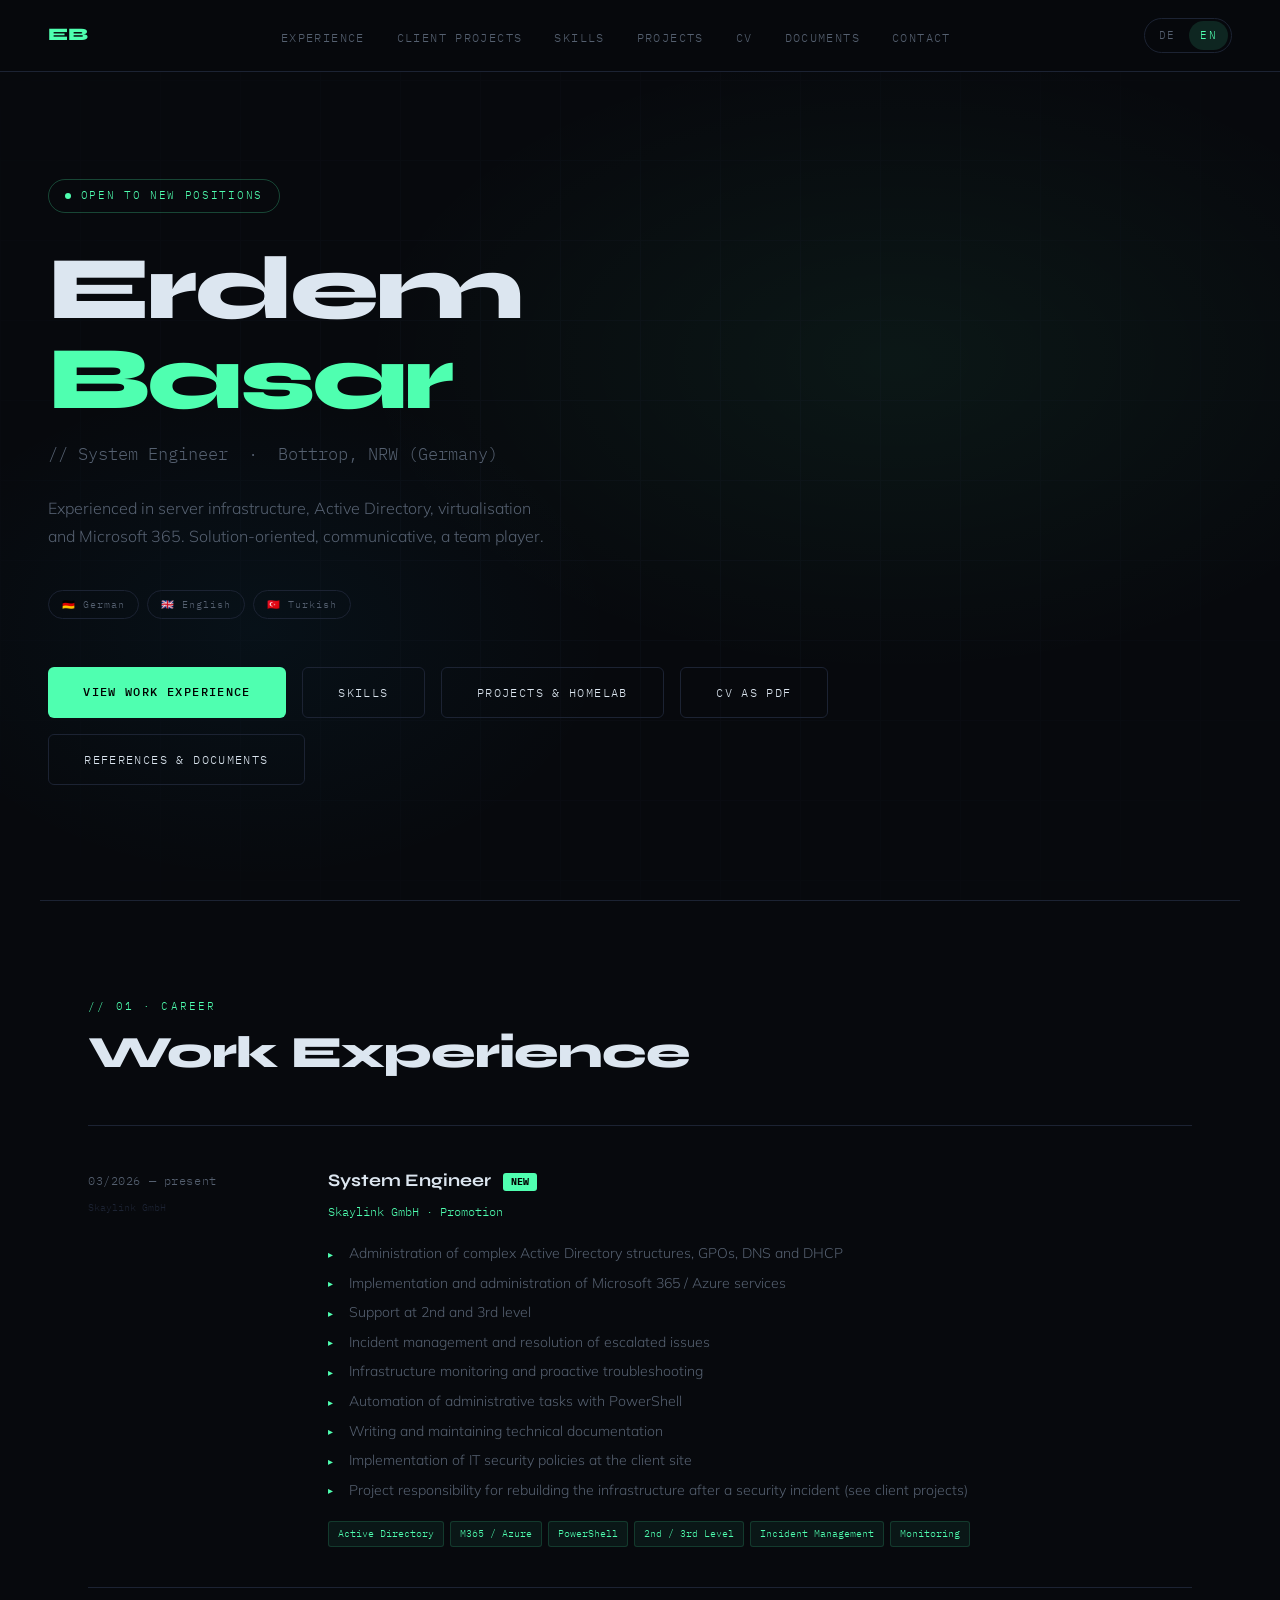
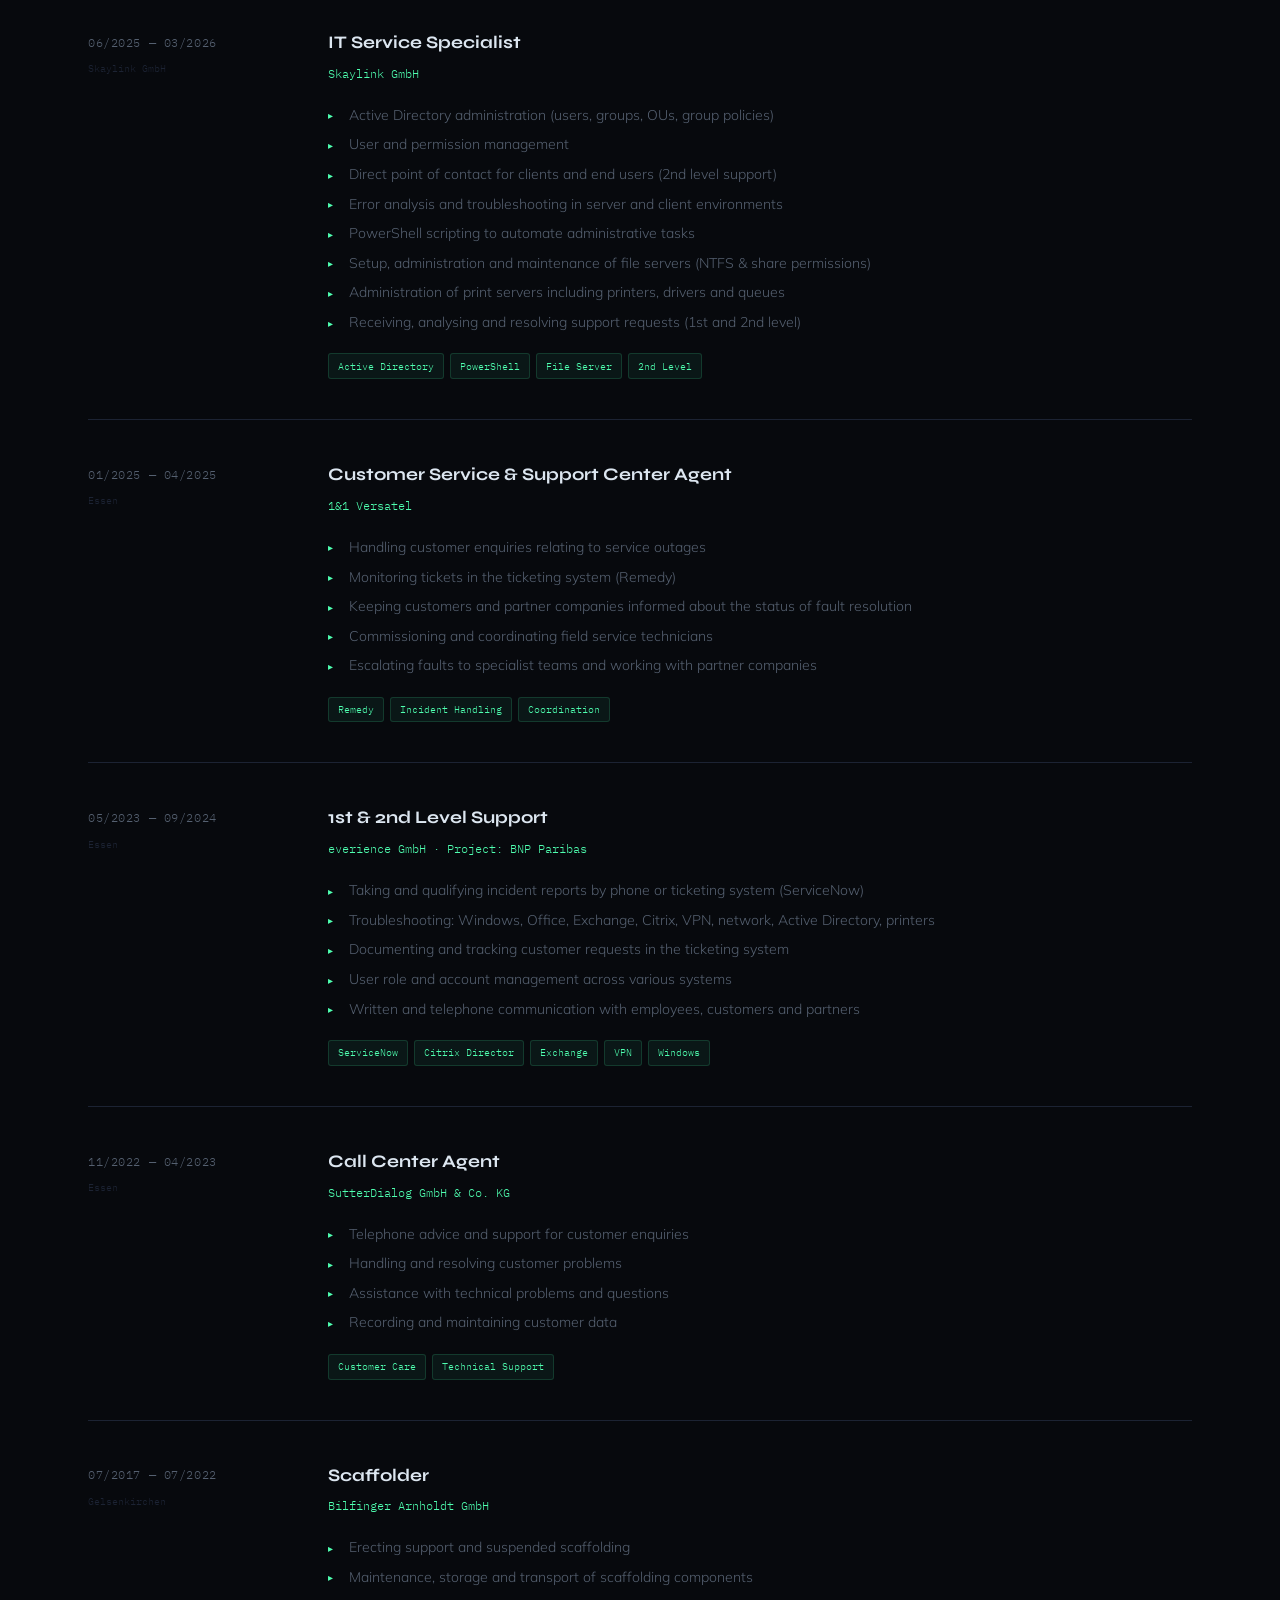
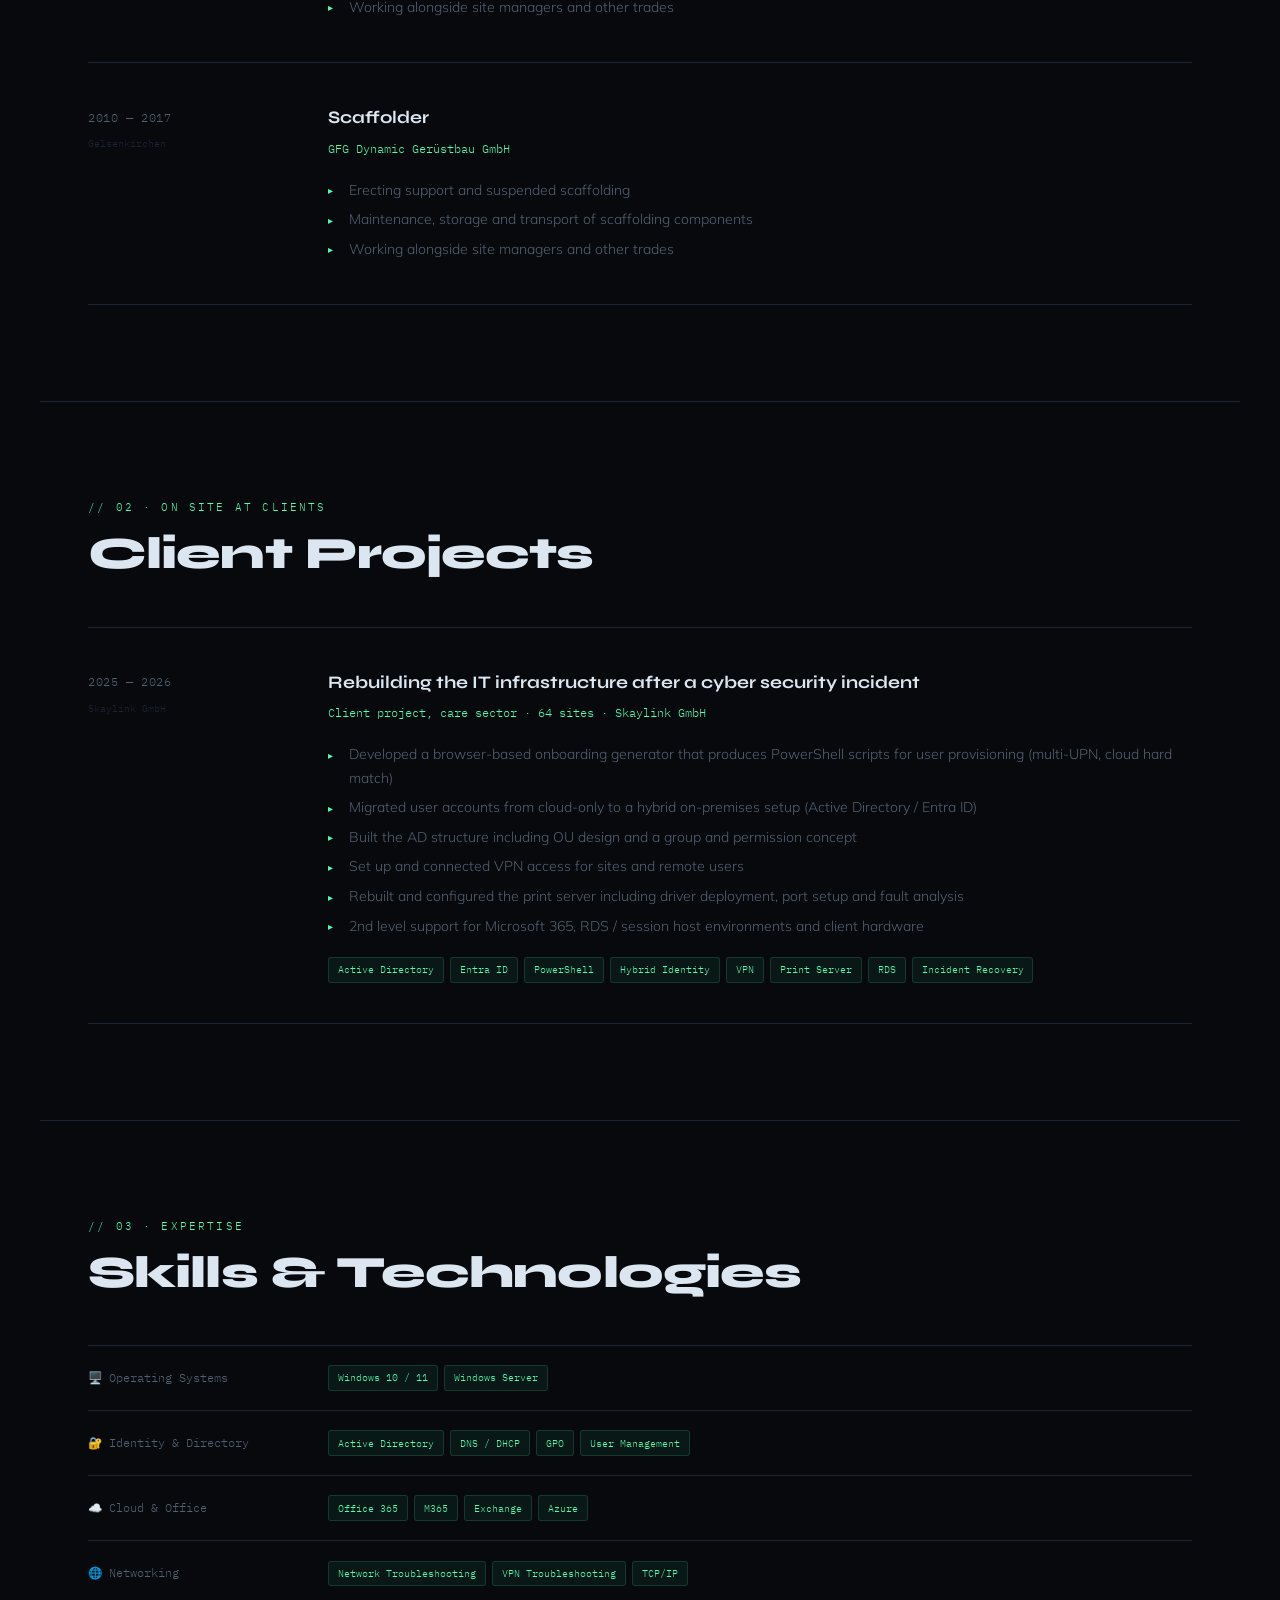
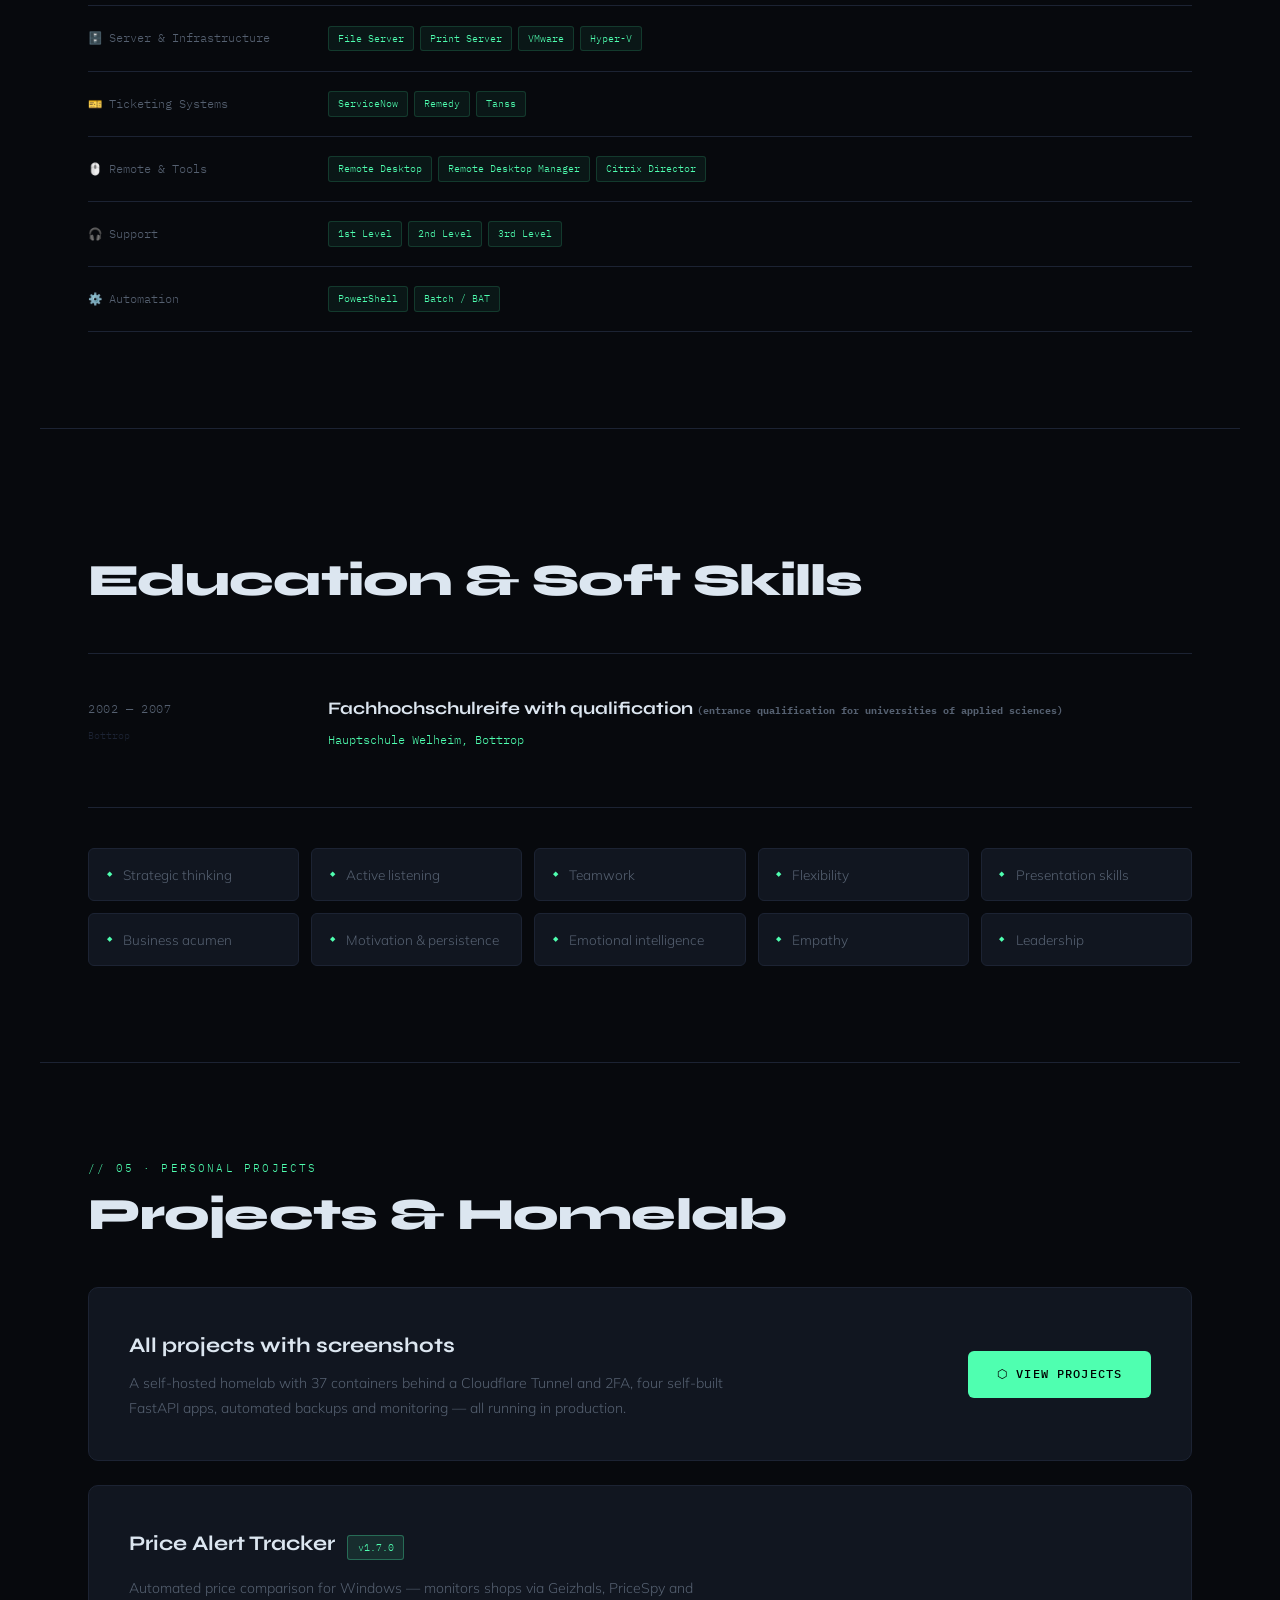
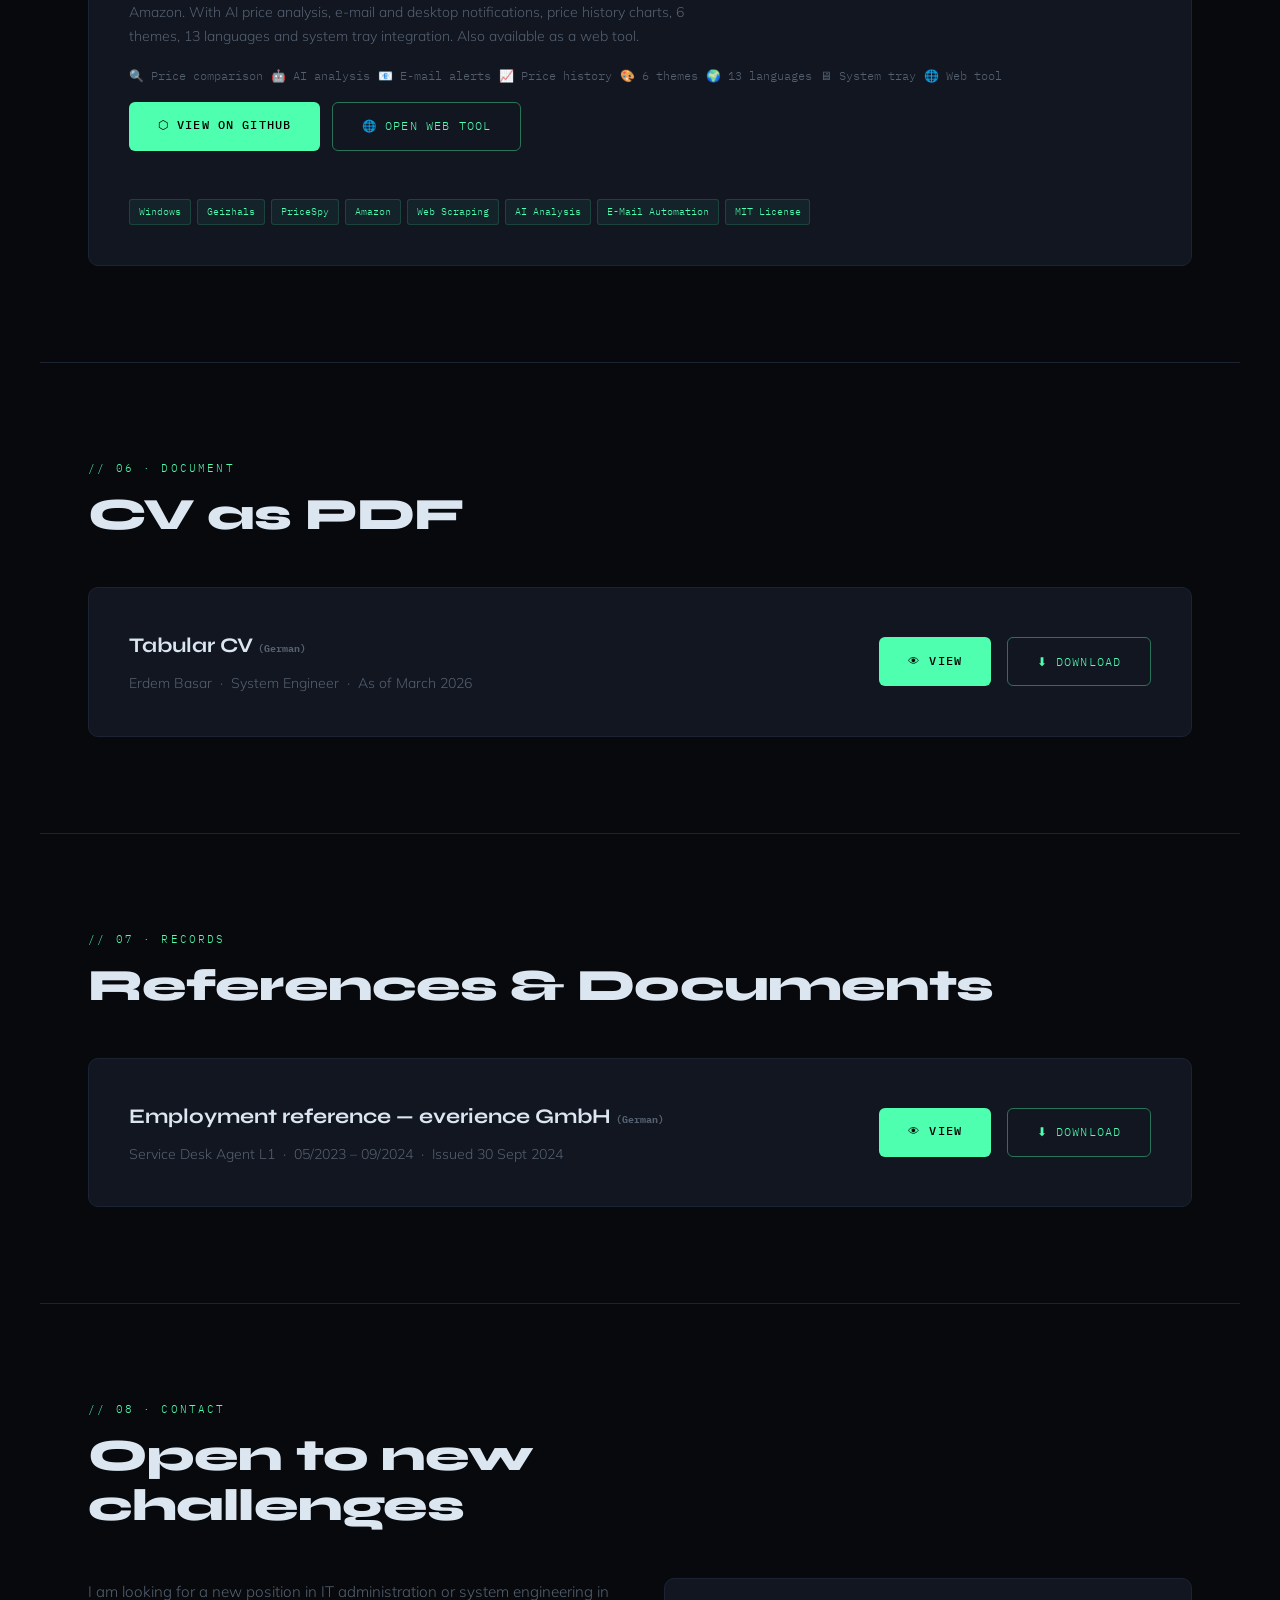
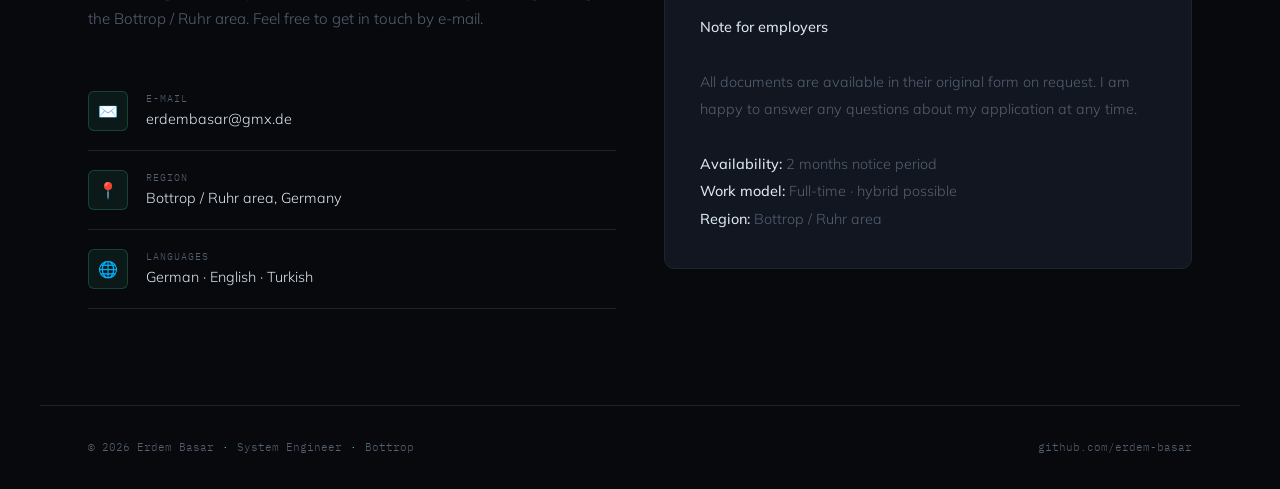
==== en/index.html @ b36b73ce "Englische Version des Lebenslaufs mit Sprachumschalter - Neue Seiten /en/ und /en/projects/ als voll" ====
<!DOCTYPE html>
<html lang="en">
<head>
  <meta charset="UTF-8">
  <meta name="viewport" content="width=device-width, initial-scale=1.0">
  <title>Erdem Basar — System Engineer | IT Specialist</title>
  <meta name="description" content="Erdem Basar — System Engineer with experience in IT infrastructure, networking and systems administration. CV and portfolio.">
  <meta name="keywords" content="Erdem Basar, System Engineer, IT Specialist, System Administrator, Networking, CV, Resume">
  <meta name="author" content="Erdem Basar">
  <meta name="robots" content="index, follow">
  <link rel="canonical" href="https://erdembasar.de/en/">
  <link rel="alternate" hreflang="de" href="https://erdembasar.de/">
  <link rel="alternate" hreflang="en" href="https://erdembasar.de/en/">
  <link rel="alternate" hreflang="x-default" href="https://erdembasar.de/">
  <meta property="og:type" content="website">
  <meta property="og:title" content="Erdem Basar — System Engineer">
  <meta property="og:description" content="System Engineer with experience in IT infrastructure, networking and systems administration.">
  <meta property="og:url" content="https://erdembasar.de/en/">
  <meta property="og:locale" content="en_GB">
  <meta property="og:locale:alternate" content="de_DE">
  <meta name="twitter:card" content="summary">
  <meta name="twitter:title" content="Erdem Basar — System Engineer">
  <meta name="twitter:description" content="System Engineer with experience in IT infrastructure, networking and systems administration.">
  <script type="application/ld+json">
  {
    "@context": "https://schema.org",
    "@type": "Person",
    "name": "Erdem Basar",
    "jobTitle": "System Engineer",
    "url": "https://erdembasar.de",
    "sameAs": ["https://github.com/erdem-basar"]
  }
  </script>
  <link rel="icon" type="image/svg+xml" href="/favicon.svg">
  <link href="https://fonts.googleapis.com/css2?family=Syne:wght@400;600;700;800&family=IBM+Plex+Mono:wght@400;500&family=Mulish:wght@300;400;500&display=swap" rel="stylesheet">
  <style>
    *, *::before, *::after { box-sizing: border-box; margin: 0; padding: 0; }
    :root {
      --bg: #07090d; --surface: #0d1117; --card: #111620;
      --border: #1c2333; --accent: #4fffb0; --text: #dce6f0;
      --muted: #556070; --syne: 'Syne', sans-serif;
      --mono: 'IBM Plex Mono', monospace; --body: 'Mulish', sans-serif;
    }
    html { scroll-behavior: smooth; }
    body { background: var(--bg); color: var(--text); font-family: var(--body); font-weight: 300; line-height: 1.75; overflow-x: hidden; }

    nav { position: fixed; top: 0; left: 0; right: 0; z-index: 99; display: flex; align-items: center; justify-content: space-between; padding: 1.1rem 3rem; background: rgba(7,9,13,.94); backdrop-filter: blur(20px); border-bottom: 1px solid var(--border); }
    .logo { font-family: var(--syne); font-weight: 800; font-size: 1.1rem; color: var(--accent); text-decoration: none; }
    .nav-links { display: flex; gap: 2rem; list-style: none; }
    .nav-links a { font-family: var(--mono); font-size: .72rem; letter-spacing: .12em; text-transform: uppercase; color: var(--muted); text-decoration: none; transition: color .2s; }
    .nav-links a { position: relative; }
    .nav-links a::after { content: ''; position: absolute; bottom: -4px; left: 0; width: 0; height: 1px; background: var(--accent); transition: width .3s ease; }
    .nav-links a:hover { color: var(--accent); }
    .nav-links a:hover::after { width: 100%; }

    .hero { min-height: 100vh; display: flex; align-items: center; padding: 9rem 3rem 5rem; position: relative; overflow: hidden; }
    .hero-bg { position: absolute; inset: 0; z-index: 0; background: radial-gradient(ellipse 60% 50% at 70% 40%, rgba(78,255,176,.06) 0%, transparent 70%), radial-gradient(ellipse 40% 40% at 20% 70%, rgba(14,165,233,.05) 0%, transparent 70%); }
    .hero-lines { position: absolute; inset: 0; z-index: 0; background-image: linear-gradient(var(--border) 1px, transparent 1px), linear-gradient(90deg, var(--border) 1px, transparent 1px); background-size: 80px 80px; mask-image: radial-gradient(ellipse 70% 70% at 50% 50%, black 20%, transparent 100%); opacity: .2; }
    .hero-content { position: relative; z-index: 1; max-width: 820px; }
    .hero-badge { display: inline-flex; align-items: center; gap: .6rem; font-family: var(--mono); font-size: .7rem; letter-spacing: .15em; text-transform: uppercase; color: var(--accent); border: 1px solid rgba(78,255,176,.25); padding: .4rem 1rem; border-radius: 100px; margin-bottom: 2rem; animation: up .7s ease both; }
    .pulse { width: 6px; height: 6px; border-radius: 50%; background: var(--accent); animation: blink 2s infinite; }
    @keyframes blink { 0%,100%{opacity:1;} 50%{opacity:.3;} }
    .hero h1 { font-family: var(--syne); font-size: clamp(3rem, 7vw, 6rem); font-weight: 800; line-height: 1; letter-spacing: -.03em; margin-bottom: 1rem; animation: up .7s .1s ease both; }
    .hero h1 em { font-style: normal; color: var(--accent); }
    .hero-role { font-family: var(--mono); font-size: clamp(.9rem, 2vw, 1.05rem); color: var(--muted); margin-bottom: 1.5rem; animation: up .7s .2s ease both; }
    .hero-desc { font-size: 1rem; color: var(--muted); max-width: 500px; margin-bottom: 2.5rem; animation: up .7s .3s ease both; }
    .hero-langs { display: flex; gap: .5rem; margin-bottom: 3rem; animation: up .7s .35s ease both; }
    .lang-pill { font-family: var(--mono); font-size: .65rem; letter-spacing: .1em; padding: .3rem .8rem; border-radius: 100px; border: 1px solid var(--border); color: var(--muted); }
    .hero-btns { display: flex; gap: 1rem; flex-wrap: wrap; animation: up .7s .4s ease both; }
    .btn { font-family: var(--mono); font-size: .72rem; letter-spacing: .12em; text-transform: uppercase; padding: .9rem 2.2rem; border-radius: 6px; text-decoration: none; cursor: pointer; transition: all .2s; display: inline-block; }
    .btn-primary { background: var(--accent); color: #000; font-weight: 500; border: none; }
    .btn-primary:hover { background: #fff; box-shadow: 0 0 40px rgba(78,255,176,.3); }
    .btn-ghost { background: transparent; color: var(--text); border: 1px solid var(--border); }
    .btn-ghost:hover { border-color: var(--accent); color: var(--accent); }
    @keyframes up { from { opacity:0; transform:translateY(20px); } to { opacity:1; transform:translateY(0); } }
    @keyframes fadeUp { from { opacity:0; transform:translateY(40px); } to { opacity:1; transform:translateY(0); } }
    @keyframes fadeLeft { from { opacity:0; transform:translateX(-30px); } to { opacity:1; transform:translateX(0); } }
    @keyframes fadeRight { from { opacity:0; transform:translateX(30px); } to { opacity:1; transform:translateX(0); } }
    @keyframes scaleIn { from { opacity:0; transform:scale(.92); } to { opacity:1; transform:scale(1); } }
    @keyframes glow { 0%,100%{ box-shadow:0 0 20px rgba(78,255,176,.05); } 50%{ box-shadow:0 0 40px rgba(78,255,176,.12); } }
    @keyframes float { 0%,100%{ transform:translateY(0); } 50%{ transform:translateY(-8px); } }
    @keyframes shimmer { 0%{ background-position:-200% 0; } 100%{ background-position:200% 0; } }

    /* Scroll reveal */
    .reveal { opacity: 0; transform: translateY(40px); transition: opacity .7s ease, transform .7s ease; }
    .reveal.visible { opacity: 1; transform: translateY(0); }
    .reveal-left { opacity: 0; transform: translateX(-30px); transition: opacity .6s ease, transform .6s ease; }
    .reveal-left.visible { opacity: 1; transform: translateX(0); }
    .reveal-right { opacity: 0; transform: translateX(30px); transition: opacity .6s ease, transform .6s ease; }
    .reveal-right.visible { opacity: 1; transform: translateX(0); }
    .reveal-scale { opacity: 0; transform: scale(.92); transition: opacity .6s ease, transform .6s ease; }
    .reveal-scale.visible { opacity: 1; transform: scale(1); }

    .section { padding: 6rem 3rem; max-width: 1200px; margin: 0 auto; }
    .section-label { font-family: var(--mono); font-size: .68rem; letter-spacing: .2em; text-transform: uppercase; color: var(--accent); margin-bottom: .75rem; }
    .section-title { font-family: var(--syne); font-size: clamp(1.8rem, 4vw, 2.8rem); font-weight: 800; line-height: 1.1; margin-bottom: 3rem; letter-spacing: -.02em; }
    .divider { height: 1px; background: var(--border); max-width: 1200px; margin: 0 auto; }

    .timeline { display: flex; flex-direction: column; }
    .tl-item { display: grid; grid-template-columns: 200px 1fr; gap: 2.5rem; padding: 2.5rem 0; border-top: 1px solid var(--border); }
    .tl-item:last-child { border-bottom: 1px solid var(--border); }
    .tl-date { font-family: var(--mono); font-size: .72rem; color: var(--muted); letter-spacing: .05em; padding-top: .3rem; }
    .tl-loc { font-family: var(--mono); font-size: .65rem; color: var(--border); margin-top: .4rem; }
    .tl-role { font-family: var(--syne); font-size: 1.1rem; font-weight: 700; margin-bottom: .25rem; }
    .tl-employer { font-family: var(--mono); font-size: .78rem; color: var(--accent); margin-bottom: 1rem; }
    .tl-list { list-style: none; }
    .tl-list li { font-size: .88rem; color: var(--muted); padding: .2rem 0 .2rem 1.3rem; position: relative; line-height: 1.65; }
    .tl-list li::before { content: '▸'; position: absolute; left: 0; color: var(--accent); font-size: .65rem; top: .42rem; }
    .tl-tags { display: flex; flex-wrap: wrap; gap: .4rem; margin-top: 1rem; }
    .tl-item { transition: transform .3s ease, border-color .3s ease; }
    .tl-item:hover { transform: translateX(6px); border-top-color: rgba(78,255,176,.3); }
    .tl-tag { font-family: var(--mono); font-size: .62rem; padding: .2rem .55rem; border-radius: 3px; background: rgba(78,255,176,.06); border: 1px solid rgba(78,255,176,.15); color: var(--accent); transition: all .25s ease; }
    .tl-tag:hover { background: rgba(78,255,176,.15); border-color: var(--accent); transform: translateY(-2px); }

    .skill-row { display: grid; grid-template-columns: 200px 1fr; gap: 2.5rem; padding: 1.2rem 0; border-top: 1px solid var(--border); align-items: center; }
    .skill-row:last-child { border-bottom: 1px solid var(--border); }
    .skill-row { transition: transform .3s ease, background .3s ease; }
    .skill-row:hover { transform: translateX(6px); background: rgba(78,255,176,.02); }
    .skill-row-label { font-family: var(--mono); font-size: .72rem; color: var(--muted); display: flex; align-items: center; gap: .5rem; }
    .skill-row-tags { display: flex; flex-wrap: wrap; gap: .4rem; }

    .soft-grid { display: grid; grid-template-columns: repeat(auto-fill, minmax(180px, 1fr)); gap: .75rem; margin-top: 2.5rem; }
    .soft-item { background: var(--card); border: 1px solid var(--border); border-radius: 6px; padding: .85rem 1.1rem; font-size: .85rem; color: var(--muted); display: flex; align-items: center; gap: .7rem; transition: all .2s; }
    .soft-item:hover { border-color: rgba(78,255,176,.3); color: var(--text); }
    .soft-item::before { content: '◆'; font-size: .45rem; color: var(--accent); flex-shrink: 0; }

    .pdf-box { background: var(--card); border: 1px solid var(--border); border-radius: 10px; padding: 2.5rem; display: flex; align-items: center; justify-content: space-between; flex-wrap: wrap; gap: 1.5rem; transition: border-color .3s ease, box-shadow .3s ease, transform .3s ease; }
    .pdf-box:hover { border-color: rgba(78,255,176,.25); box-shadow: 0 8px 30px rgba(78,255,176,.06); transform: translateY(-3px); }
    .pdf-box h3 { font-family: var(--syne); font-weight: 700; font-size: 1.3rem; margin-bottom: .4rem; }
    .pdf-box p { font-size: .88rem; color: var(--muted); }
    .pdf-btns { display: flex; gap: 1rem; flex-wrap: wrap; }
    .pdf-btn-view { font-family: var(--mono); font-size: .72rem; letter-spacing: .1em; text-transform: uppercase; padding: .85rem 1.8rem; background: var(--accent); color: #000; font-weight: 500; border-radius: 6px; text-decoration: none; transition: all .2s; }
    .pdf-btn-view:hover { background: #fff; }
    .pdf-btn-dl { font-family: var(--mono); font-size: .72rem; letter-spacing: .1em; text-transform: uppercase; padding: .85rem 1.8rem; background: transparent; color: var(--accent); border: 1px solid rgba(78,255,176,.4); border-radius: 6px; text-decoration: none; transition: all .2s; }
    .pdf-btn-dl:hover { background: rgba(78,255,176,.08); }

    .contact-wrap { display: grid; grid-template-columns: 1fr 1fr; gap: 3rem; align-items: start; }
    .contact-intro { font-size: .95rem; color: var(--muted); margin-bottom: 2.5rem; line-height: 1.8; }
    .contact-row { display: flex; align-items: center; gap: 1.1rem; padding: 1.1rem 0; border-bottom: 1px solid var(--border); }
    .contact-icon { width: 40px; height: 40px; flex-shrink: 0; background: rgba(78,255,176,.07); border: 1px solid rgba(78,255,176,.18); border-radius: 6px; display: flex; align-items: center; justify-content: center; font-size: 1rem; transition: transform .3s ease, background .3s ease; }
    .contact-row:hover .contact-icon { transform: scale(1.1); background: rgba(78,255,176,.14); }
    .contact-lbl { font-family: var(--mono); font-size: .62rem; color: var(--muted); letter-spacing: .1em; text-transform: uppercase; }
    .contact-val { font-size: .9rem; color: var(--text); }
    .contact-card { background: var(--card); border: 1px solid var(--border); border-radius: 10px; padding: 2.2rem; font-size: .9rem; color: var(--muted); line-height: 1.9; transition: border-color .3s ease, box-shadow .3s ease; animation: glow 4s ease-in-out infinite; }
    .contact-card:hover { border-color: rgba(78,255,176,.25); }
    .contact-card strong { color: var(--text); font-weight: 500; }

    footer { border-top: 1px solid var(--border); padding: 2rem 3rem; display: flex; align-items: center; justify-content: space-between; max-width: 1200px; margin: 0 auto; }
    footer p { font-family: var(--mono); font-size: .68rem; color: var(--muted); }
    .dot { color: var(--accent); margin: 0 .5rem; }

    @media (max-width: 768px) {
      nav { padding: 1rem 1.5rem; } .nav-links { display: none; }
      .hero { padding: 7rem 1.5rem 4rem; }
      .section { padding: 4rem 1.5rem; }
      .tl-item, .skill-row { grid-template-columns: 1fr; gap: .5rem; }
      .contact-wrap { grid-template-columns: 1fr; }
      .pdf-box { flex-direction: column; }
      footer { flex-direction: column; gap: .5rem; text-align: center; padding: 1.5rem; }
    }
    .lang-switch { display: flex; align-items: center; gap: .15rem; border: 1px solid var(--border); border-radius: 100px; padding: .18rem; flex-shrink: 0; }
    .lang-switch a { font-family: var(--mono); font-size: .66rem; letter-spacing: .1em; text-decoration: none; color: var(--muted); padding: .3rem .72rem; border-radius: 100px; transition: color .2s, background .2s; }
    .lang-switch a:hover { color: var(--accent); }
    .lang-switch a[aria-current="true"] { background: rgba(78,255,176,.12); color: var(--accent); }
  </style>
</head>

<body>

<nav>
  <a href="/en/" class="logo">EB</a>
  <ul class="nav-links">
    <li><a href="#experience">Experience</a></li>
    <li><a href="#client-projects">Client Projects</a></li>
    <li><a href="#skills">Skills</a></li>
    <li><a href="/en/projects/">Projects</a></li>
    <li><a href="#cv">CV</a></li>
    <li><a href="#documents">Documents</a></li>
    <li><a href="#contact">Contact</a></li>
  </ul>
  <div class="lang-switch" role="group" aria-label="Sprache / Language">
    <a href="/" hreflang="de" lang="de">DE</a>
    <a href="/en/" hreflang="en" lang="en" aria-current="true">EN</a>
  </div>
</nav>

<section class="hero" style="max-width:100%;">
  <div class="hero-bg"></div>
  <div class="hero-lines"></div>
  <div class="hero-content">
    <div class="hero-badge"><span class="pulse"></span> Open to new positions</div>
    <h1>Erdem<br><em>Basar</em></h1>
    <div class="hero-role">// System Engineer &nbsp;·&nbsp; Bottrop, NRW (Germany)</div>
    <p class="hero-desc">Experienced in server infrastructure, Active Directory, virtualisation and Microsoft 365. Solution-oriented, communicative, a team player.</p>
    <div class="hero-langs">
      <span class="lang-pill">🇩🇪 German</span>
      <span class="lang-pill">🇬🇧 English</span>
      <span class="lang-pill">🇹🇷 Turkish</span>
    </div>
    <div class="hero-btns">
      <a href="#experience" class="btn btn-primary">View work experience</a>
      <a href="#skills" class="btn btn-ghost">Skills</a>
      <a href="/en/projects/" class="btn btn-ghost">Projects &amp; homelab</a>
      <a href="#cv" class="btn btn-ghost">CV as PDF</a>
      <a href="#documents" class="btn btn-ghost">References &amp; documents</a>
    </div>
  </div>
</section>

<div class="divider"></div>

<!-- WORK EXPERIENCE -->
<div class="section" id="experience">
  <div class="section-label reveal">// 01 · Career</div>
  <h2 class="section-title reveal">Work Experience</h2>
  <div class="timeline">

    <div class="tl-item reveal">
      <div><div class="tl-date">03/2026 — present</div><div class="tl-loc">Skaylink GmbH</div></div>
      <div>
        <div class="tl-role">System Engineer <span style="font-family:var(--mono);font-size:.62rem;color:#000;background:var(--accent);padding:.15rem .5rem;border-radius:3px;margin-left:.5rem;vertical-align:middle;">NEW</span></div>
        <div class="tl-employer">Skaylink GmbH · Promotion</div>
        <ul class="tl-list">
          <li>Administration of complex Active Directory structures, GPOs, DNS and DHCP</li>
          <li>Implementation and administration of Microsoft 365 / Azure services</li>
          <li>Support at 2nd and 3rd level</li>
          <li>Incident management and resolution of escalated issues</li>
          <li>Infrastructure monitoring and proactive troubleshooting</li>
          <li>Automation of administrative tasks with PowerShell</li>
          <li>Writing and maintaining technical documentation</li>
          <li>Implementation of IT security policies at the client site</li>
          <li>Project responsibility for rebuilding the infrastructure after a security incident (see client projects)</li>
        </ul>
        <div class="tl-tags"><span class="tl-tag">Active Directory</span><span class="tl-tag">M365 / Azure</span><span class="tl-tag">PowerShell</span><span class="tl-tag">2nd / 3rd Level</span><span class="tl-tag">Incident Management</span><span class="tl-tag">Monitoring</span></div>
      </div>
    </div>

    <div class="tl-item reveal">
      <div><div class="tl-date">06/2025 — 03/2026</div><div class="tl-loc">Skaylink GmbH</div></div>
      <div>
        <div class="tl-role">IT Service Specialist</div>
        <div class="tl-employer">Skaylink GmbH</div>
        <ul class="tl-list">
          <li>Active Directory administration (users, groups, OUs, group policies)</li>
          <li>User and permission management</li>
          <li>Direct point of contact for clients and end users (2nd level support)</li>
          <li>Error analysis and troubleshooting in server and client environments</li>
          <li>PowerShell scripting to automate administrative tasks</li>
          <li>Setup, administration and maintenance of file servers (NTFS &amp; share permissions)</li>
          <li>Administration of print servers including printers, drivers and queues</li>
          <li>Receiving, analysing and resolving support requests (1st and 2nd level)</li>
        </ul>
        <div class="tl-tags"><span class="tl-tag">Active Directory</span><span class="tl-tag">PowerShell</span><span class="tl-tag">File Server</span><span class="tl-tag">2nd Level</span></div>
      </div>
    </div>

    <div class="tl-item reveal">
      <div><div class="tl-date">01/2025 — 04/2025</div><div class="tl-loc">Essen</div></div>
      <div>
        <div class="tl-role">Customer Service &amp; Support Center Agent</div>
        <div class="tl-employer">1&amp;1 Versatel</div>
        <ul class="tl-list">
          <li>Handling customer enquiries relating to service outages</li>
          <li>Monitoring tickets in the ticketing system (Remedy)</li>
          <li>Keeping customers and partner companies informed about the status of fault resolution</li>
          <li>Commissioning and coordinating field service technicians</li>
          <li>Escalating faults to specialist teams and working with partner companies</li>
        </ul>
        <div class="tl-tags"><span class="tl-tag">Remedy</span><span class="tl-tag">Incident Handling</span><span class="tl-tag">Coordination</span></div>
      </div>
    </div>

    <div class="tl-item reveal">
      <div><div class="tl-date">05/2023 — 09/2024</div><div class="tl-loc">Essen</div></div>
      <div>
        <div class="tl-role">1st &amp; 2nd Level Support</div>
        <div class="tl-employer">everience GmbH · Project: BNP Paribas</div>
        <ul class="tl-list">
          <li>Taking and qualifying incident reports by phone or ticketing system (ServiceNow)</li>
          <li>Troubleshooting: Windows, Office, Exchange, Citrix, VPN, network, Active Directory, printers</li>
          <li>Documenting and tracking customer requests in the ticketing system</li>
          <li>User role and account management across various systems</li>
          <li>Written and telephone communication with employees, customers and partners</li>
        </ul>
        <div class="tl-tags"><span class="tl-tag">ServiceNow</span><span class="tl-tag">Citrix Director</span><span class="tl-tag">Exchange</span><span class="tl-tag">VPN</span><span class="tl-tag">Windows</span></div>
      </div>
    </div>

    <div class="tl-item reveal">
      <div><div class="tl-date">11/2022 — 04/2023</div><div class="tl-loc">Essen</div></div>
      <div>
        <div class="tl-role">Call Center Agent</div>
        <div class="tl-employer">SutterDialog GmbH &amp; Co. KG</div>
        <ul class="tl-list">
          <li>Telephone advice and support for customer enquiries</li>
          <li>Handling and resolving customer problems</li>
          <li>Assistance with technical problems and questions</li>
          <li>Recording and maintaining customer data</li>
        </ul>
        <div class="tl-tags"><span class="tl-tag">Customer Care</span><span class="tl-tag">Technical Support</span></div>
      </div>
    </div>

    <div class="tl-item reveal">
      <div><div class="tl-date">07/2017 — 07/2022</div><div class="tl-loc">Gelsenkirchen</div></div>
      <div>
        <div class="tl-role">Scaffolder</div>
        <div class="tl-employer">Bilfinger Arnholdt GmbH</div>
        <ul class="tl-list">
          <li>Erecting support and suspended scaffolding</li>
          <li>Maintenance, storage and transport of scaffolding components</li>
          <li>Working alongside site managers and other trades</li>
        </ul>
      </div>
    </div>

    <div class="tl-item reveal">
      <div><div class="tl-date">2010 — 2017</div><div class="tl-loc">Gelsenkirchen</div></div>
      <div>
        <div class="tl-role">Scaffolder</div>
        <div class="tl-employer">GFG Dynamic Gerüstbau GmbH</div>
        <ul class="tl-list">
          <li>Erecting support and suspended scaffolding</li>
          <li>Maintenance, storage and transport of scaffolding components</li>
          <li>Working alongside site managers and other trades</li>
        </ul>
      </div>
    </div>

  </div>
</div>

<div class="divider"></div>

<!-- CLIENT PROJECTS -->
<div class="section" id="client-projects">
  <div class="section-label reveal">// 02 · On site at clients</div>
  <h2 class="section-title reveal">Client Projects</h2>
  <div class="timeline">

    <div class="tl-item reveal">
      <div><div class="tl-date">2025 — 2026</div><div class="tl-loc">Skaylink GmbH</div></div>
      <div>
        <div class="tl-role">Rebuilding the IT infrastructure after a cyber security incident</div>
        <div class="tl-employer">Client project, care sector · 64 sites · Skaylink GmbH</div>
        <ul class="tl-list">
          <li>Developed a browser-based onboarding generator that produces PowerShell scripts for user provisioning (multi-UPN, cloud hard match)</li>
          <li>Migrated user accounts from cloud-only to a hybrid on-premises setup (Active Directory / Entra ID)</li>
          <li>Built the AD structure including OU design and a group and permission concept</li>
          <li>Set up and connected VPN access for sites and remote users</li>
          <li>Rebuilt and configured the print server including driver deployment, port setup and fault analysis</li>
          <li>2nd level support for Microsoft 365, RDS / session host environments and client hardware</li>
        </ul>
        <div class="tl-tags"><span class="tl-tag">Active Directory</span><span class="tl-tag">Entra ID</span><span class="tl-tag">PowerShell</span><span class="tl-tag">Hybrid Identity</span><span class="tl-tag">VPN</span><span class="tl-tag">Print Server</span><span class="tl-tag">RDS</span><span class="tl-tag">Incident Recovery</span></div>
      </div>
    </div>

  </div>
</div>

<div class="divider"></div>

<!-- SKILLS -->
<div class="section" id="skills">
  <div class="section-label reveal">// 03 · Expertise</div>
  <h2 class="section-title reveal">Skills &amp; Technologies</h2>
  <div class="timeline">

    <div class="skill-row reveal">
      <div class="skill-row-label">🖥️ Operating Systems</div>
      <div class="skill-row-tags"><span class="tl-tag">Windows 10 / 11</span><span class="tl-tag">Windows Server</span></div>
    </div>

    <div class="skill-row reveal">
      <div class="skill-row-label">🔐 Identity &amp; Directory</div>
      <div class="skill-row-tags"><span class="tl-tag">Active Directory</span><span class="tl-tag">DNS / DHCP</span><span class="tl-tag">GPO</span><span class="tl-tag">User Management</span></div>
    </div>

    <div class="skill-row reveal">
      <div class="skill-row-label">☁️ Cloud &amp; Office</div>
      <div class="skill-row-tags"><span class="tl-tag">Office 365</span><span class="tl-tag">M365</span><span class="tl-tag">Exchange</span><span class="tl-tag">Azure</span></div>
    </div>

    <div class="skill-row reveal">
      <div class="skill-row-label">🌐 Networking</div>
      <div class="skill-row-tags"><span class="tl-tag">Network Troubleshooting</span><span class="tl-tag">VPN Troubleshooting</span><span class="tl-tag">TCP/IP</span></div>
    </div>

    <div class="skill-row reveal">
      <div class="skill-row-label">🗄️ Server &amp; Infrastructure</div>
      <div class="skill-row-tags"><span class="tl-tag">File Server</span><span class="tl-tag">Print Server</span><span class="tl-tag">VMware</span><span class="tl-tag">Hyper-V</span></div>
    </div>

    <div class="skill-row reveal">
      <div class="skill-row-label">🎫 Ticketing Systems</div>
      <div class="skill-row-tags"><span class="tl-tag">ServiceNow</span><span class="tl-tag">Remedy</span><span class="tl-tag">Tanss</span></div>
    </div>

    <div class="skill-row reveal">
      <div class="skill-row-label">🖱️ Remote &amp; Tools</div>
      <div class="skill-row-tags"><span class="tl-tag">Remote Desktop</span><span class="tl-tag">Remote Desktop Manager</span><span class="tl-tag">Citrix Director</span></div>
    </div>

    <div class="skill-row reveal">
      <div class="skill-row-label">🎧 Support</div>
      <div class="skill-row-tags"><span class="tl-tag">1st Level</span><span class="tl-tag">2nd Level</span><span class="tl-tag">3rd Level</span></div>
    </div>

    <div class="skill-row reveal">
      <div class="skill-row-label">⚙️ Automation</div>
      <div class="skill-row-tags"><span class="tl-tag">PowerShell</span><span class="tl-tag">Batch / BAT</span></div>
    </div>

  </div>
</div>

<div class="divider"></div>

<!-- EDUCATION & SOFT SKILLS -->
<div class="section">
  <div class="section-label reveal">// 04 · Education &amp; strengths</div>
  <h2 class="section-title reveal">Education &amp; Soft Skills</h2>
  <div class="tl-item" style="border-top:1px solid var(--border);border-bottom:1px solid var(--border);">
    <div><div class="tl-date">2002 — 2007</div><div class="tl-loc">Bottrop</div></div>
    <div>
      <div class="tl-role">Fachhochschulreife with qualification <span style="font-family:var(--mono);font-size:.62rem;color:var(--muted);">(entrance qualification for universities of applied sciences)</span></div>
      <div class="tl-employer">Hauptschule Welheim, Bottrop</div>
    </div>
  </div>
  <div class="soft-grid">
    <div class="soft-item reveal">Strategic thinking</div>
    <div class="soft-item reveal">Active listening</div>
    <div class="soft-item reveal">Teamwork</div>
    <div class="soft-item reveal">Flexibility</div>
    <div class="soft-item reveal">Presentation skills</div>
    <div class="soft-item reveal">Business acumen</div>
    <div class="soft-item reveal">Motivation &amp; persistence</div>
    <div class="soft-item reveal">Emotional intelligence</div>
    <div class="soft-item reveal">Empathy</div>
    <div class="soft-item reveal">Leadership</div>
  </div>
</div>

<div class="divider"></div>

<!-- PROJECTS -->
<div class="section" id="projects">
  <div class="section-label reveal">// 05 · Personal projects</div>
  <h2 class="section-title reveal">Projects &amp; Homelab</h2>
  <div class="pdf-box reveal-scale" style="margin-bottom:1.5rem;">
    <div>
      <h3>All projects with screenshots</h3>
      <p style="max-width:600px;">A self-hosted homelab with 37 containers behind a Cloudflare Tunnel and 2FA, four self-built FastAPI apps, automated backups and monitoring — all running in production.</p>
    </div>
    <div class="pdf-btns">
      <a href="/en/projects/" class="pdf-btn-view">⬡ View projects</a>
    </div>
  </div>
  <div class="pdf-box reveal-scale" style="flex-direction:column; align-items:flex-start; gap:2rem;">
    <div style="display:flex; justify-content:space-between; align-items:flex-start; width:100%; flex-wrap:wrap; gap:1rem;">
      <div>
        <div style="display:flex; align-items:center; gap:.75rem; margin-bottom:.5rem;">
          <h3 style="font-family:var(--syne); font-size:1.3rem; font-weight:700;">Price Alert Tracker</h3>
          <span style="font-family:var(--mono); font-size:.62rem; background:rgba(78,255,176,.1); border:1px solid rgba(78,255,176,.3); color:var(--accent); padding:.2rem .6rem; border-radius:3px;">v1.7.0</span>
        </div>
        <p style="font-size:.88rem; color:var(--muted); max-width:600px; line-height:1.7; margin-bottom:1rem;">Automated price comparison for Windows — monitors shops via Geizhals, PriceSpy and Amazon. With AI price analysis, e-mail and desktop notifications, price history charts, 6 themes, 13 languages and system tray integration. Also available as a web tool.</p>
        <div style="display:flex; flex-wrap:wrap; gap:.5rem; font-size:.75rem; color:var(--muted); font-family:var(--mono);">
          <span>🔍 Price comparison</span>
          <span>🤖 AI analysis</span>
          <span>📧 E-mail alerts</span>
          <span>📈 Price history</span>
          <span>🎨 6 themes</span>
          <span>🌍 13 languages</span>
          <span>🖥 System tray</span>
          <span>🌐 Web tool</span>
        </div>
      </div>
      <div style="display:flex; gap:.75rem; flex-wrap:wrap;">
        <a href="https://github.com/erdem-basar/price-alert-tracker" target="_blank" class="pdf-btn-view" style="white-space:nowrap;">⬡ View on GitHub</a>
        <a href="https://preisalarm.erdembasar.de" target="_blank" class="pdf-btn-dl" style="white-space:nowrap;">🌐 Open web tool</a>
      </div>
    </div>
    <div class="tl-tags">
      <span class="tl-tag">Windows</span>
      <span class="tl-tag">Geizhals</span>
      <span class="tl-tag">PriceSpy</span>
      <span class="tl-tag">Amazon</span>
      <span class="tl-tag">Web Scraping</span>
      <span class="tl-tag">AI Analysis</span>
      <span class="tl-tag">E-Mail Automation</span>
      <span class="tl-tag">MIT License</span>
    </div>
  </div>
</div>

<div class="divider"></div>

<!-- CV -->
<div class="section" id="cv">
  <div class="section-label reveal">// 06 · Document</div>
  <h2 class="section-title reveal">CV as PDF</h2>
  <div class="pdf-box reveal-scale" style="flex-direction:column;align-items:stretch;">
    <div style="display:flex;align-items:center;justify-content:space-between;flex-wrap:wrap;gap:1rem;">
      <div>
        <h3>Tabular CV <span style="font-family:var(--mono);font-size:.62rem;color:var(--muted);">(German)</span></h3>
        <p>Erdem Basar &nbsp;·&nbsp; System Engineer &nbsp;·&nbsp; As of March 2026</p>
      </div>
      <div class="pdf-btns">
        <a href="javascript:void(0)" class="pdf-btn-view" onclick="togglePdf('pdf-cv',this)">👁 View</a>
        <a href="/Lebenslauf.pdf" download class="pdf-btn-dl">⬇ Download</a>
      </div>
    </div>
    <div id="pdf-cv" class="pdf-embed" style="display:none;margin-top:1.5rem;">
      <iframe src="/Lebenslauf.pdf" style="width:100%;height:80vh;border:1px solid var(--border);border-radius:8px;background:#111620;"></iframe>
    </div>
  </div>
</div>

<div class="divider"></div>

<!-- DOCUMENTS -->
<div class="section" id="documents">
  <div class="section-label reveal">// 07 · Records</div>
  <h2 class="section-title reveal">References &amp; Documents</h2>
  <div class="pdf-box reveal-scale" style="flex-direction:column;align-items:stretch;">
    <div style="display:flex;align-items:center;justify-content:space-between;flex-wrap:wrap;gap:1rem;">
      <div>
        <h3>Employment reference — everience GmbH <span style="font-family:var(--mono);font-size:.62rem;color:var(--muted);">(German)</span></h3>
        <p>Service Desk Agent L1 &nbsp;·&nbsp; 05/2023 – 09/2024 &nbsp;·&nbsp; Issued 30 Sept 2024</p>
      </div>
      <div class="pdf-btns">
        <a href="javascript:void(0)" class="pdf-btn-view" onclick="togglePdf('pdf-reference',this)">👁 View</a>
        <a href="/Erdem_Basar_Zeugnis.pdf" download class="pdf-btn-dl">⬇ Download</a>
      </div>
    </div>
    <div id="pdf-reference" class="pdf-embed" style="display:none;margin-top:1.5rem;">
      <iframe src="/Erdem_Basar_Zeugnis.pdf" style="width:100%;height:80vh;border:1px solid var(--border);border-radius:8px;background:#111620;"></iframe>
    </div>
  </div>
</div>

<div class="divider"></div>

<!-- CONTACT -->
<div class="section" id="contact">
  <div class="section-label reveal">// 08 · Contact</div>
  <h2 class="section-title reveal">Open to new<br>challenges</h2>
  <div class="contact-wrap reveal">
    <div>
      <p class="contact-intro">I am looking for a new position in IT administration or system engineering in the Bottrop / Ruhr area. Feel free to get in touch by e-mail.</p>
      <div class="contact-row">
        <div class="contact-icon">✉️</div>
        <div>
          <div class="contact-lbl">E-Mail</div>
          <div class="contact-val"><a href="/cdn-cgi/l/email-protection#680d1a0c0d050a091b091a280f0510460c0d" style="color:var(--text);text-decoration:none;transition:color .2s;" onmouseover="this.style.color='var(--accent)'" onmouseout="this.style.color='var(--text)'">erdembasar&#64;gmx.de</a></div>
        </div>
      </div>
      <div class="contact-row">
        <div class="contact-icon">📍</div>
        <div>
          <div class="contact-lbl">Region</div>
          <div class="contact-val">Bottrop / Ruhr area, Germany</div>
        </div>
      </div>
      <div class="contact-row">
        <div class="contact-icon">🌐</div>
        <div>
          <div class="contact-lbl">Languages</div>
          <div class="contact-val">German · English · Turkish</div>
        </div>
      </div>
    </div>
    <div class="contact-card">
      <strong>Note for employers</strong><br><br>
      All documents are available in their original form on request. I am happy to answer any questions about my application at any time.<br><br>
      <strong>Availability:</strong> 2 months notice period<br>
      <strong>Work model:</strong> Full-time · hybrid possible<br>
      <strong>Region:</strong> Bottrop / Ruhr area
    </div>
  </div>
</div>

<footer>
  <p>© 2026 Erdem Basar<span class="dot">·</span>System Engineer<span class="dot">·</span>Bottrop</p>
  <p><a href="https://github.com/erdem-basar" target="_blank" style="color:var(--muted);text-decoration:none;transition:color .2s;">github.com/erdem-basar</a></p>
</footer>

<script>
// Scroll reveal with stagger
(function() {
  var reveals = document.querySelectorAll('.reveal, .reveal-left, .reveal-right, .reveal-scale');
  var observer = new IntersectionObserver(function(entries) {
    entries.forEach(function(entry) {
      if (entry.isIntersecting) {
        // Stagger siblings
        var parent = entry.target.parentElement;
        var siblings = parent.querySelectorAll('.reveal, .reveal-left, .reveal-right, .reveal-scale');
        var idx = Array.from(siblings).indexOf(entry.target);
        var delay = Math.min(idx * 80, 400);
        entry.target.style.transitionDelay = delay + 'ms';
        entry.target.classList.add('visible');
        observer.unobserve(entry.target);
      }
    });
  }, { threshold: 0.1, rootMargin: '0px 0px -40px 0px' });
  reveals.forEach(function(el) { observer.observe(el); });

  // Reliable jump to anchor on direct load with hash (fixes scroll-behavior:smooth landing at top)
  if ('scrollRestoration' in history) history.scrollRestoration = 'manual';
  function jumpToHash() {
    if (!location.hash) return;
    var target = document.getElementById(location.hash.slice(1));
    if (!target) return;
    var html = document.documentElement;
    var prev = html.style.scrollBehavior;
    html.style.scrollBehavior = 'auto';
    requestAnimationFrame(function() {
      requestAnimationFrame(function() {
        target.scrollIntoView();
        html.style.scrollBehavior = prev;
      });
    });
  }
  window.addEventListener('load', jumpToHash);

  // Toggle inline PDF viewer
  window.togglePdf = function(id, btn) {
    var el = document.getElementById(id);
    if (el.style.display === 'none') {
      el.style.display = 'block';
      btn.textContent = '✕ Close';
    } else {
      el.style.display = 'none';
      btn.textContent = '👁 View';
    }
  };

  // Parallax on hero background
  var heroBg = document.querySelector('.hero-bg');
  if (heroBg) {
    window.addEventListener('scroll', function() {
      var y = window.scrollY;
      if (y < 1200) {
        heroBg.style.transform = 'translateY(' + (y * 0.3) + 'px)';
      }
    }, { passive: true });
  }

  // Magnetic effect on hero buttons
  var btns = document.querySelectorAll('.hero-btns .btn');
  btns.forEach(function(btn) {
    btn.addEventListener('mousemove', function(e) {
      var rect = btn.getBoundingClientRect();
      var x = e.clientX - rect.left - rect.width / 2;
      var y = e.clientY - rect.top - rect.height / 2;
      btn.style.transform = 'translate(' + (x * 0.15) + 'px, ' + (y * 0.15) + 'px)';
    });
    btn.addEventListener('mouseleave', function() {
      btn.style.transform = '';
    });
  });

  // Typing cursor on hero role
  var role = document.querySelector('.hero-role');
  if (role) {
    role.style.borderRight = '2px solid var(--accent)';
    role.style.display = 'inline-block';
    role.style.animation = 'up .7s .2s ease both';
    setInterval(function() {
      role.style.borderRightColor = role.style.borderRightColor === 'transparent' ? 'var(--accent)' : 'transparent';
    }, 530);
  }
})();
</script>
</body>
</html>
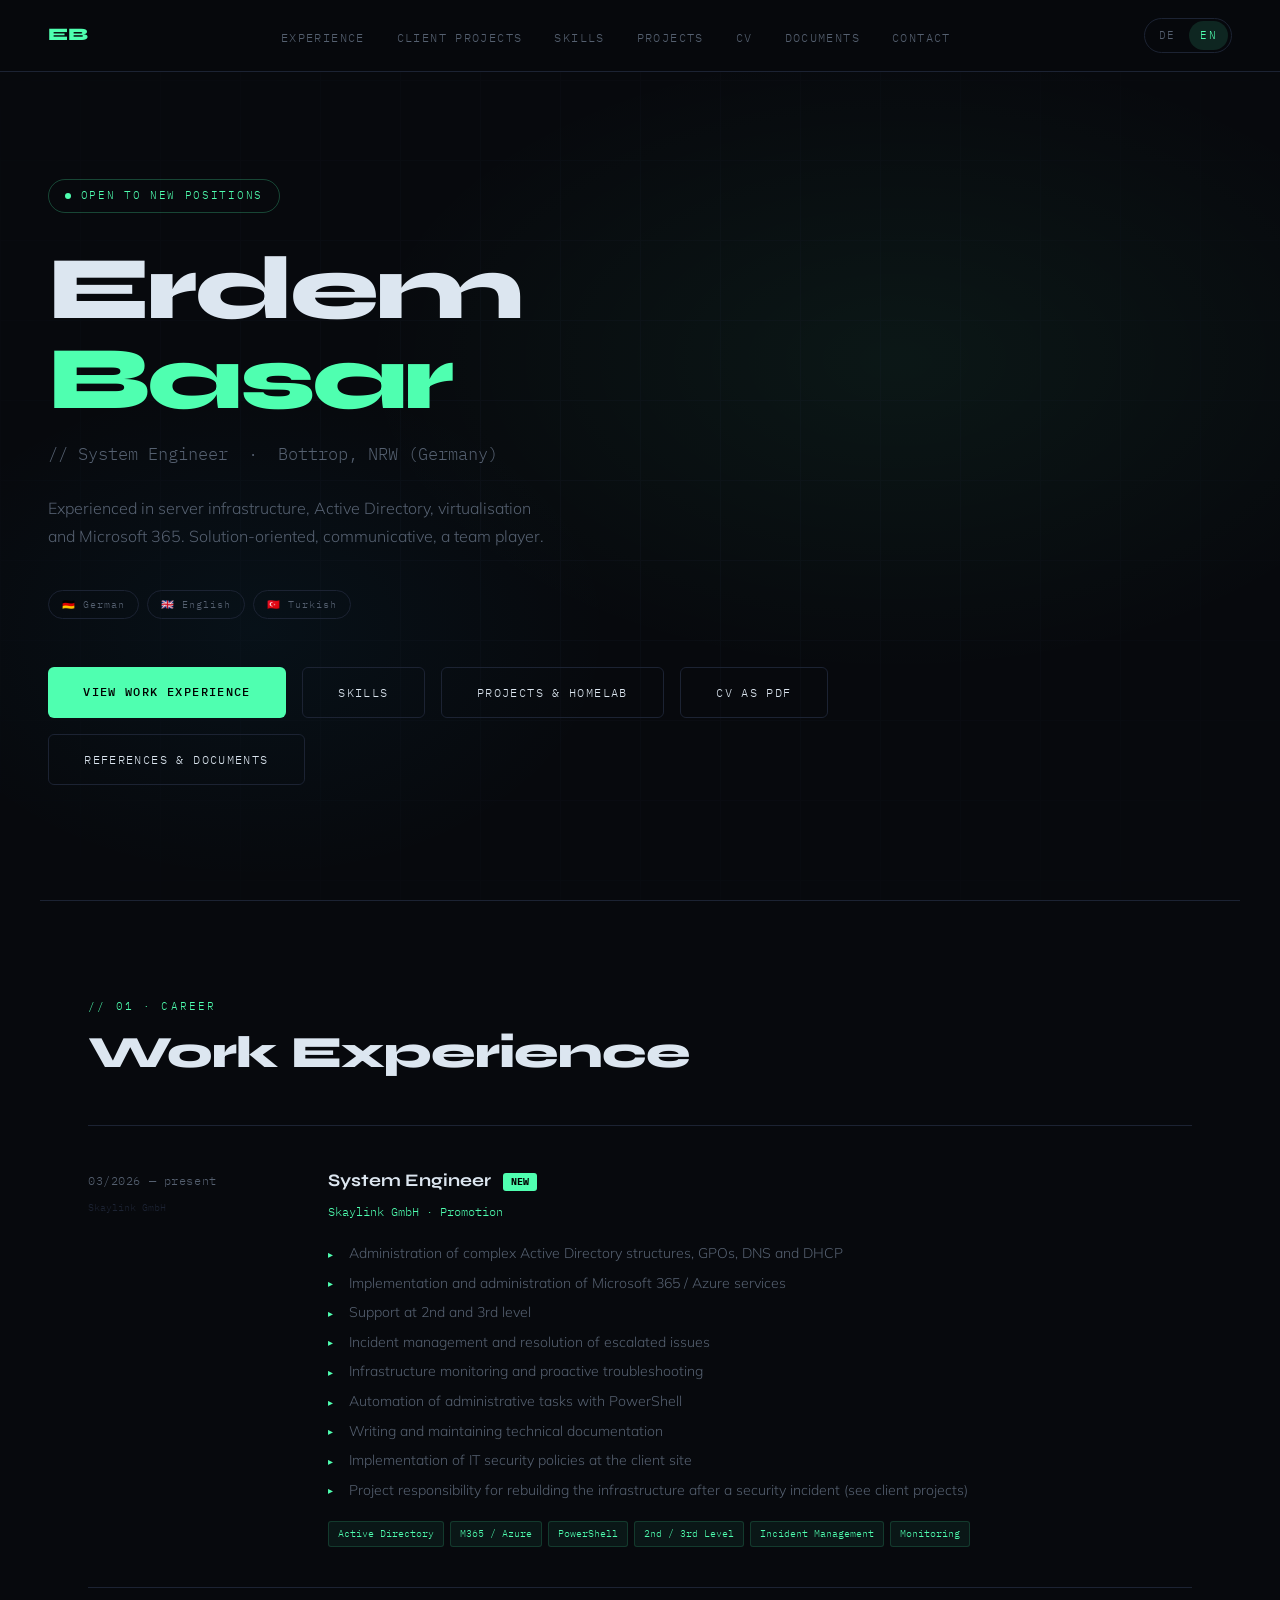
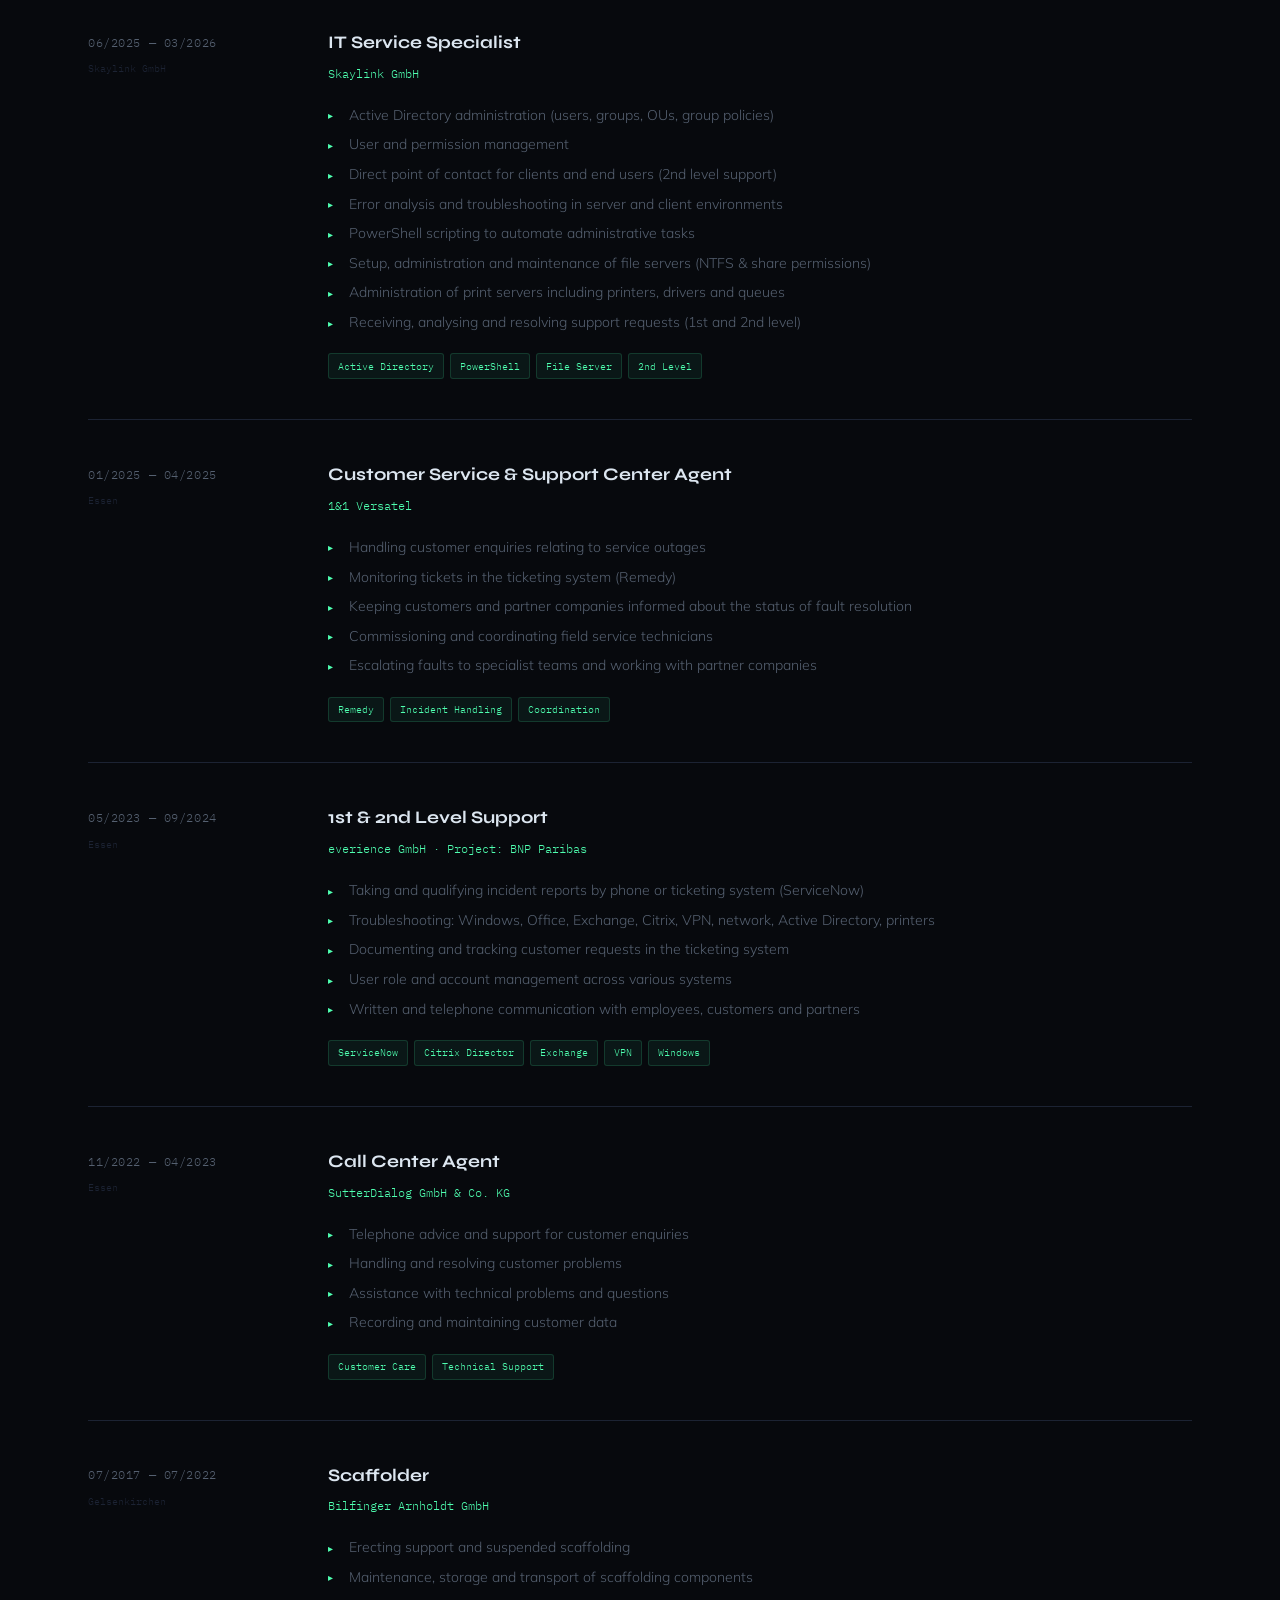
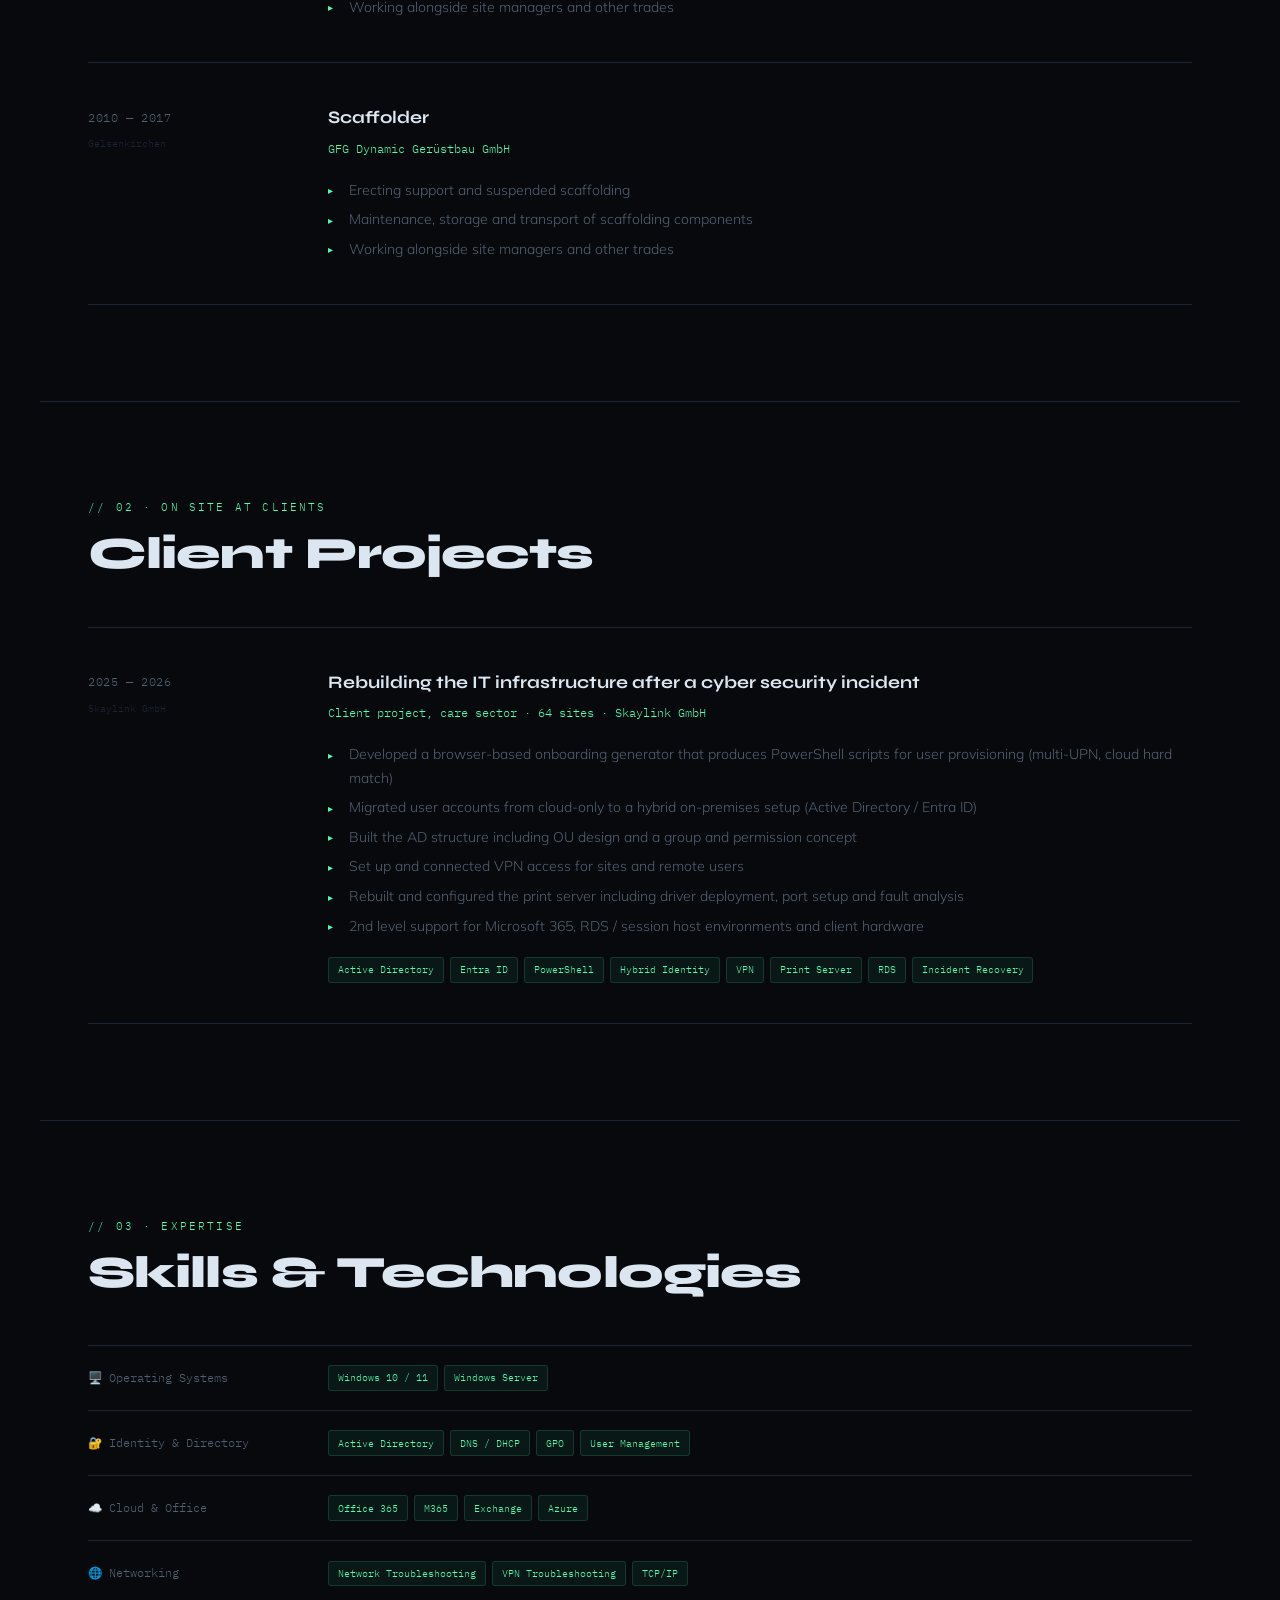
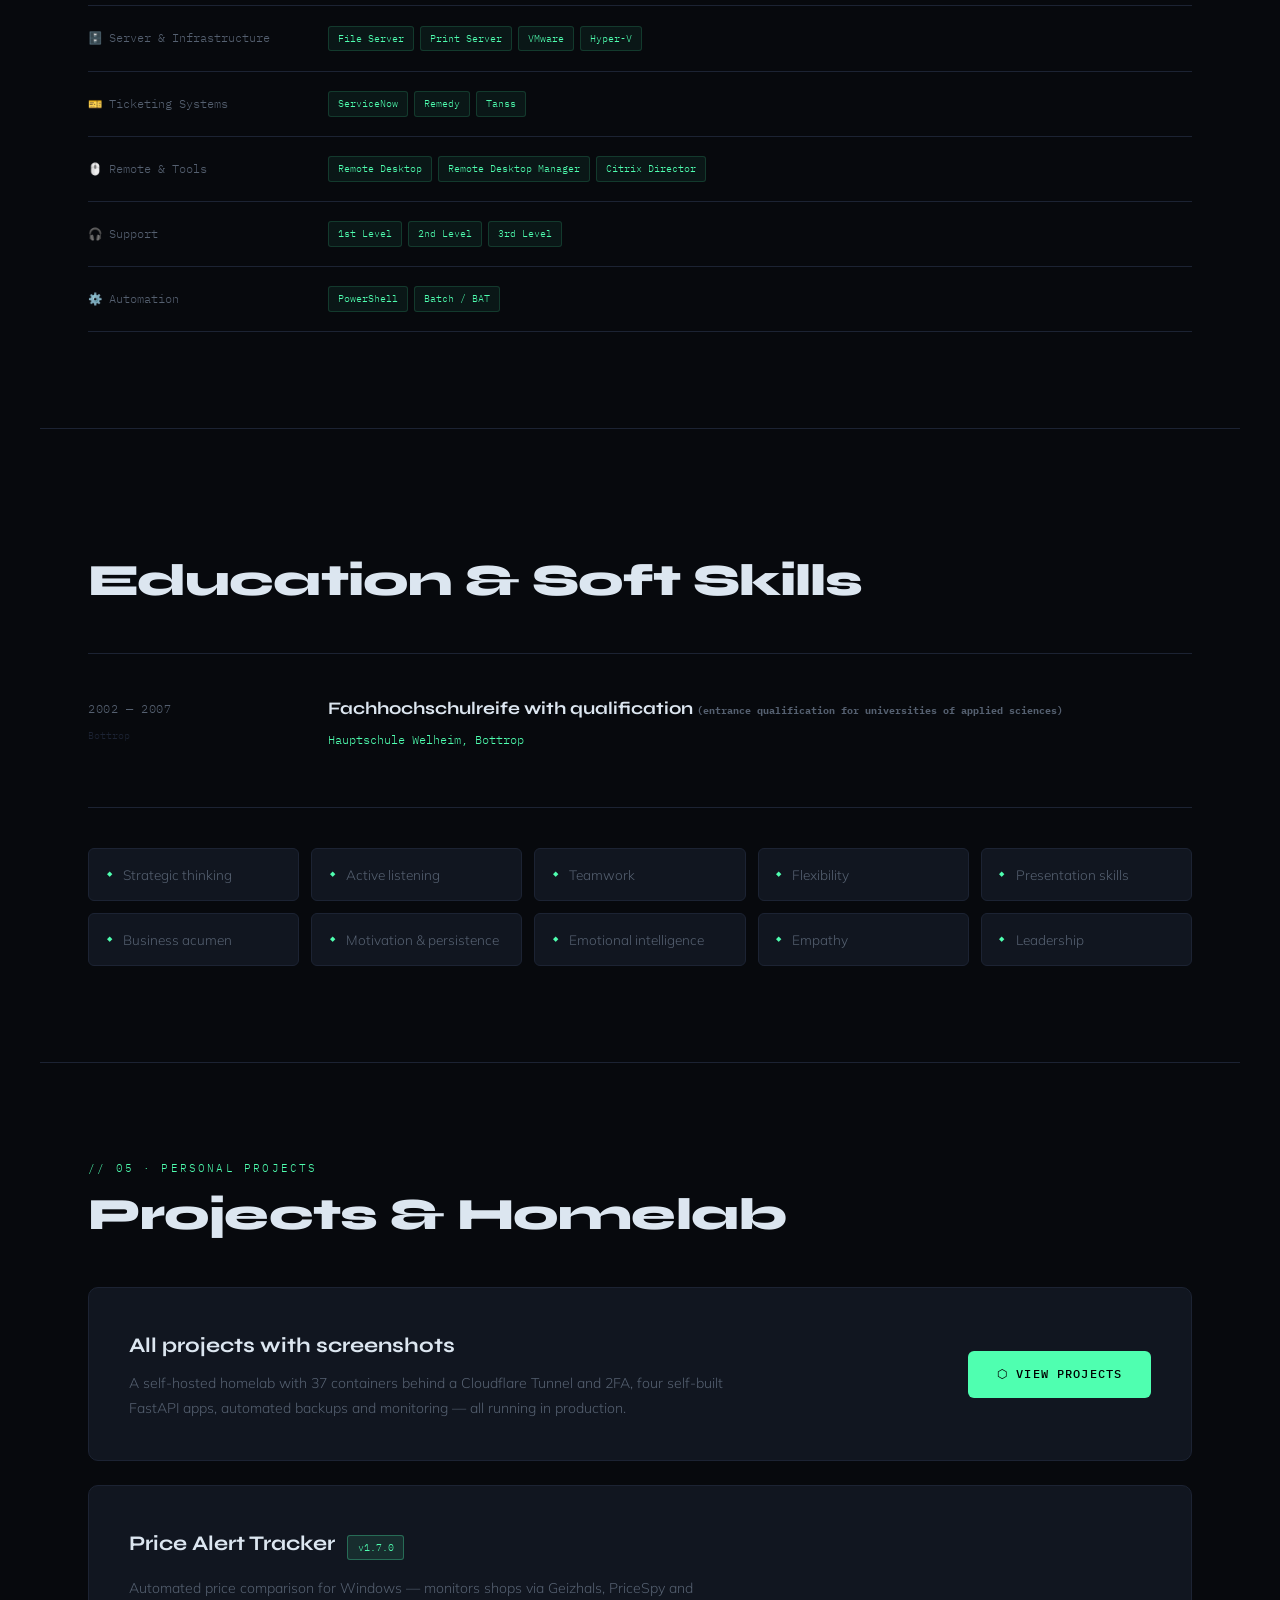
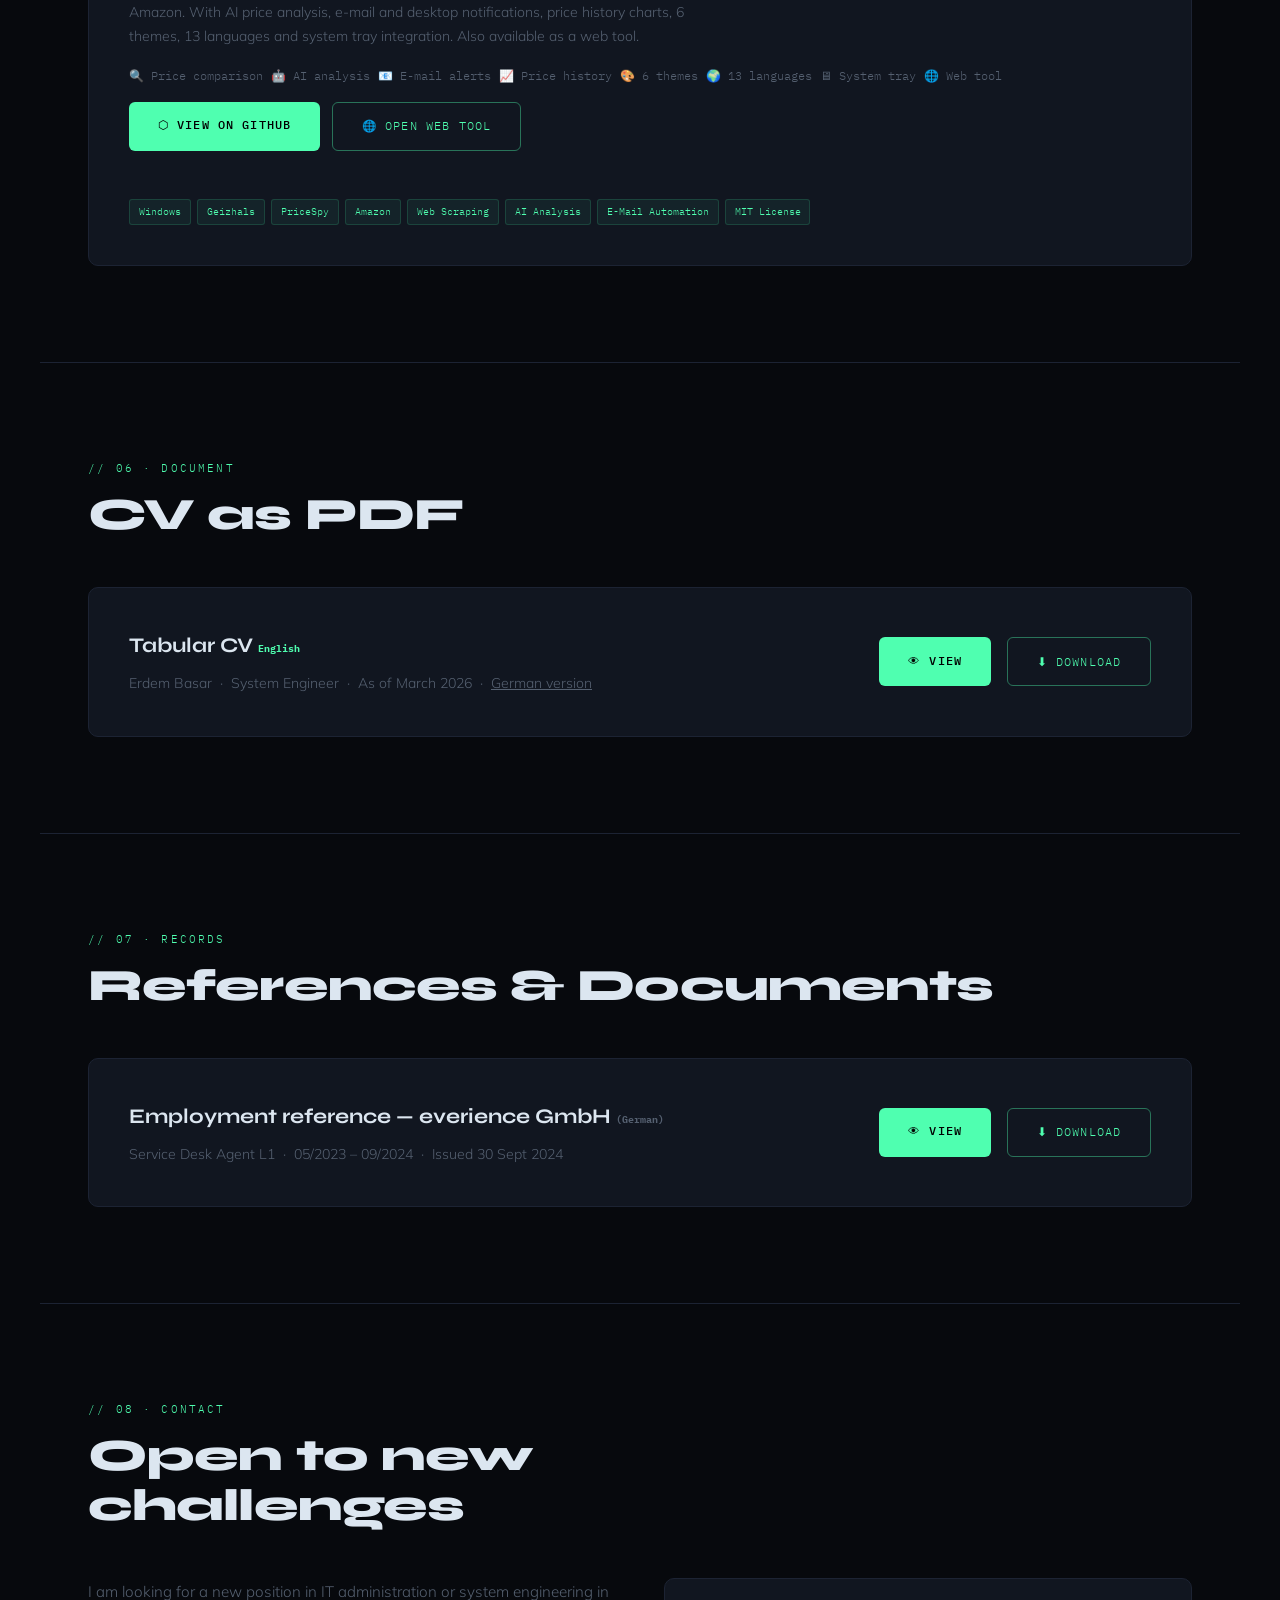
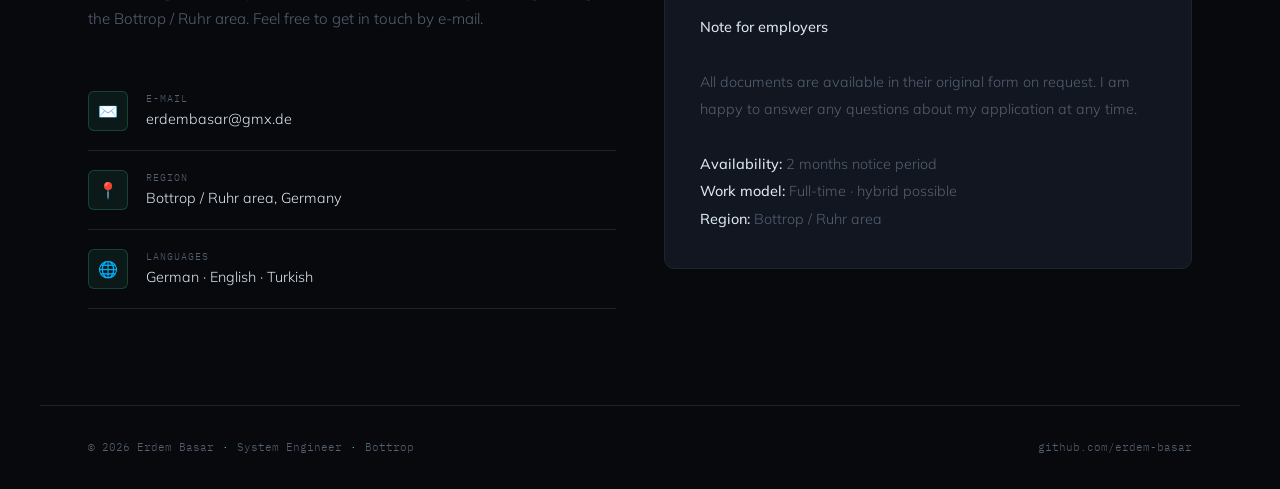
==== commit c9fc0cb3: "Englisches Lebenslauf-PDF ergaenzt - Erdem_Basar_CV.pdf: englische Fassung des Lebenslaufs, Layout u" ====
--- a/en/index.html
+++ b/en/index.html
@@ -502,16 +502,16 @@
   <div class="pdf-box reveal-scale" style="flex-direction:column;align-items:stretch;">
     <div style="display:flex;align-items:center;justify-content:space-between;flex-wrap:wrap;gap:1rem;">
       <div>
-        <h3>Tabular CV <span style="font-family:var(--mono);font-size:.62rem;color:var(--muted);">(German)</span></h3>
-        <p>Erdem Basar &nbsp;·&nbsp; System Engineer &nbsp;·&nbsp; As of March 2026</p>
+        <h3>Tabular CV <span style="font-family:var(--mono);font-size:.62rem;color:var(--accent);">English</span></h3>
+        <p>Erdem Basar &nbsp;·&nbsp; System Engineer &nbsp;·&nbsp; As of March 2026 &nbsp;·&nbsp; <a href="/Lebenslauf.pdf" download style="color:var(--muted);">German version</a></p>
       </div>
       <div class="pdf-btns">
         <a href="javascript:void(0)" class="pdf-btn-view" onclick="togglePdf('pdf-cv',this)">👁 View</a>
-        <a href="/Lebenslauf.pdf" download class="pdf-btn-dl">⬇ Download</a>
+        <a href="/Erdem_Basar_CV.pdf" download class="pdf-btn-dl">⬇ Download</a>
       </div>
     </div>
     <div id="pdf-cv" class="pdf-embed" style="display:none;margin-top:1.5rem;">
-      <iframe src="/Lebenslauf.pdf" style="width:100%;height:80vh;border:1px solid var(--border);border-radius:8px;background:#111620;"></iframe>
+      <iframe src="/Erdem_Basar_CV.pdf" style="width:100%;height:80vh;border:1px solid var(--border);border-radius:8px;background:#111620;"></iframe>
     </div>
   </div>
 </div>
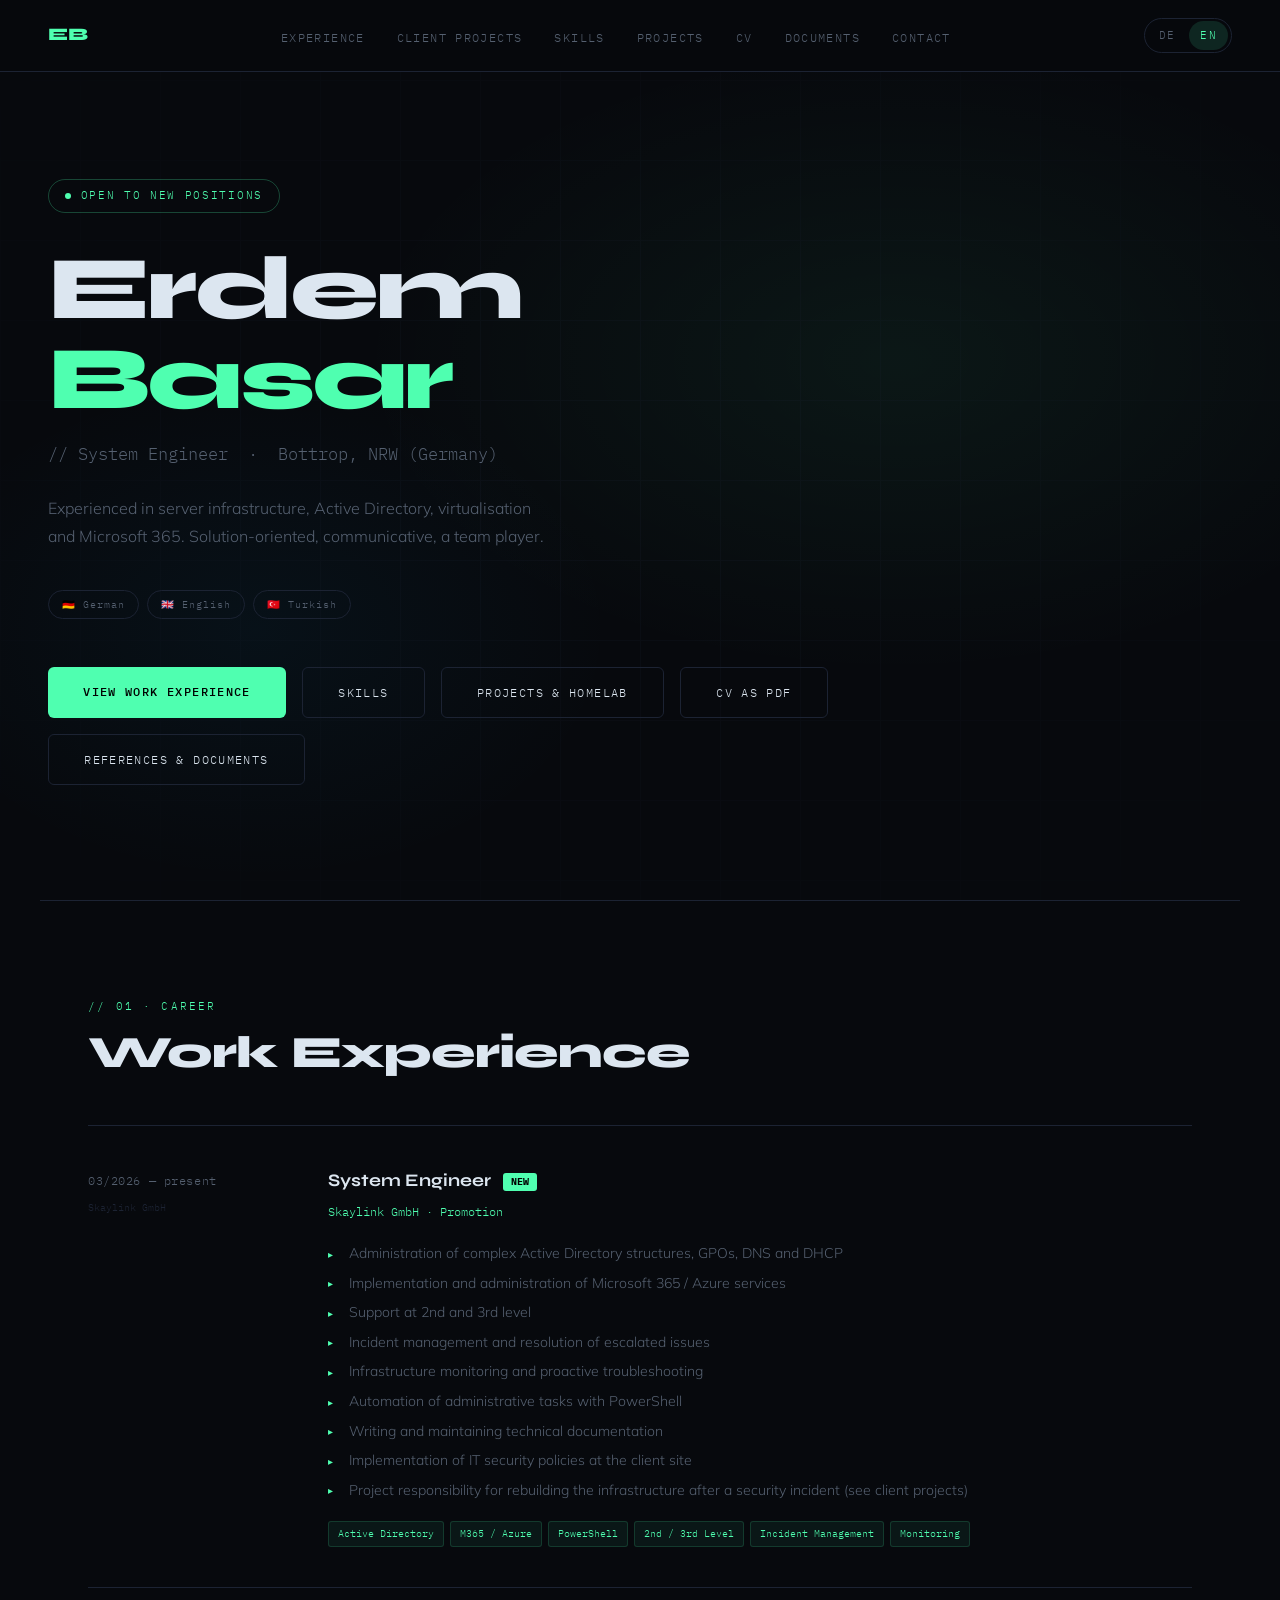
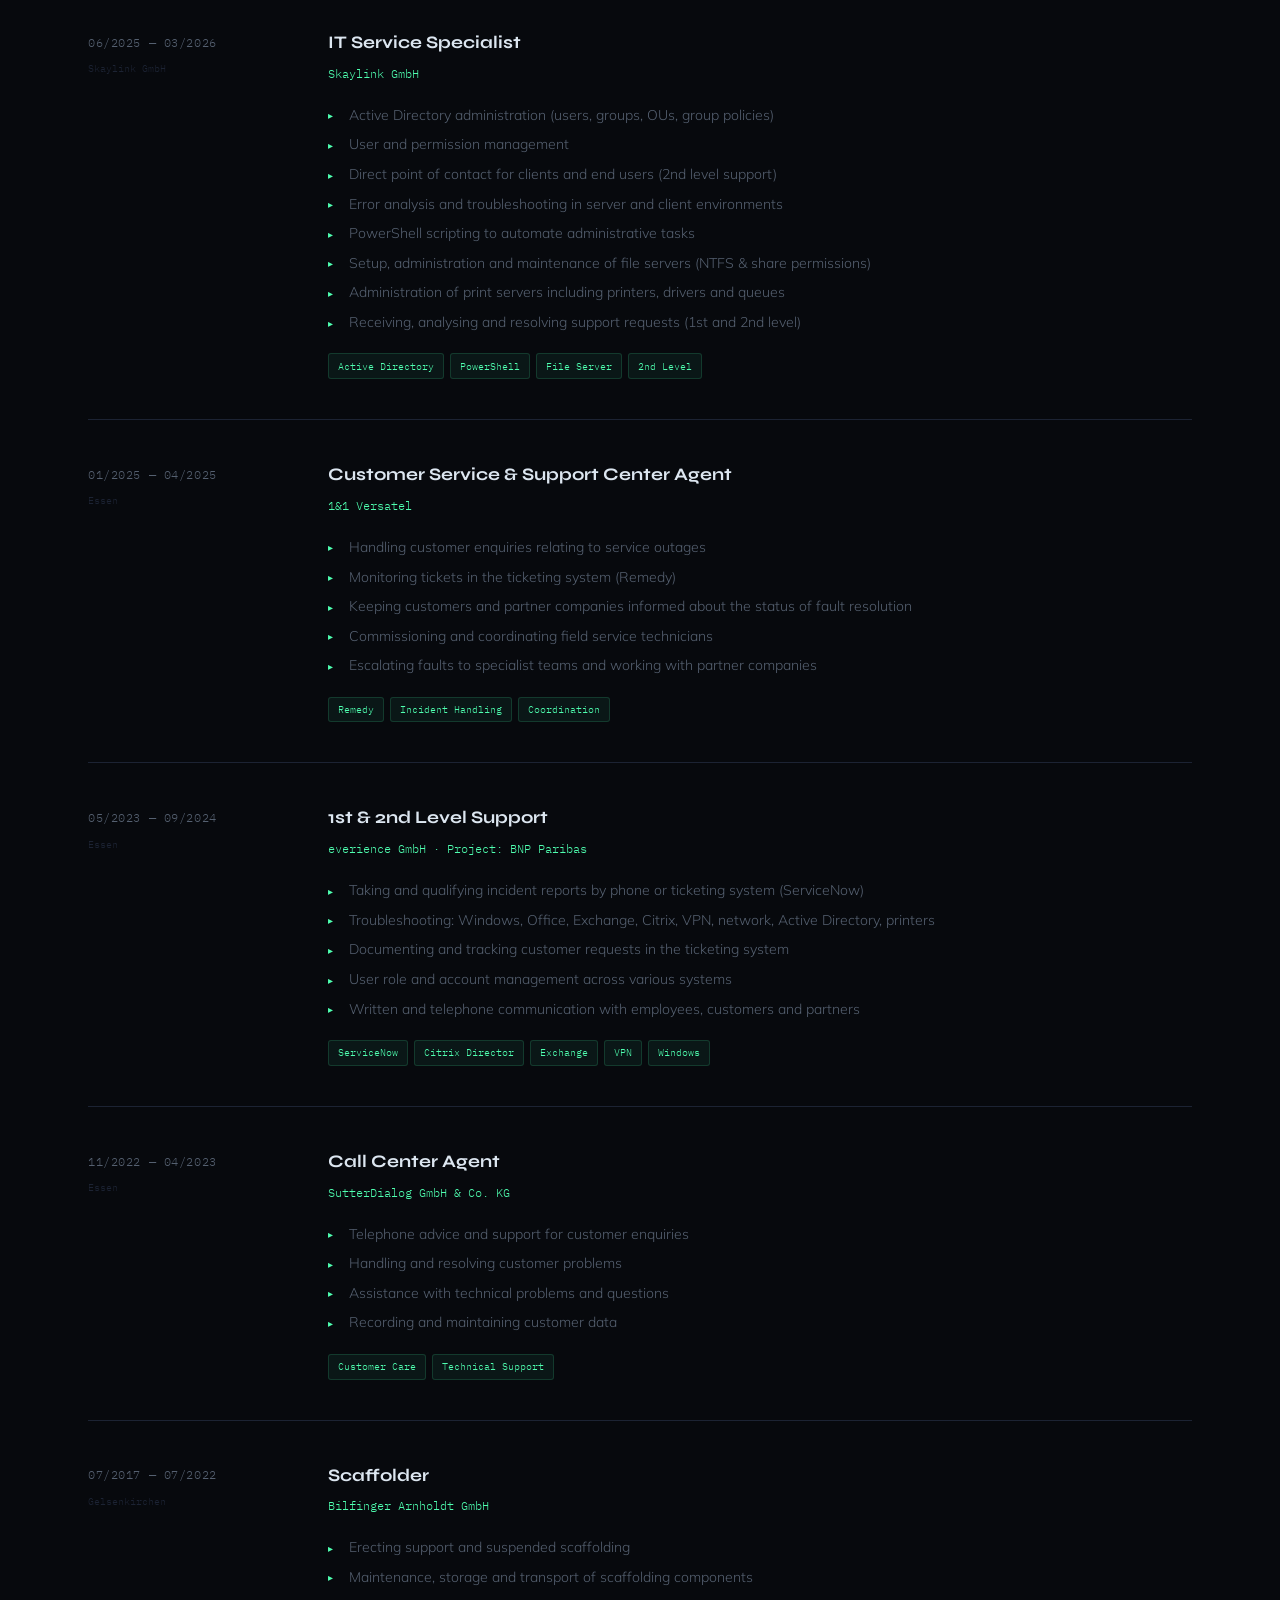
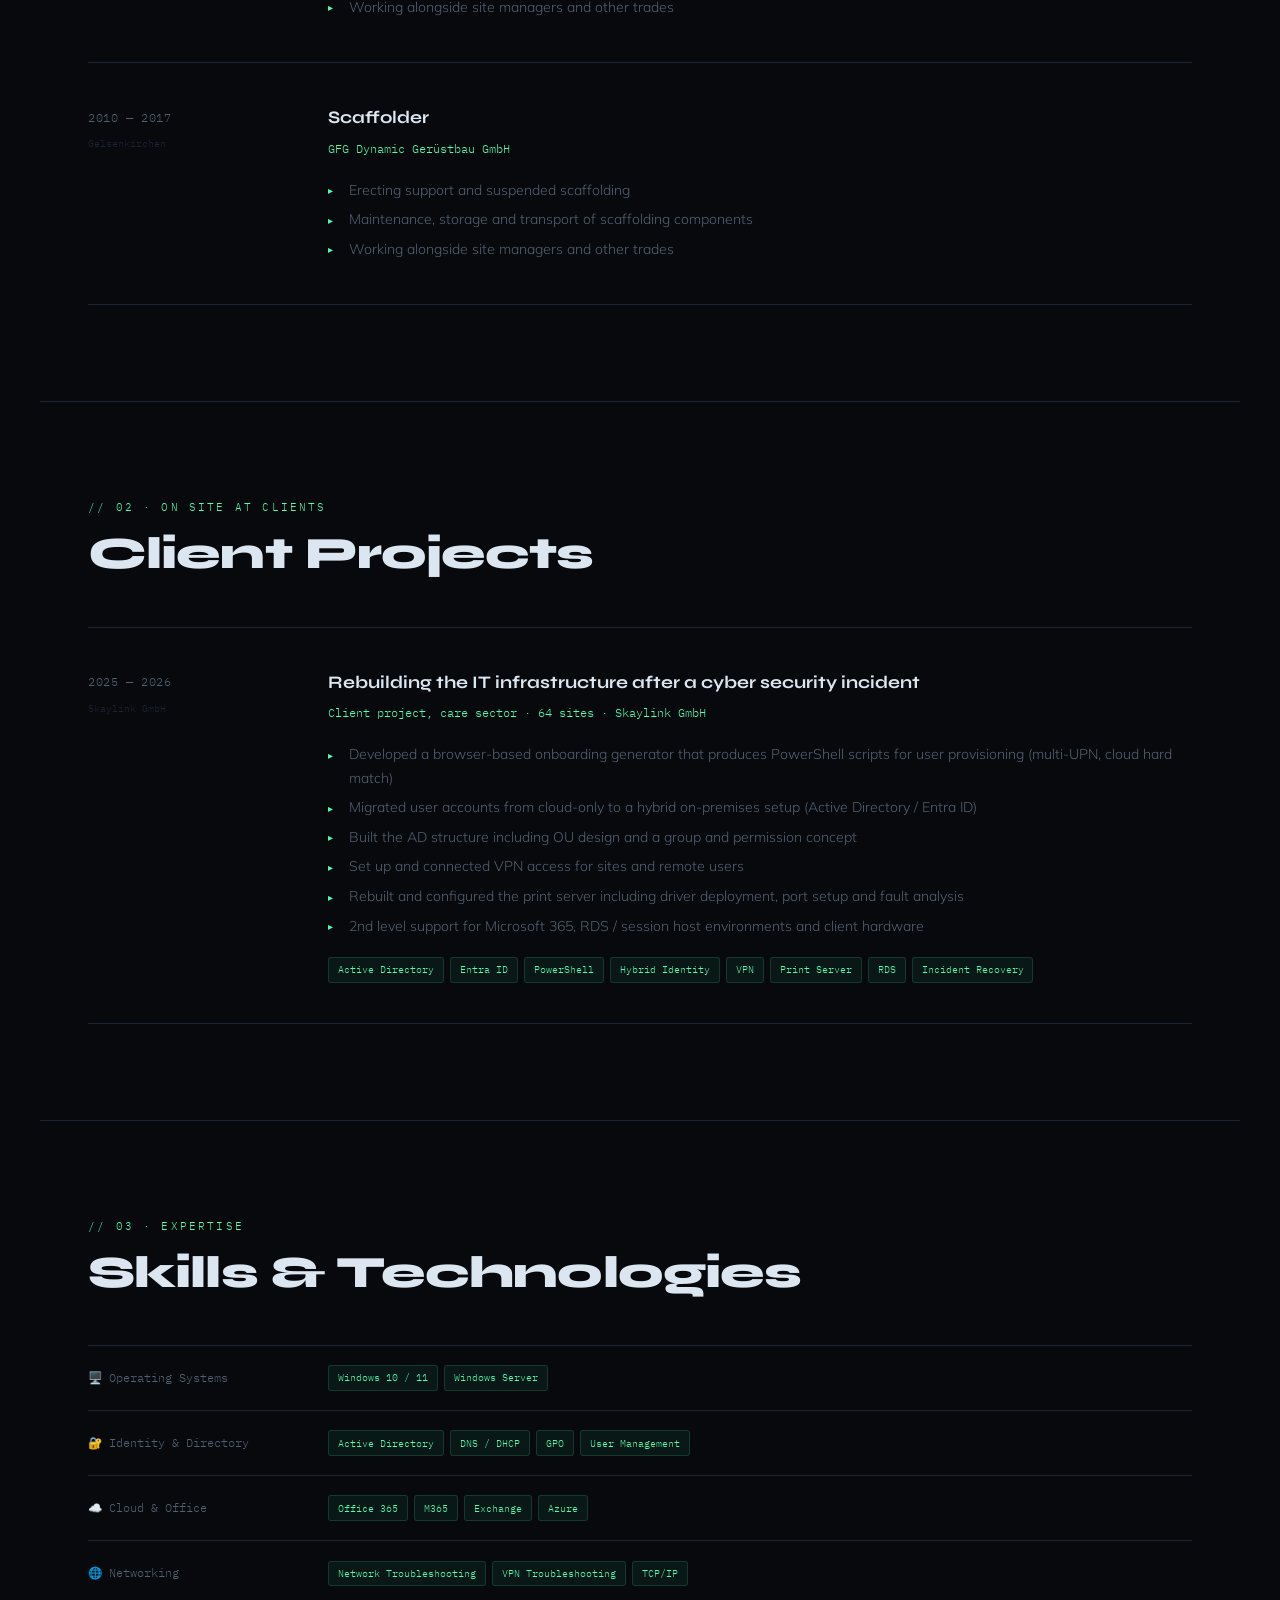
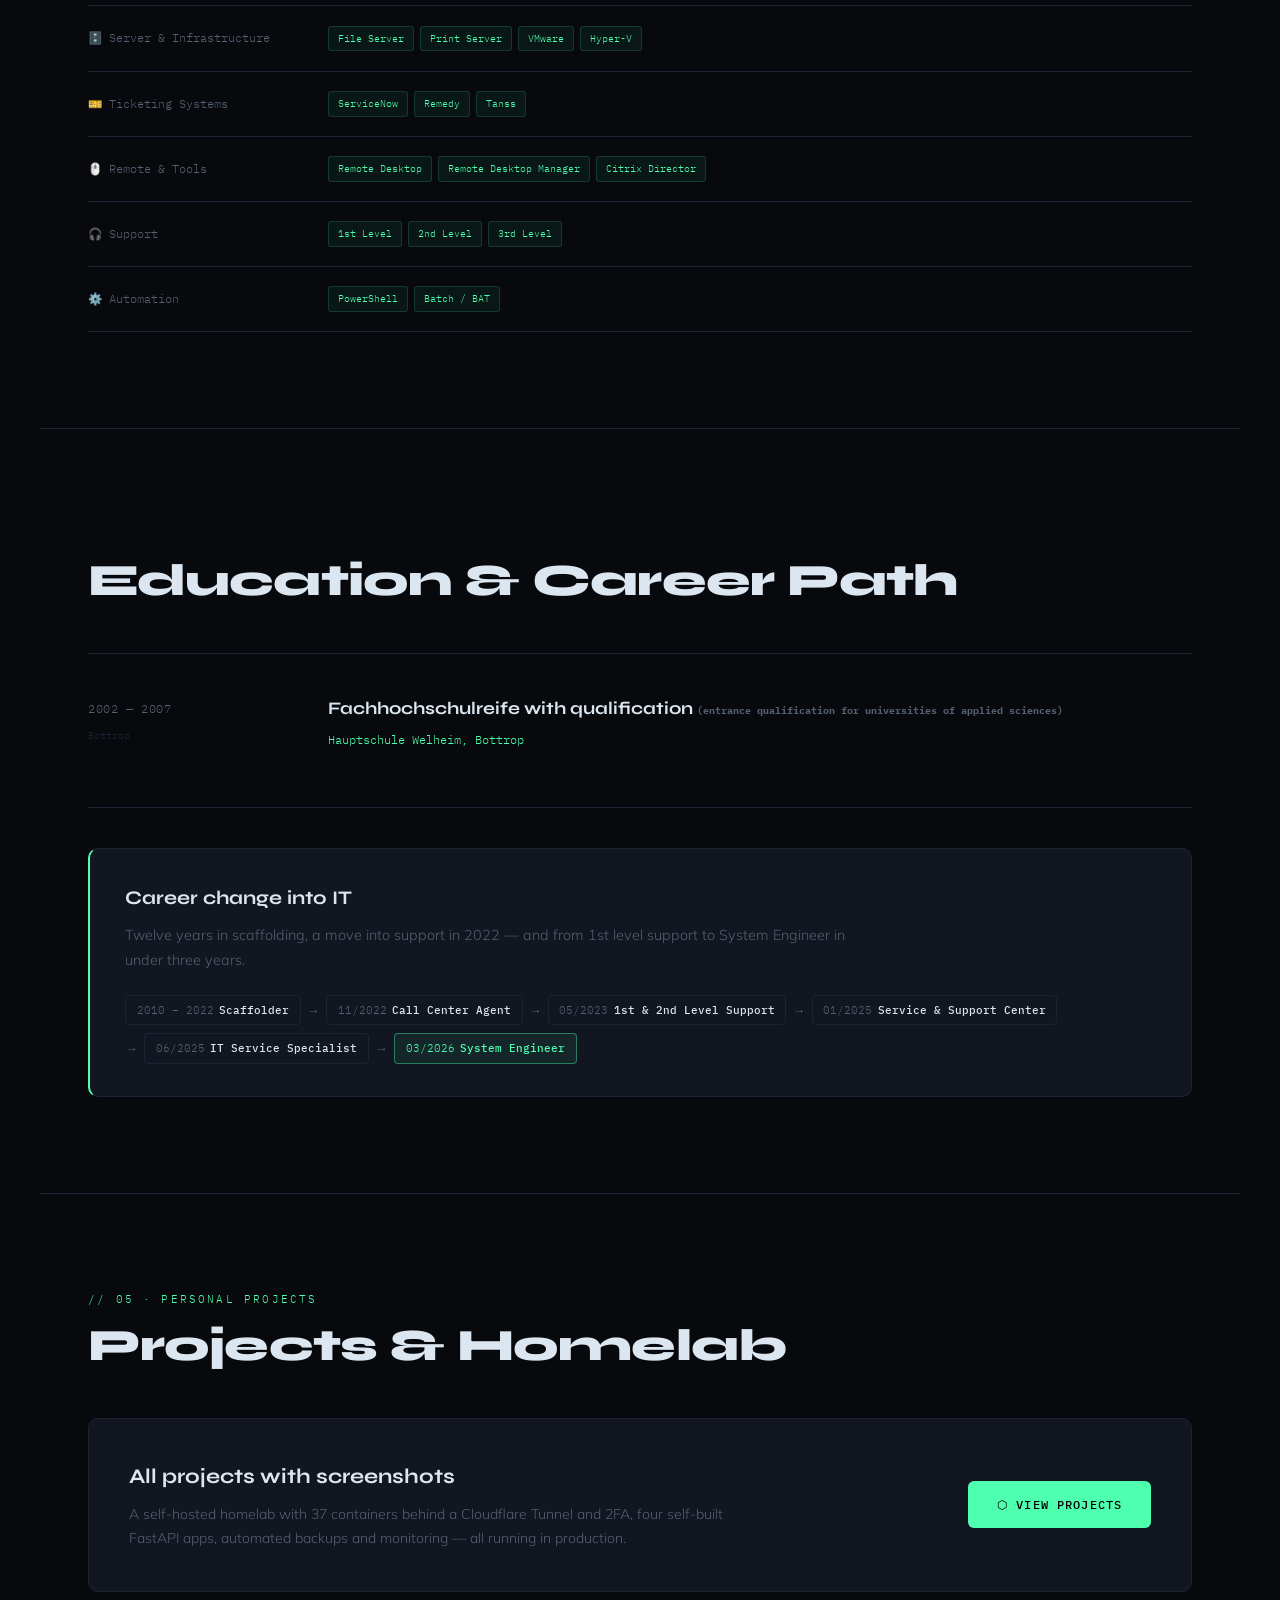
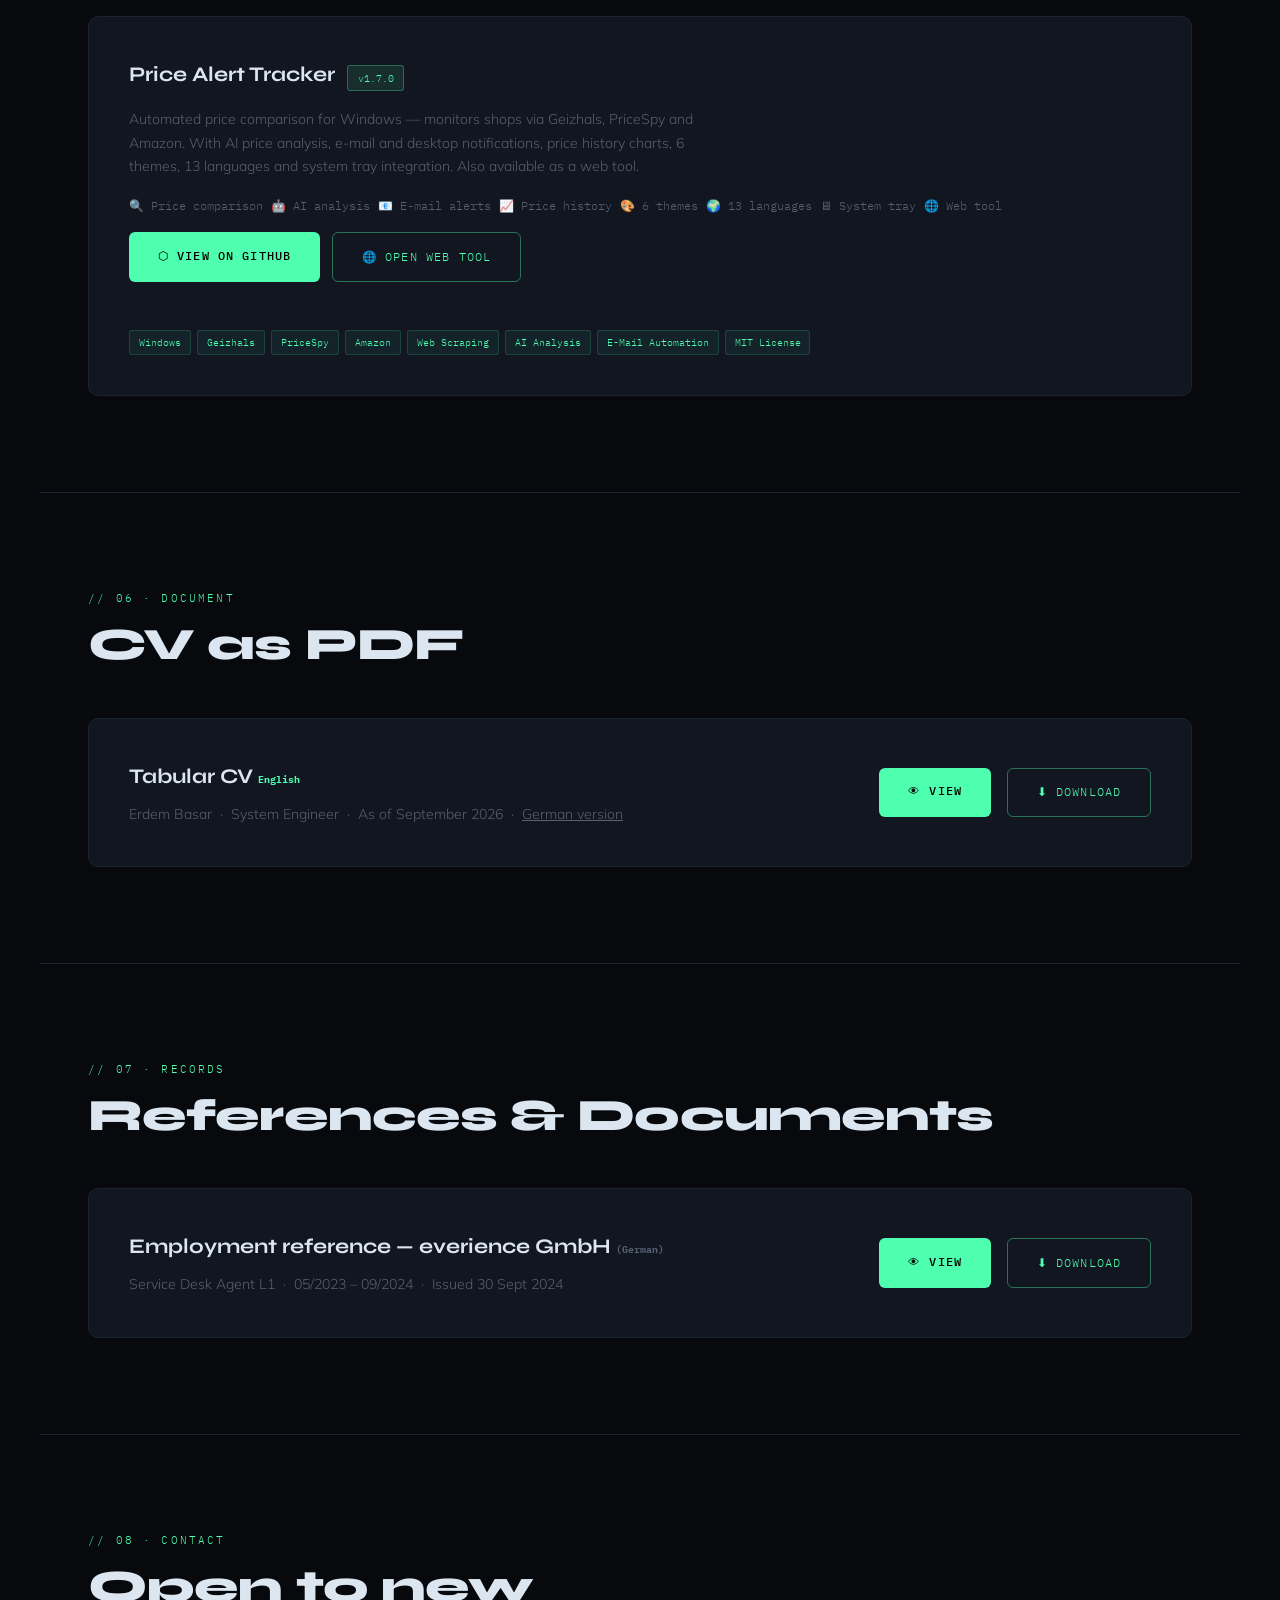
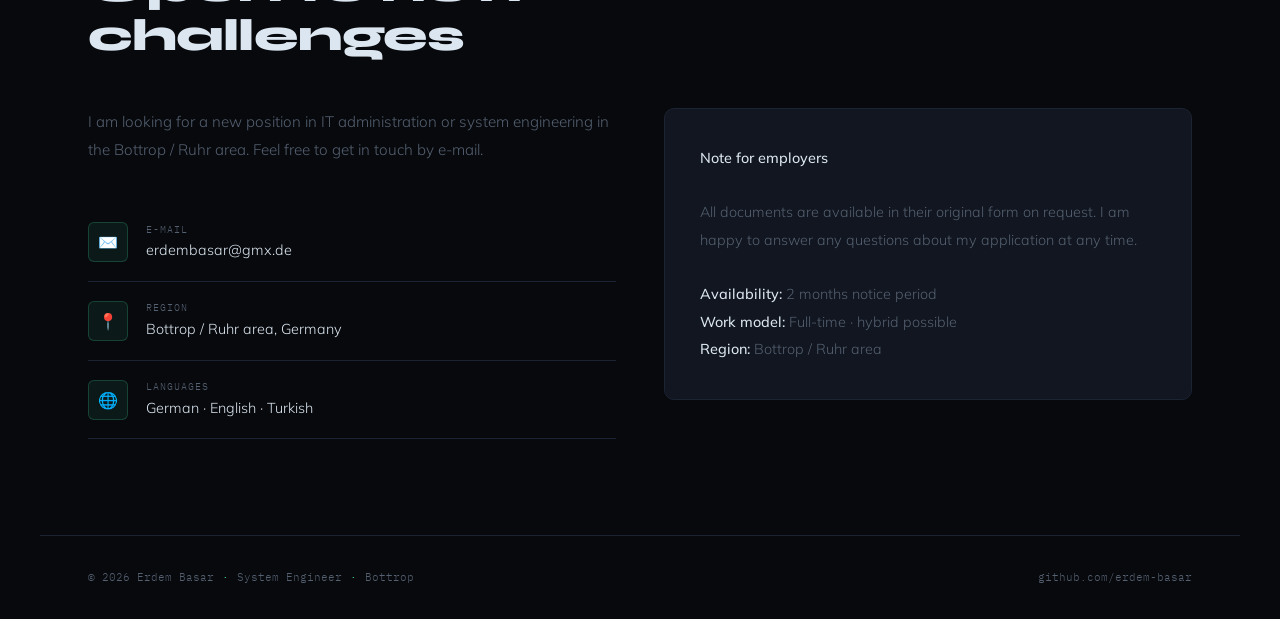
==== commit 61f413f5: "Lebenslauf aufgewertet: Schluesselprojekt, Homelab, Quereinstieg PDFs (DE + EN, beide jetzt aus _cv-" ====
--- a/en/index.html
+++ b/en/index.html
@@ -119,10 +119,16 @@
     .skill-row-label { font-family: var(--mono); font-size: .72rem; color: var(--muted); display: flex; align-items: center; gap: .5rem; }
     .skill-row-tags { display: flex; flex-wrap: wrap; gap: .4rem; }
 
-    .soft-grid { display: grid; grid-template-columns: repeat(auto-fill, minmax(180px, 1fr)); gap: .75rem; margin-top: 2.5rem; }
-    .soft-item { background: var(--card); border: 1px solid var(--border); border-radius: 6px; padding: .85rem 1.1rem; font-size: .85rem; color: var(--muted); display: flex; align-items: center; gap: .7rem; transition: all .2s; }
-    .soft-item:hover { border-color: rgba(78,255,176,.3); color: var(--text); }
-    .soft-item::before { content: '◆'; font-size: .45rem; color: var(--accent); flex-shrink: 0; }
+    .career-card { margin-top: 2.5rem; background: var(--card); border: 1px solid var(--border); border-left: 2px solid var(--accent); border-radius: 10px; padding: 2rem 2.2rem; }
+    .career-card h3 { font-family: var(--syne); font-weight: 700; font-size: 1.2rem; margin-bottom: .5rem; }
+    .career-card p { font-size: .9rem; color: var(--muted); max-width: 720px; }
+    .career-path { list-style: none; display: flex; flex-wrap: wrap; align-items: center; gap: .5rem .4rem; margin-top: 1.4rem; }
+    .career-path li { display: flex; align-items: center; gap: .4rem; }
+    .career-path li + li::before { content: '→'; color: var(--muted); font-size: .8rem; }
+    .career-step { font-family: var(--mono); font-size: .66rem; padding: .3rem .65rem; border-radius: 4px; border: 1px solid var(--border); color: var(--muted); white-space: nowrap; }
+    .career-step b { color: var(--text); font-weight: 500; margin-left: .35rem; }
+    .career-step.now { border-color: rgba(78,255,176,.4); background: rgba(78,255,176,.07); color: var(--accent); }
+    .career-step.now b { color: var(--accent); }
 
     .pdf-box { background: var(--card); border: 1px solid var(--border); border-radius: 10px; padding: 2.5rem; display: flex; align-items: center; justify-content: space-between; flex-wrap: wrap; gap: 1.5rem; transition: border-color .3s ease, box-shadow .3s ease, transform .3s ease; }
     .pdf-box:hover { border-color: rgba(78,255,176,.25); box-shadow: 0 8px 30px rgba(78,255,176,.06); transform: translateY(-3px); }
@@ -416,10 +422,10 @@
 
 <div class="divider"></div>
 
-<!-- EDUCATION & SOFT SKILLS -->
+<!-- EDUCATION & CAREER PATH -->
 <div class="section">
-  <div class="section-label reveal">// 04 · Education &amp; strengths</div>
-  <h2 class="section-title reveal">Education &amp; Soft Skills</h2>
+  <div class="section-label reveal">// 04 · Education &amp; career path</div>
+  <h2 class="section-title reveal">Education &amp; Career Path</h2>
   <div class="tl-item" style="border-top:1px solid var(--border);border-bottom:1px solid var(--border);">
     <div><div class="tl-date">2002 — 2007</div><div class="tl-loc">Bottrop</div></div>
     <div>
@@ -427,17 +433,17 @@
       <div class="tl-employer">Hauptschule Welheim, Bottrop</div>
     </div>
   </div>
-  <div class="soft-grid">
-    <div class="soft-item reveal">Strategic thinking</div>
-    <div class="soft-item reveal">Active listening</div>
-    <div class="soft-item reveal">Teamwork</div>
-    <div class="soft-item reveal">Flexibility</div>
-    <div class="soft-item reveal">Presentation skills</div>
-    <div class="soft-item reveal">Business acumen</div>
-    <div class="soft-item reveal">Motivation &amp; persistence</div>
-    <div class="soft-item reveal">Emotional intelligence</div>
-    <div class="soft-item reveal">Empathy</div>
-    <div class="soft-item reveal">Leadership</div>
+  <div class="career-card reveal">
+    <h3>Career change into IT</h3>
+    <p>Twelve years in scaffolding, a move into support in 2022 — and from 1st level support to System Engineer in under three years.</p>
+    <ol class="career-path" aria-label="Career path">
+      <li><span class="career-step">2010 – 2022<b>Scaffolder</b></span></li>
+      <li><span class="career-step">11/2022<b>Call Center Agent</b></span></li>
+      <li><span class="career-step">05/2023<b>1st &amp; 2nd Level Support</b></span></li>
+      <li><span class="career-step">01/2025<b>Service &amp; Support Center</b></span></li>
+      <li><span class="career-step">06/2025<b>IT Service Specialist</b></span></li>
+      <li><span class="career-step now">03/2026<b>System Engineer</b></span></li>
+    </ol>
   </div>
 </div>
 
@@ -503,7 +509,7 @@
     <div style="display:flex;align-items:center;justify-content:space-between;flex-wrap:wrap;gap:1rem;">
       <div>
         <h3>Tabular CV <span style="font-family:var(--mono);font-size:.62rem;color:var(--accent);">English</span></h3>
-        <p>Erdem Basar &nbsp;·&nbsp; System Engineer &nbsp;·&nbsp; As of March 2026 &nbsp;·&nbsp; <a href="/Lebenslauf.pdf" download style="color:var(--muted);">German version</a></p>
+        <p>Erdem Basar &nbsp;·&nbsp; System Engineer &nbsp;·&nbsp; As of September 2026 &nbsp;·&nbsp; <a href="/Lebenslauf.pdf" download style="color:var(--muted);">German version</a></p>
       </div>
       <div class="pdf-btns">
         <a href="javascript:void(0)" class="pdf-btn-view" onclick="togglePdf('pdf-cv',this)">👁 View</a>
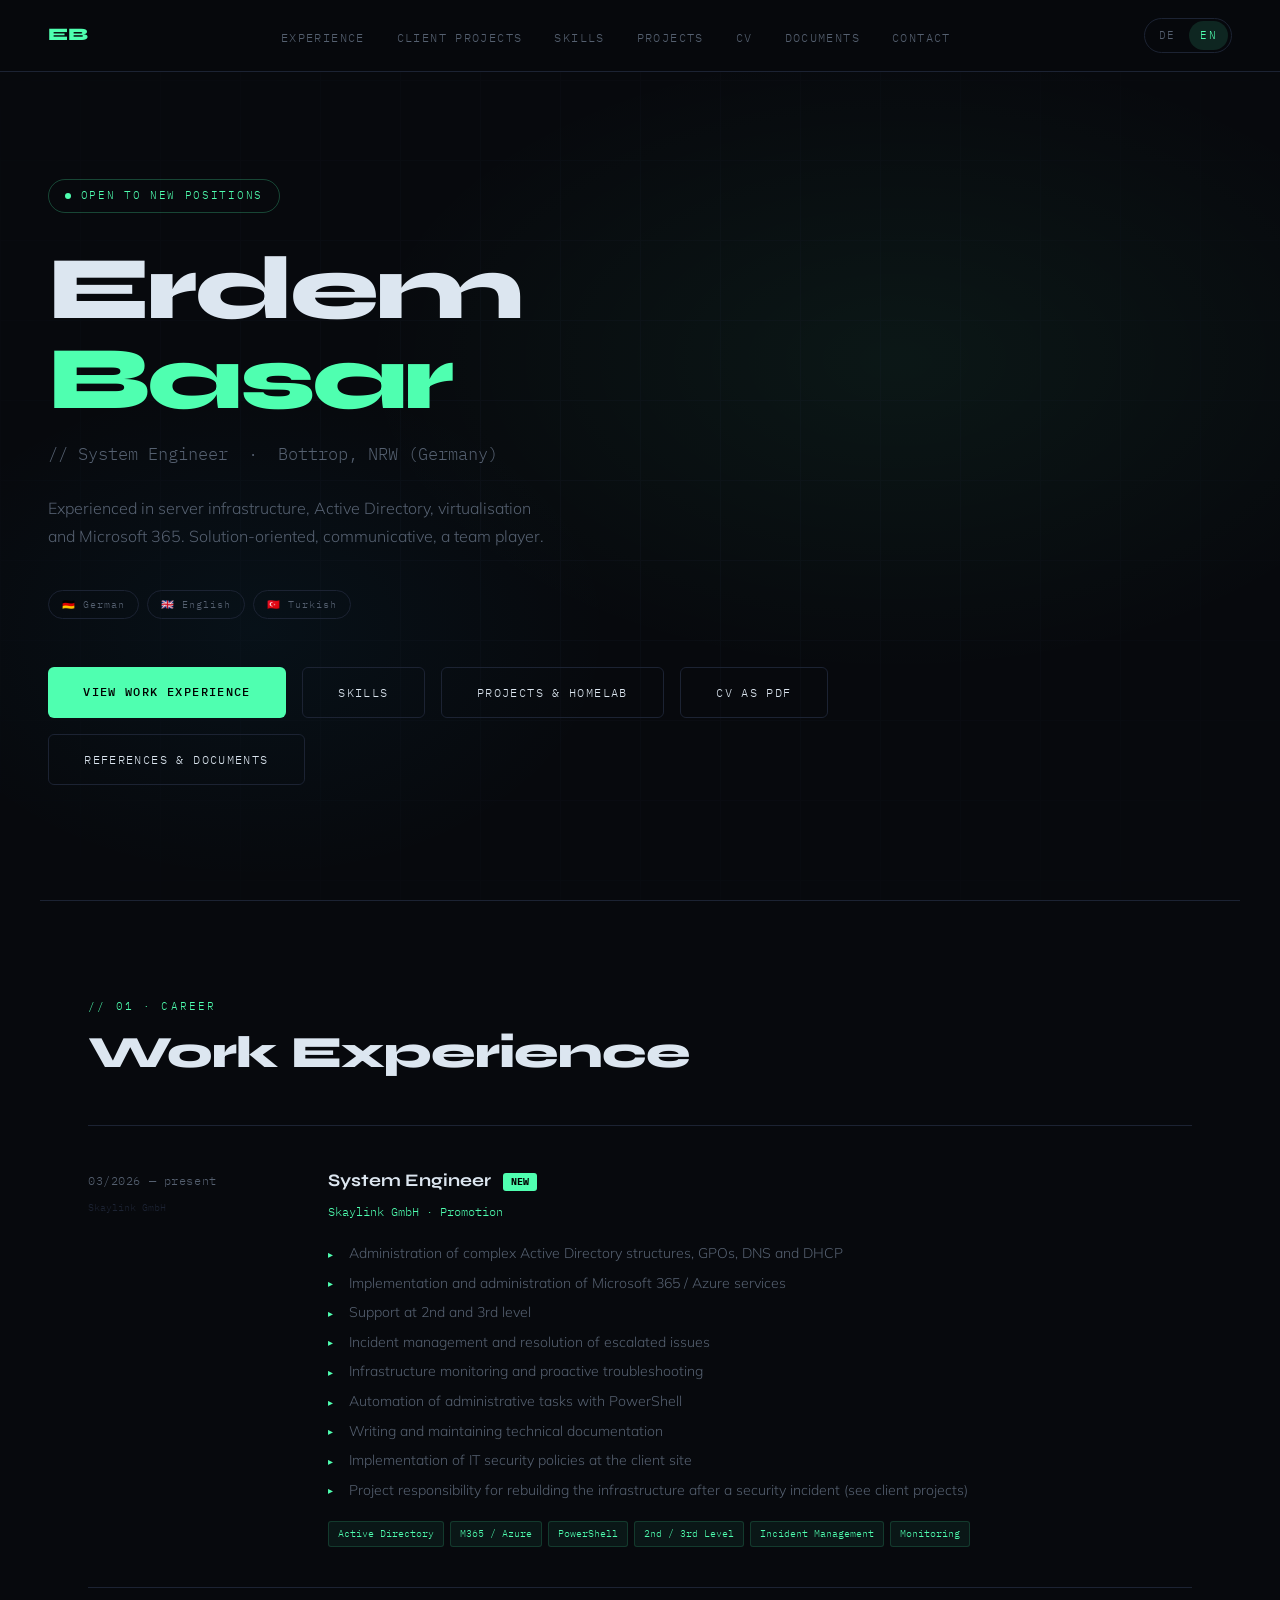
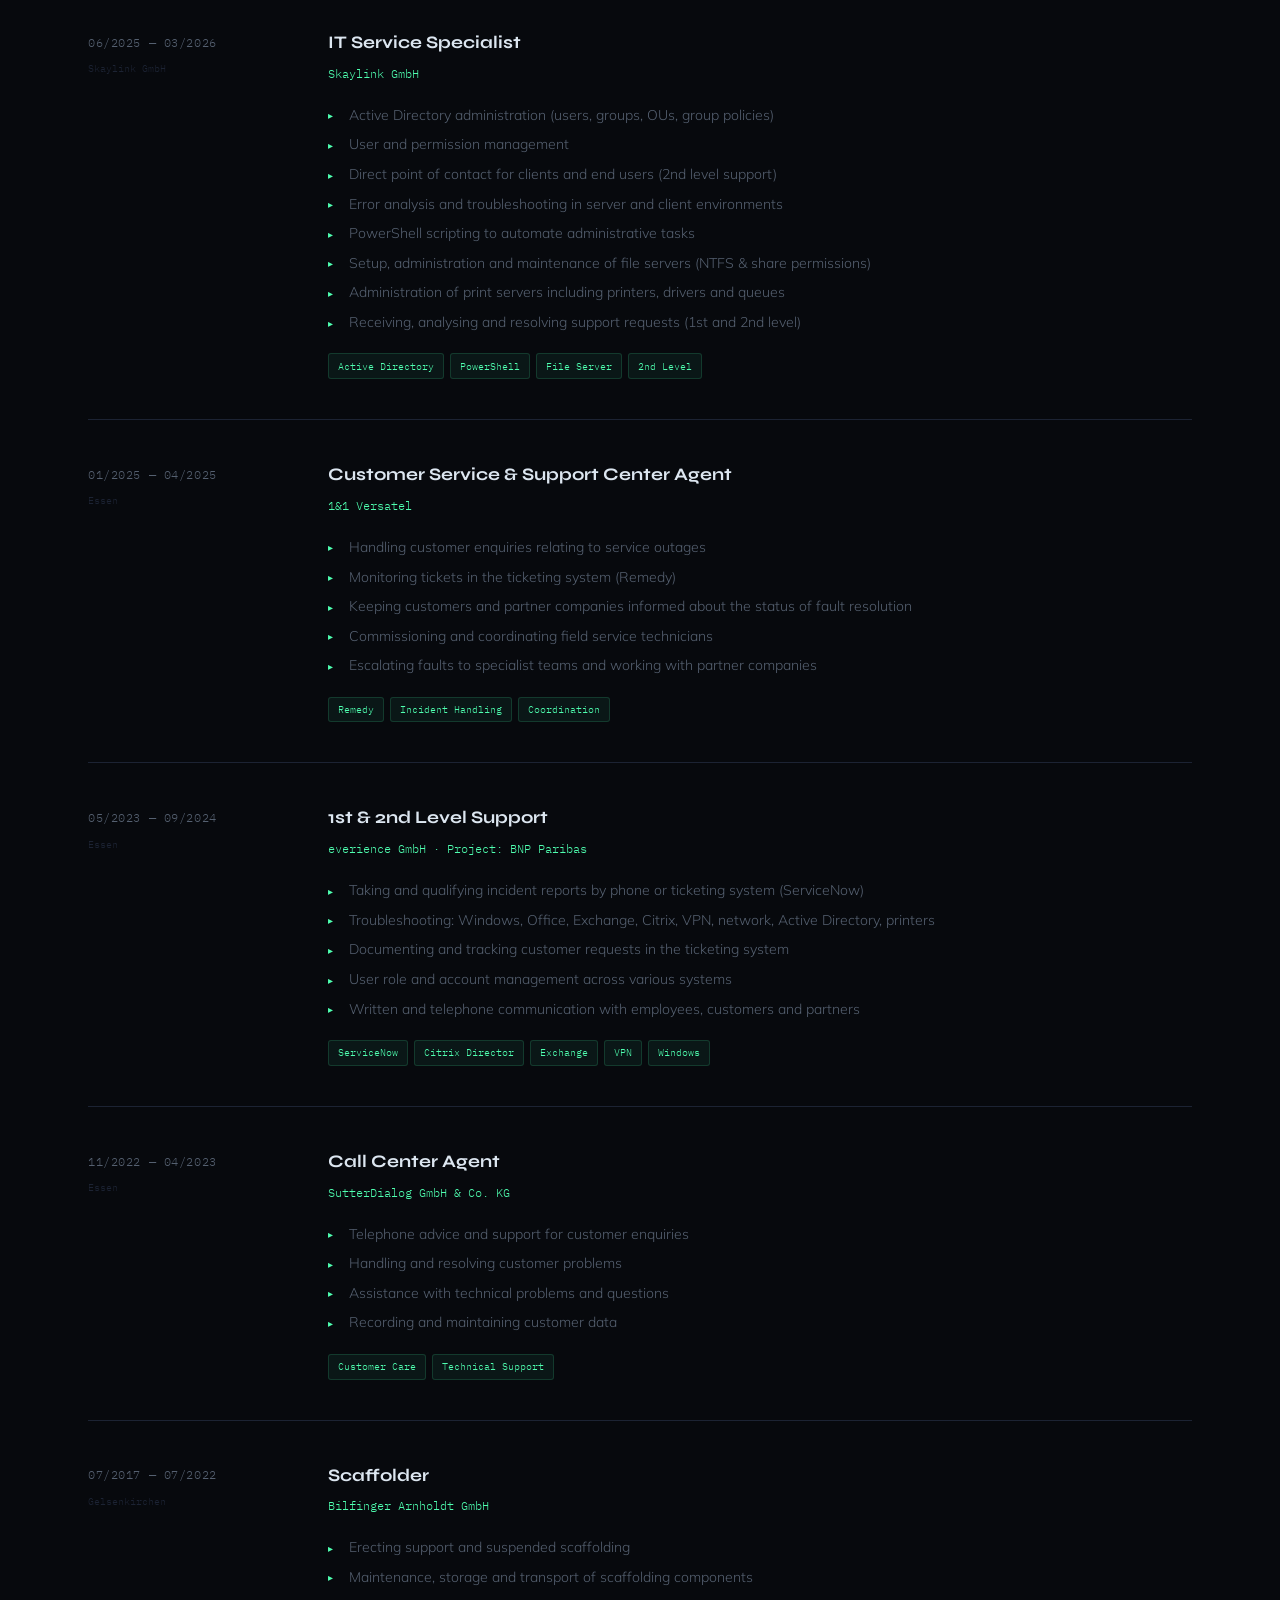
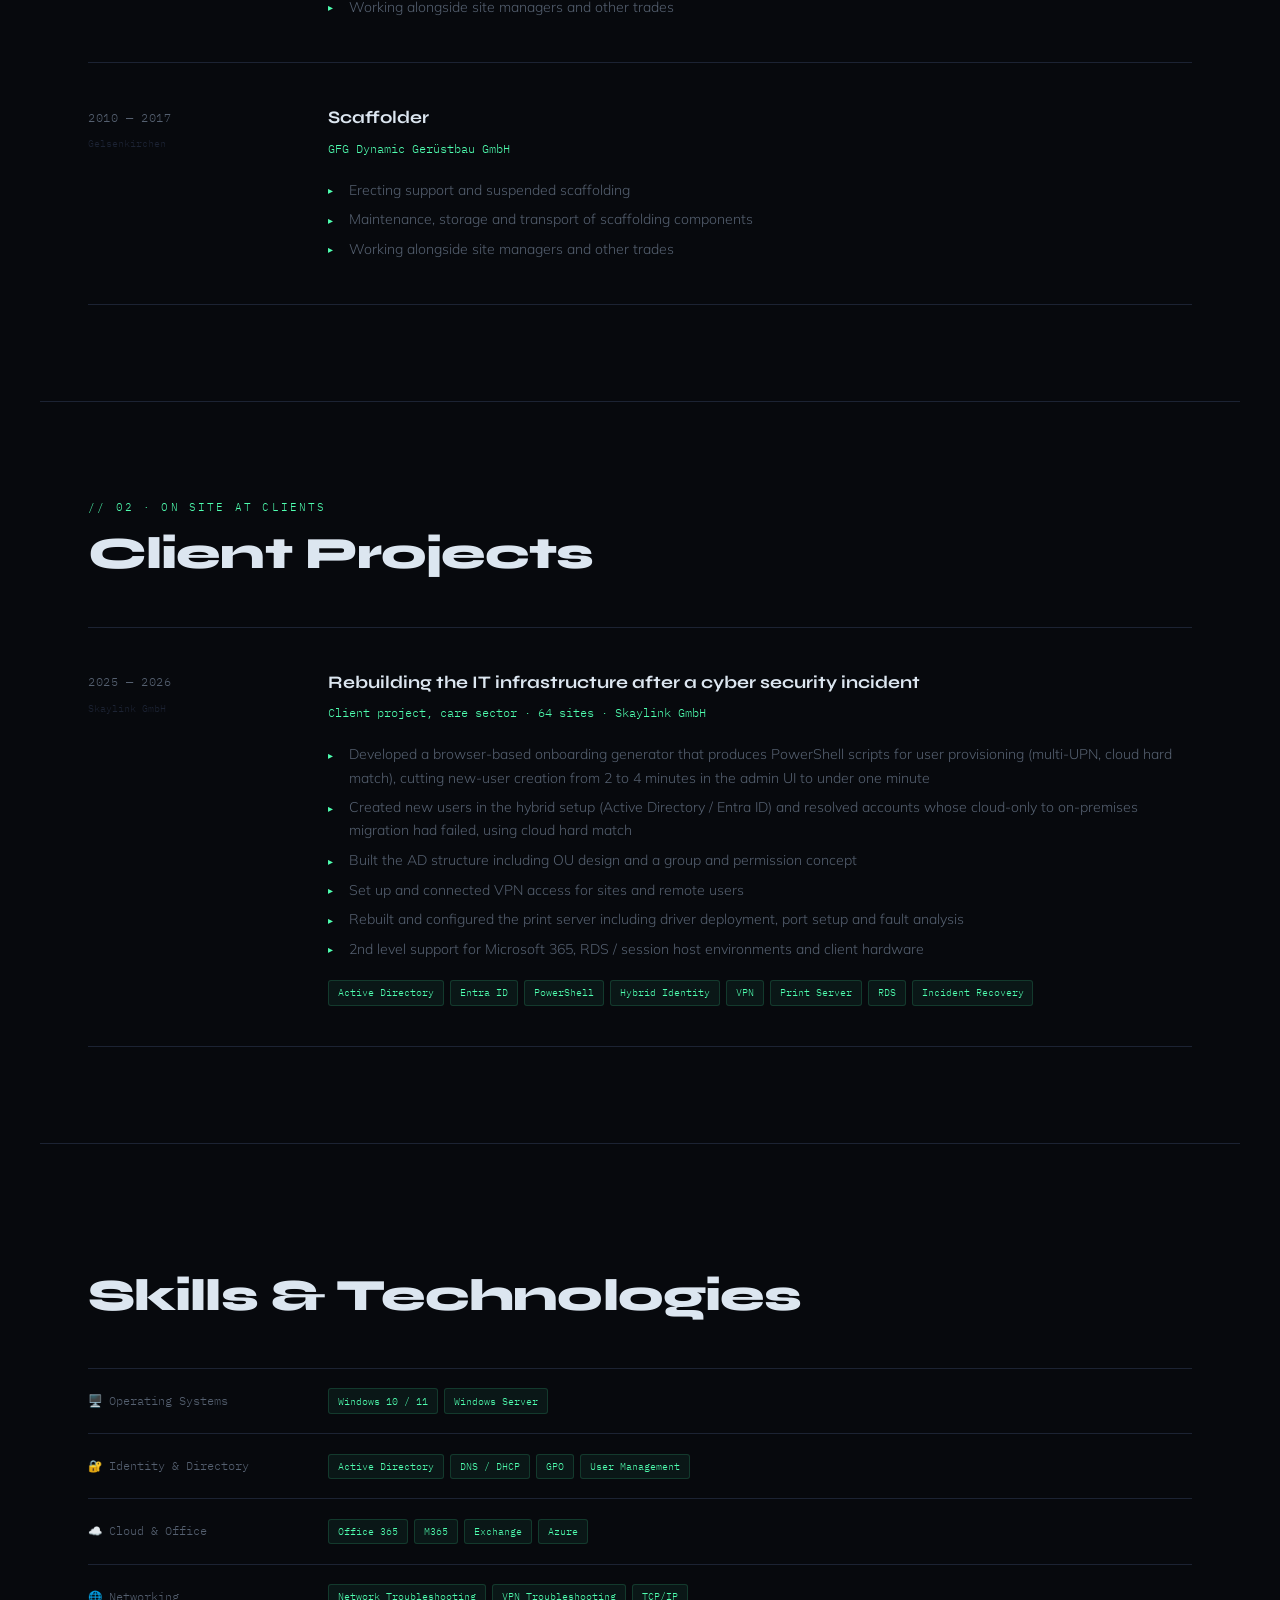
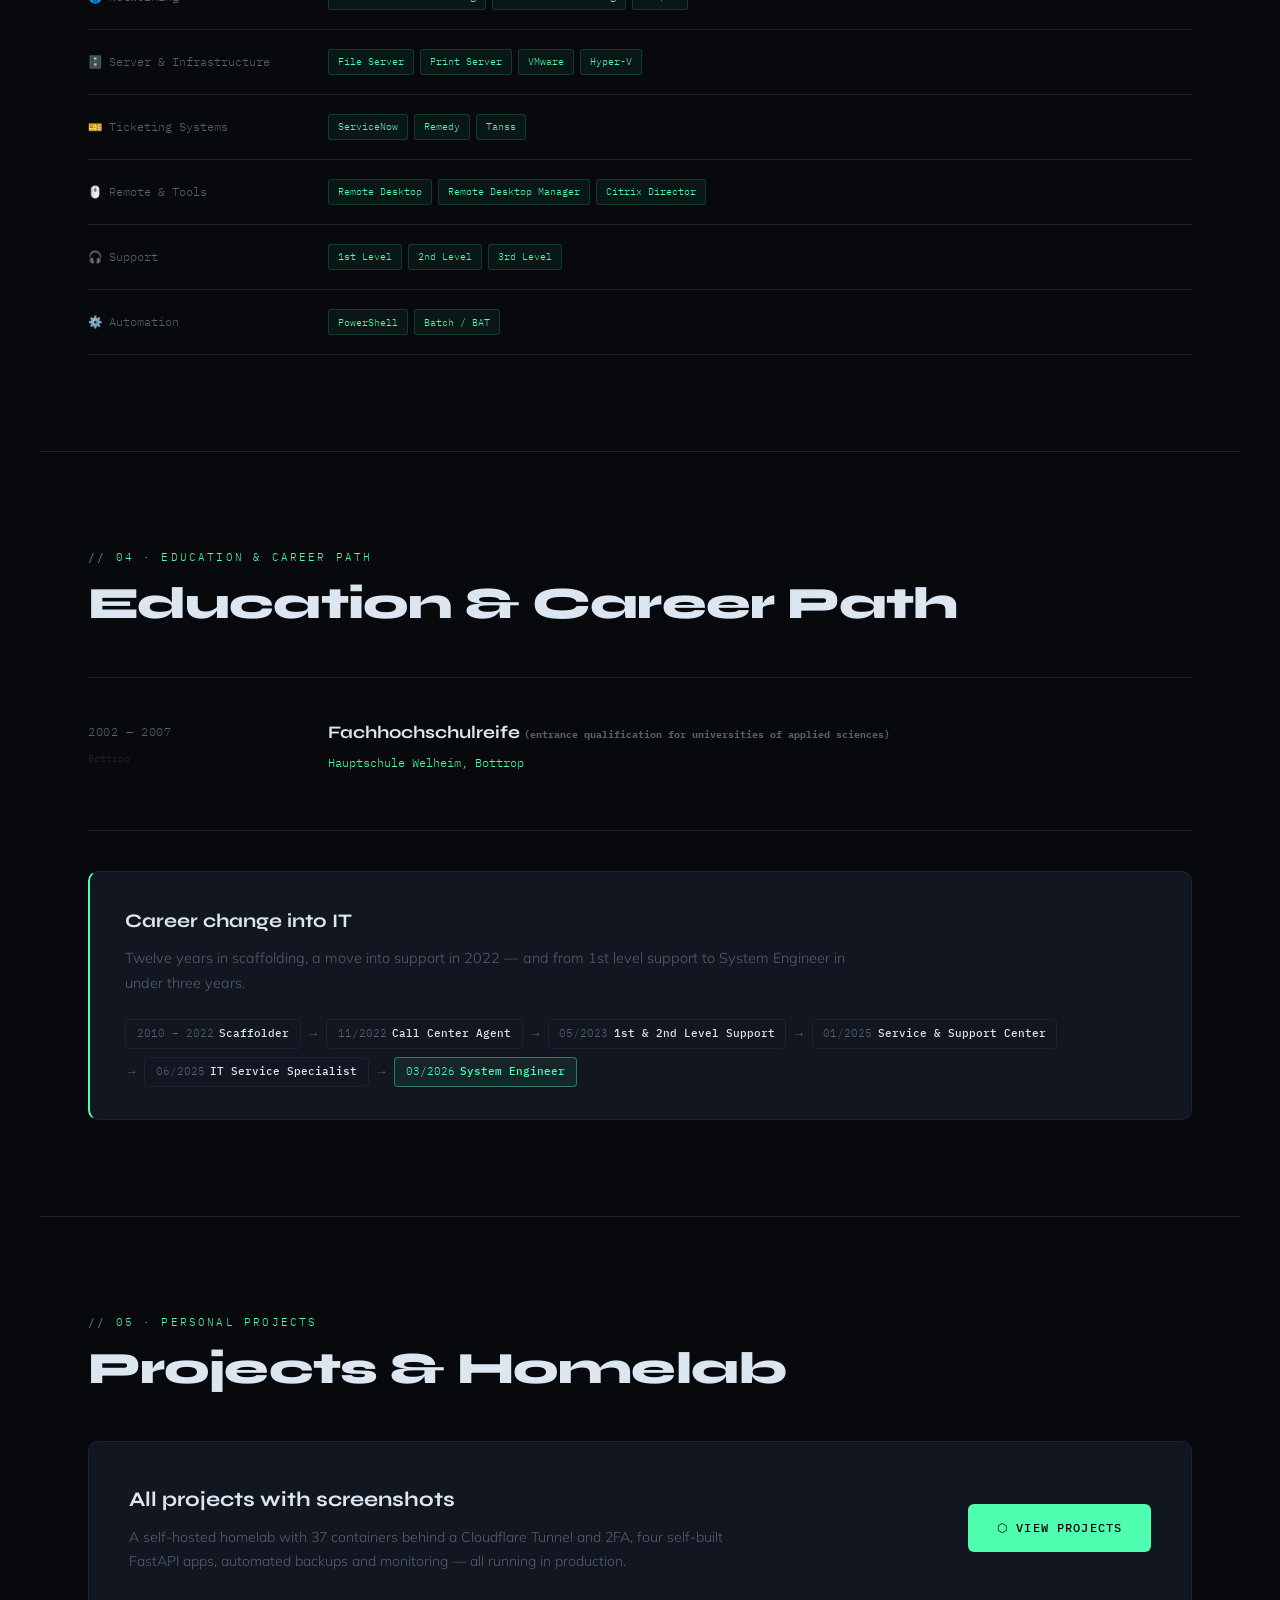
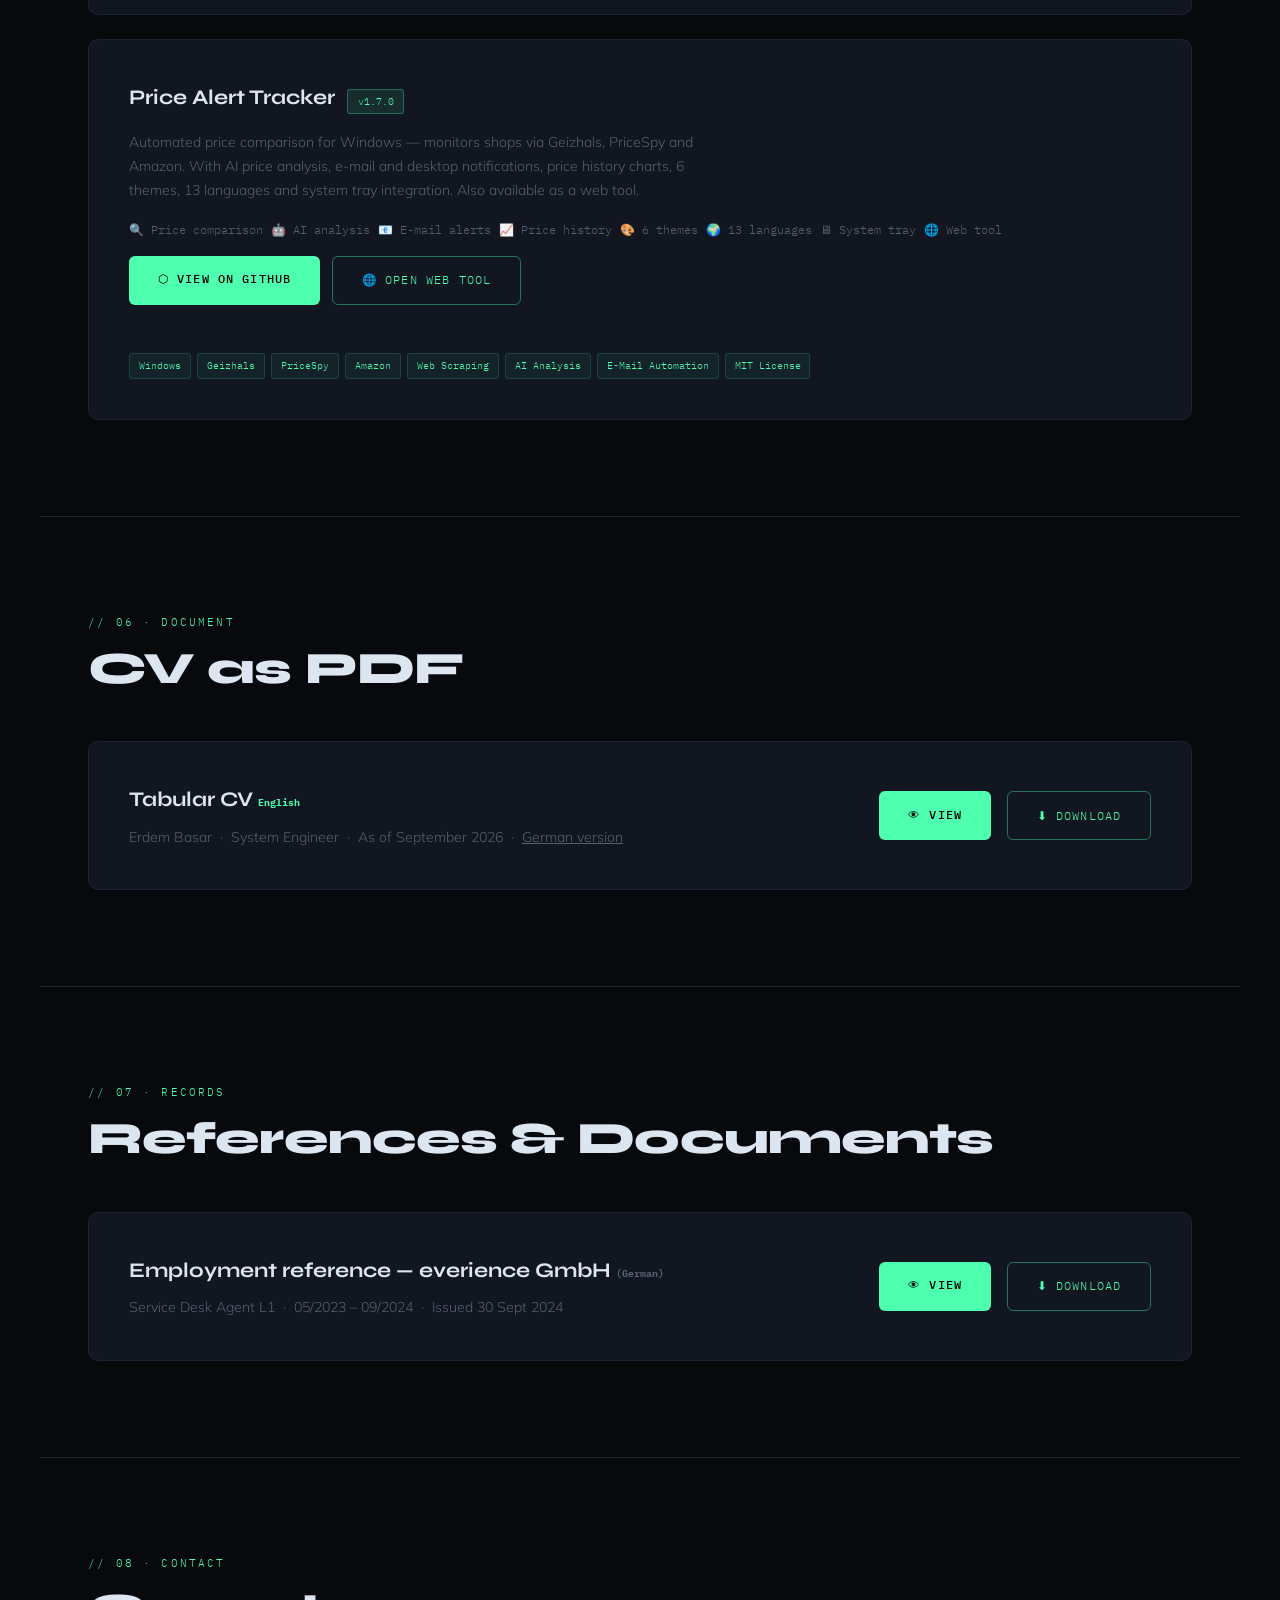
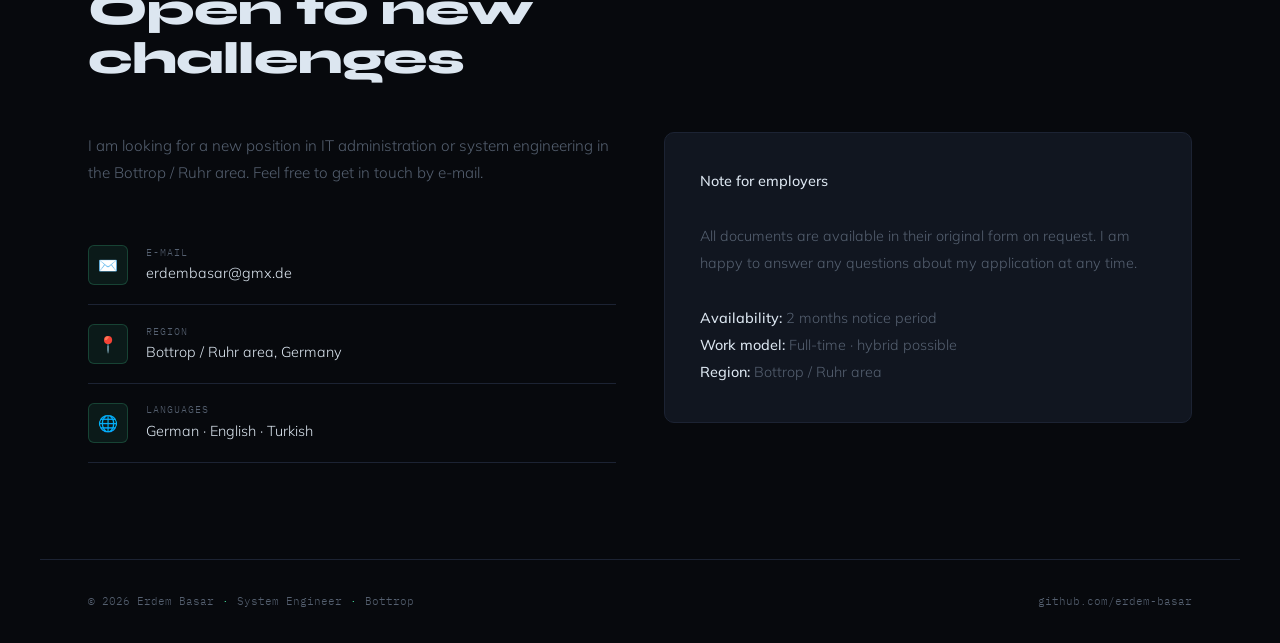
==== commit caf8265e: "Lebenslauf: Zeitersparnis Onboarding, Cloud Hard Match, Fachhochschulreife - Onboarding-Generator: N" ====
--- a/en/index.html
+++ b/en/index.html
@@ -350,8 +350,8 @@
         <div class="tl-role">Rebuilding the IT infrastructure after a cyber security incident</div>
         <div class="tl-employer">Client project, care sector · 64 sites · Skaylink GmbH</div>
         <ul class="tl-list">
-          <li>Developed a browser-based onboarding generator that produces PowerShell scripts for user provisioning (multi-UPN, cloud hard match)</li>
-          <li>Migrated user accounts from cloud-only to a hybrid on-premises setup (Active Directory / Entra ID)</li>
+          <li>Developed a browser-based onboarding generator that produces PowerShell scripts for user provisioning (multi-UPN, cloud hard match), cutting new-user creation from 2 to 4 minutes in the admin UI to under one minute</li>
+          <li>Created new users in the hybrid setup (Active Directory / Entra ID) and resolved accounts whose cloud-only to on-premises migration had failed, using cloud hard match</li>
           <li>Built the AD structure including OU design and a group and permission concept</li>
           <li>Set up and connected VPN access for sites and remote users</li>
           <li>Rebuilt and configured the print server including driver deployment, port setup and fault analysis</li>
@@ -429,7 +429,7 @@
   <div class="tl-item" style="border-top:1px solid var(--border);border-bottom:1px solid var(--border);">
     <div><div class="tl-date">2002 — 2007</div><div class="tl-loc">Bottrop</div></div>
     <div>
-      <div class="tl-role">Fachhochschulreife with qualification <span style="font-family:var(--mono);font-size:.62rem;color:var(--muted);">(entrance qualification for universities of applied sciences)</span></div>
+      <div class="tl-role">Fachhochschulreife <span style="font-family:var(--mono);font-size:.62rem;color:var(--muted);">(entrance qualification for universities of applied sciences)</span></div>
       <div class="tl-employer">Hauptschule Welheim, Bottrop</div>
     </div>
   </div>
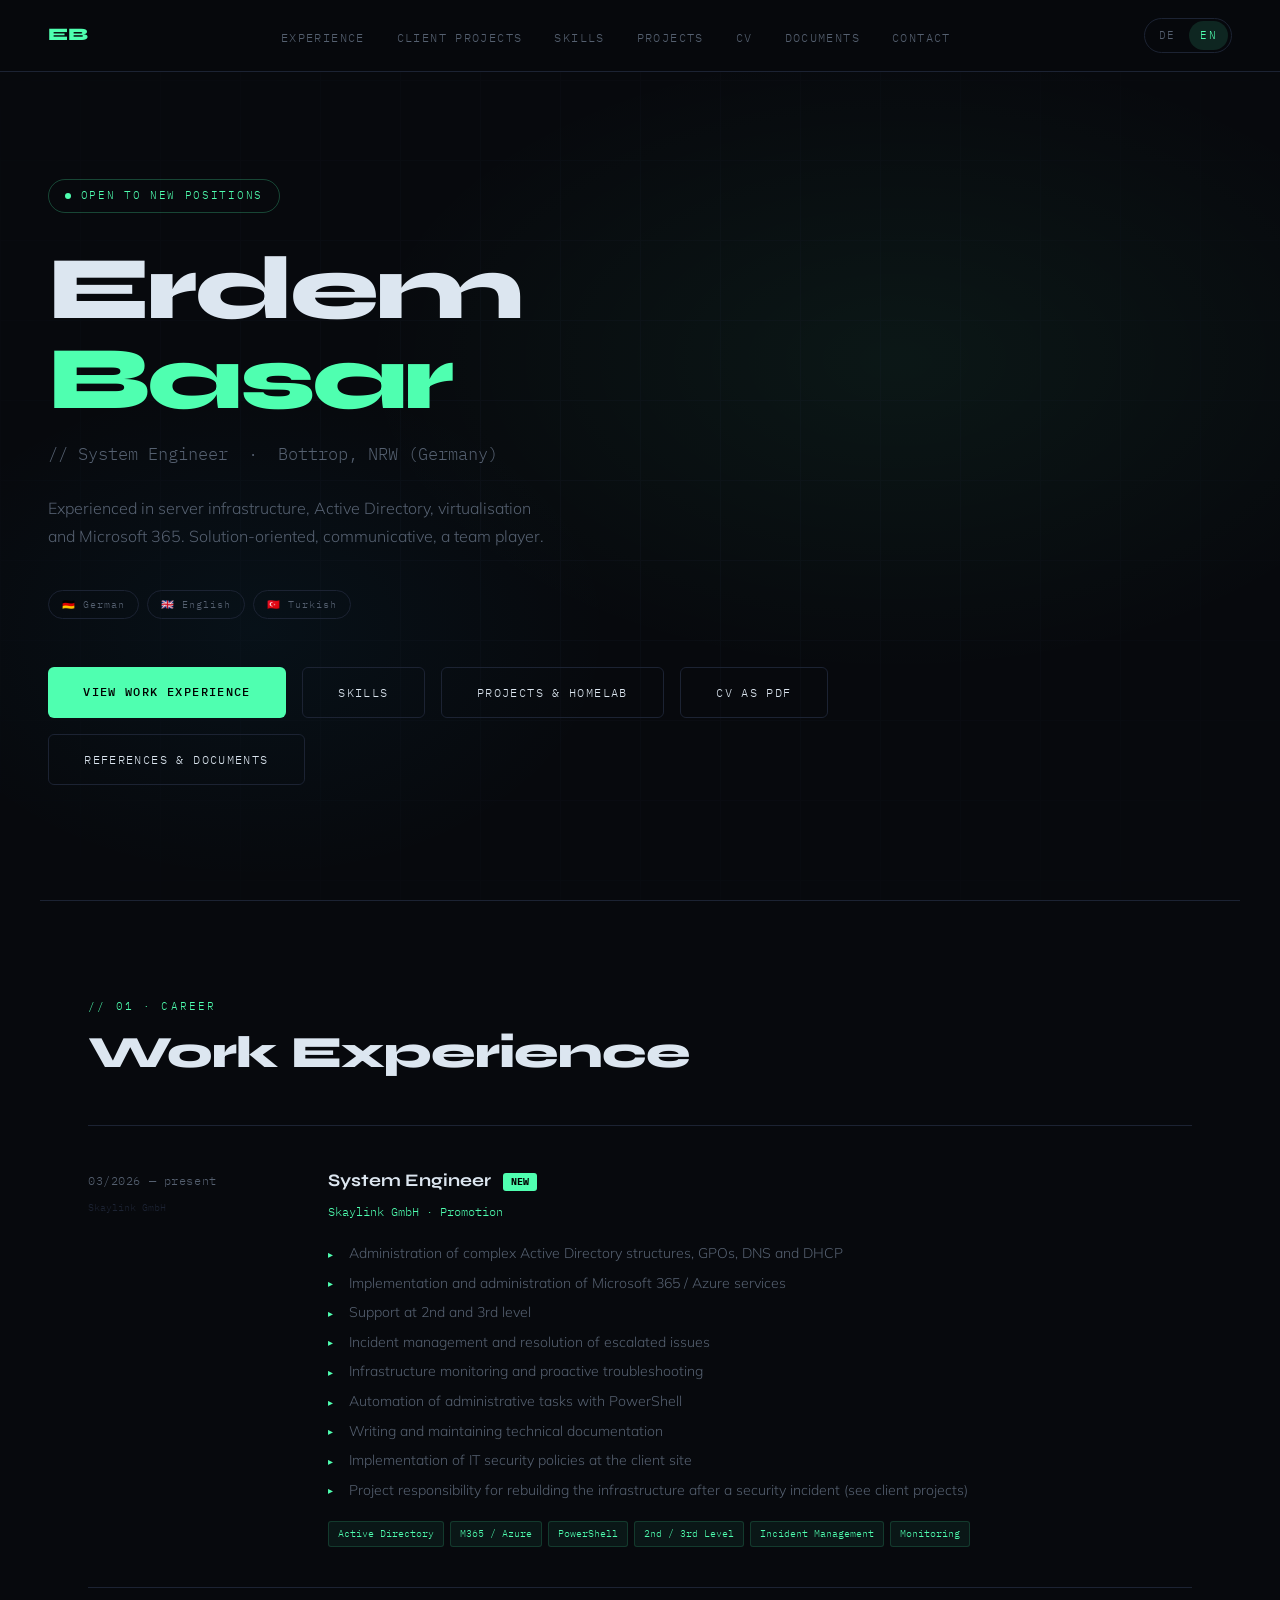
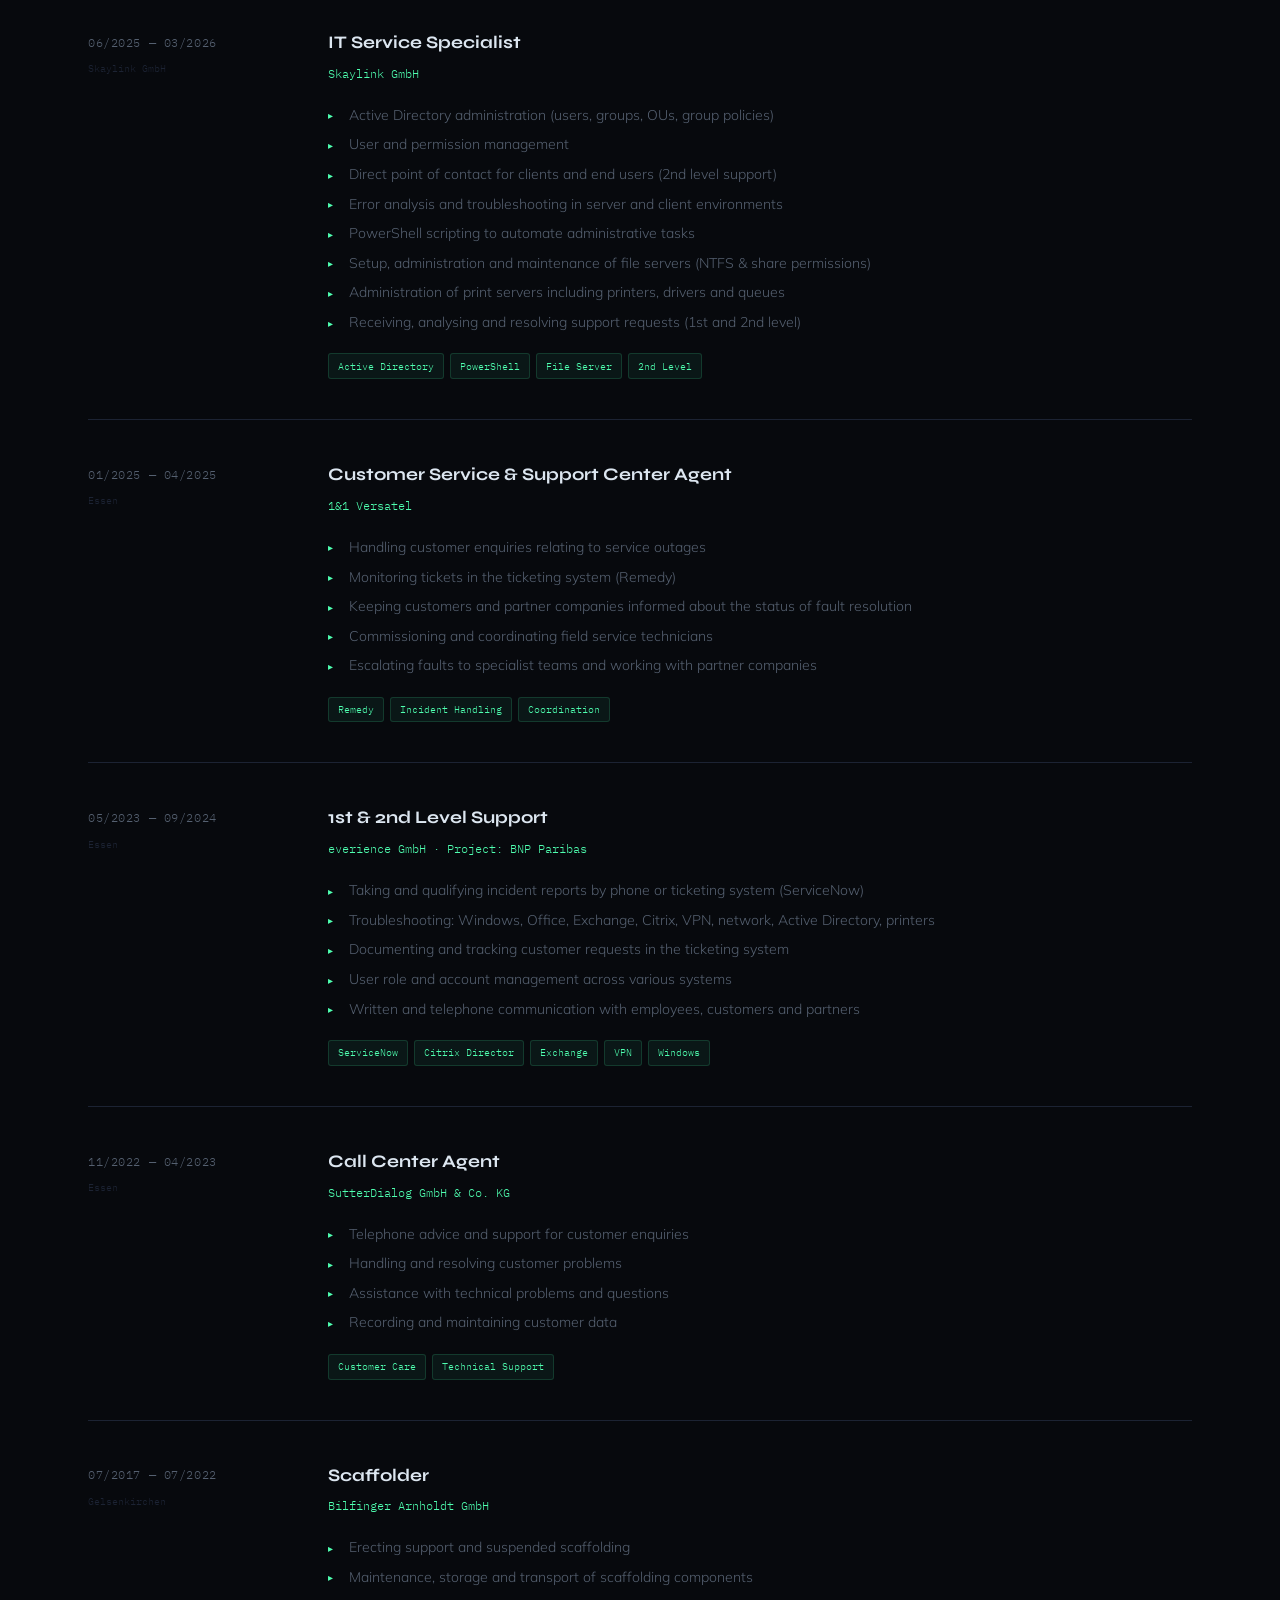
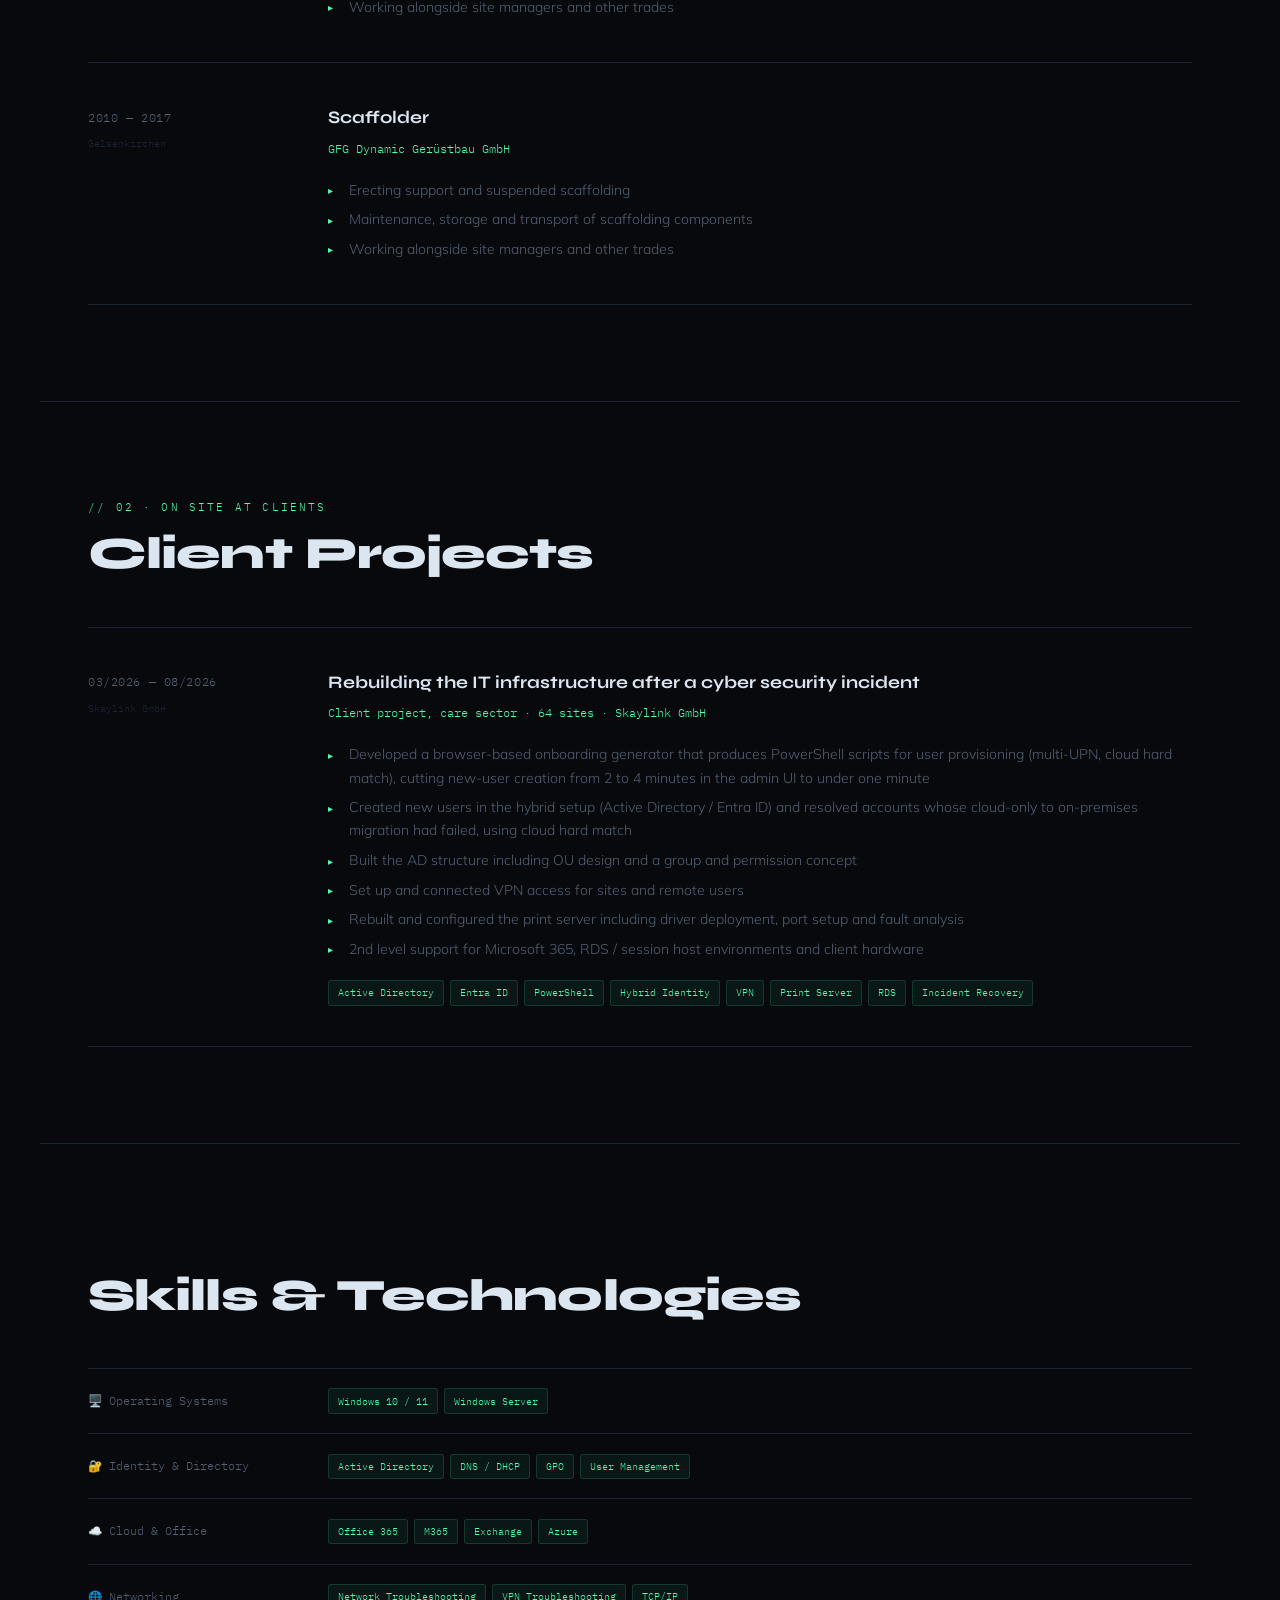
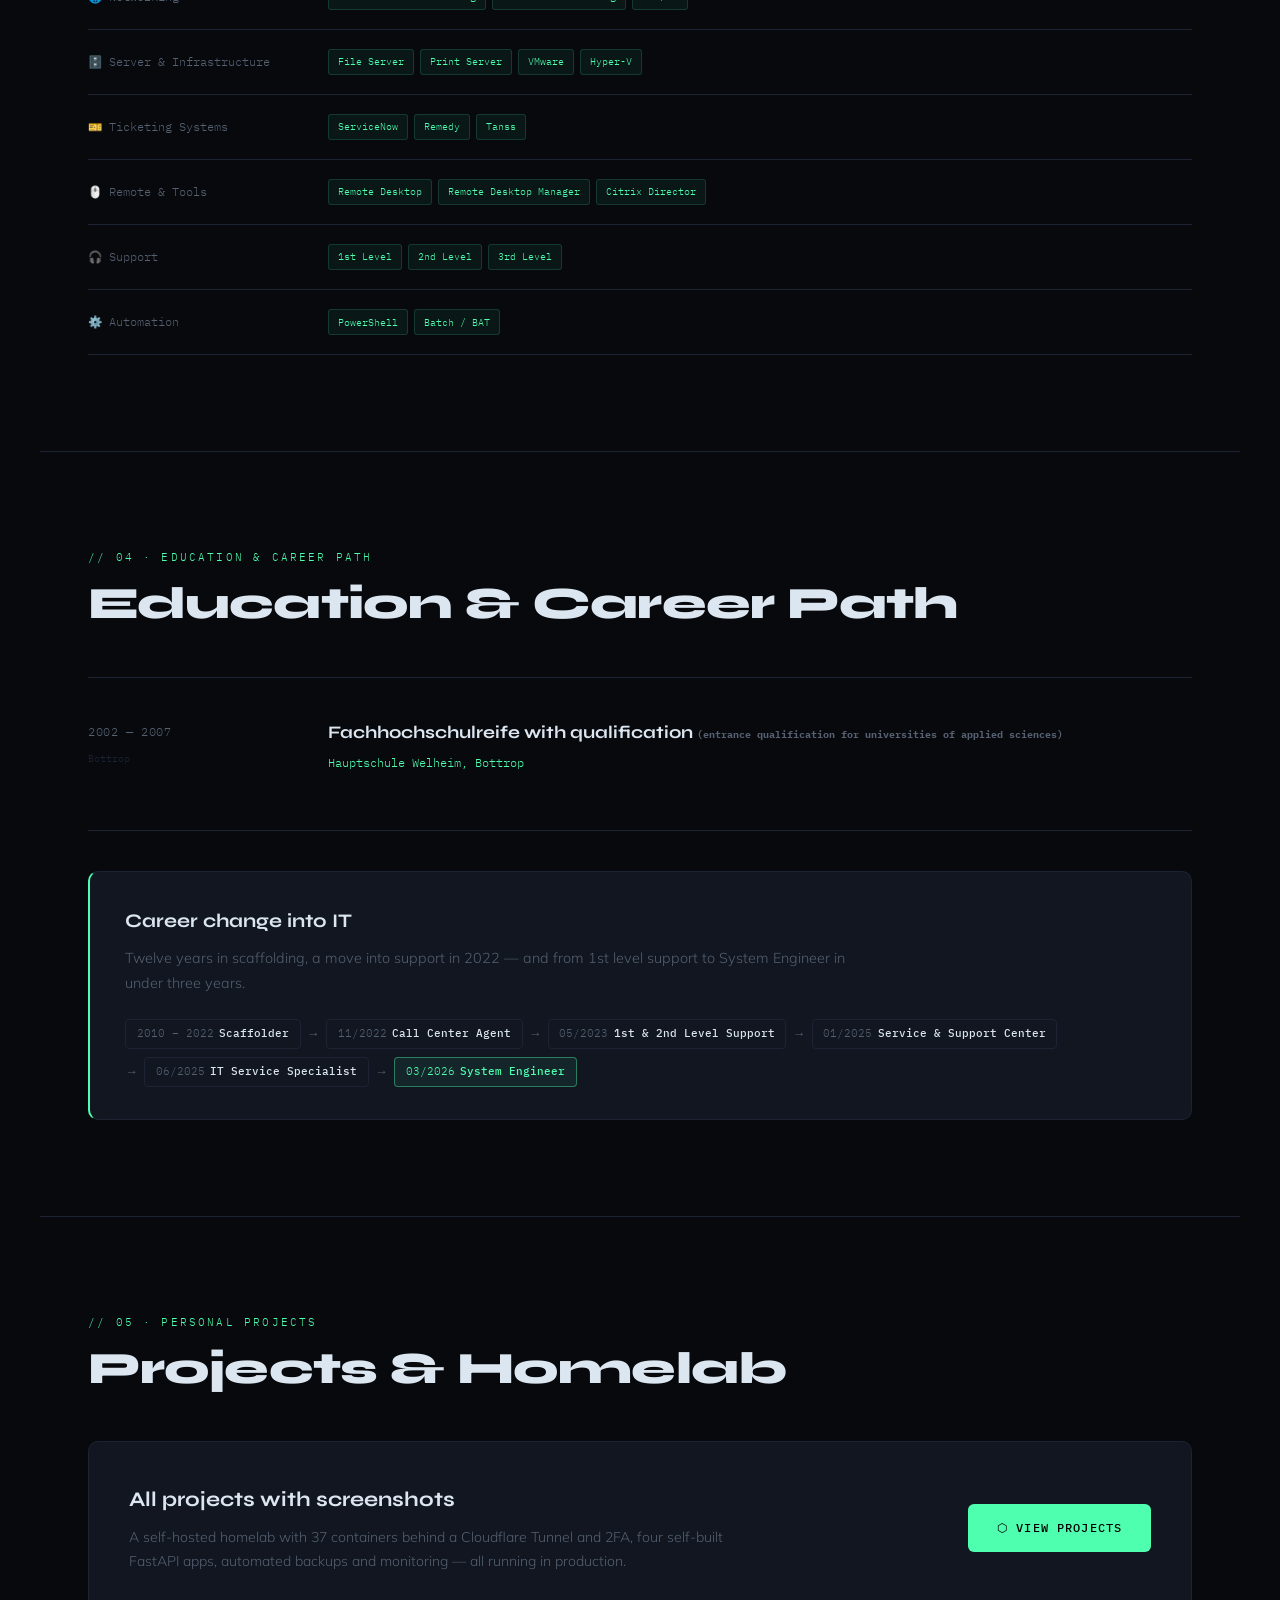
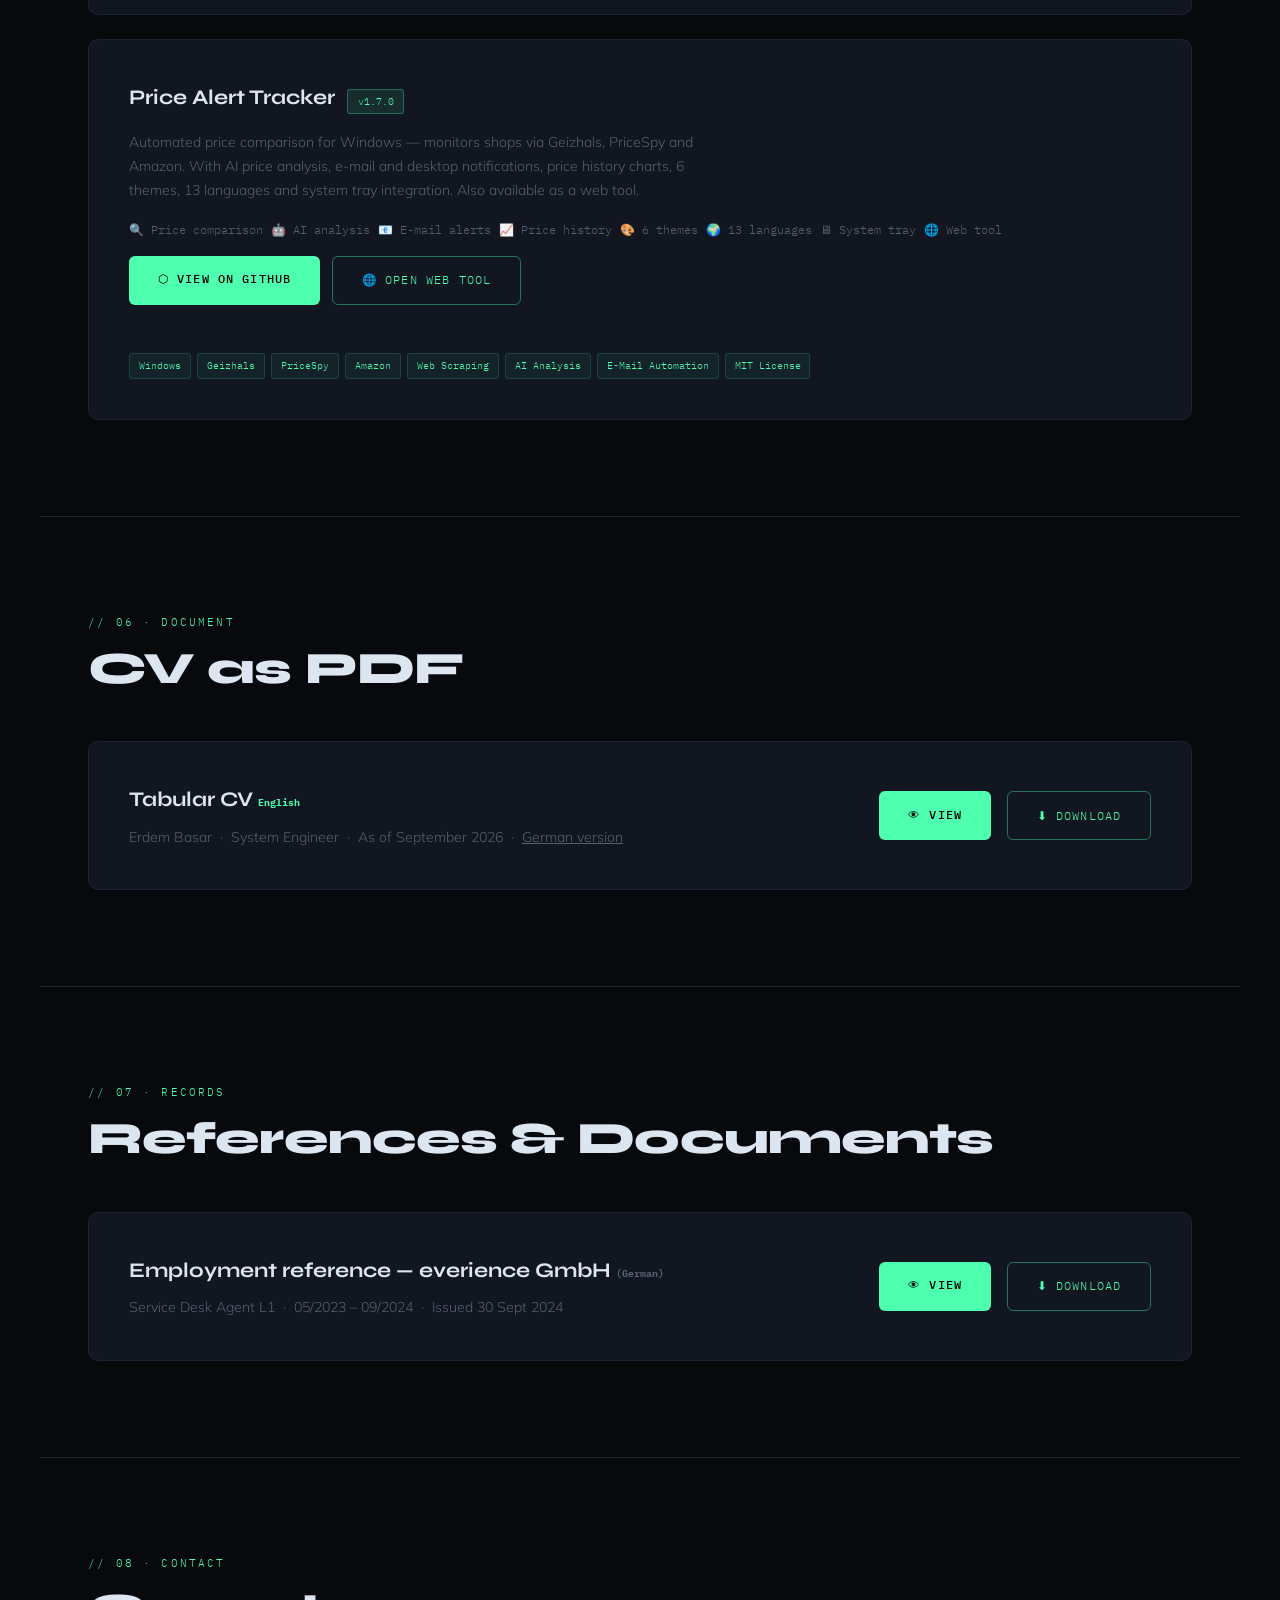
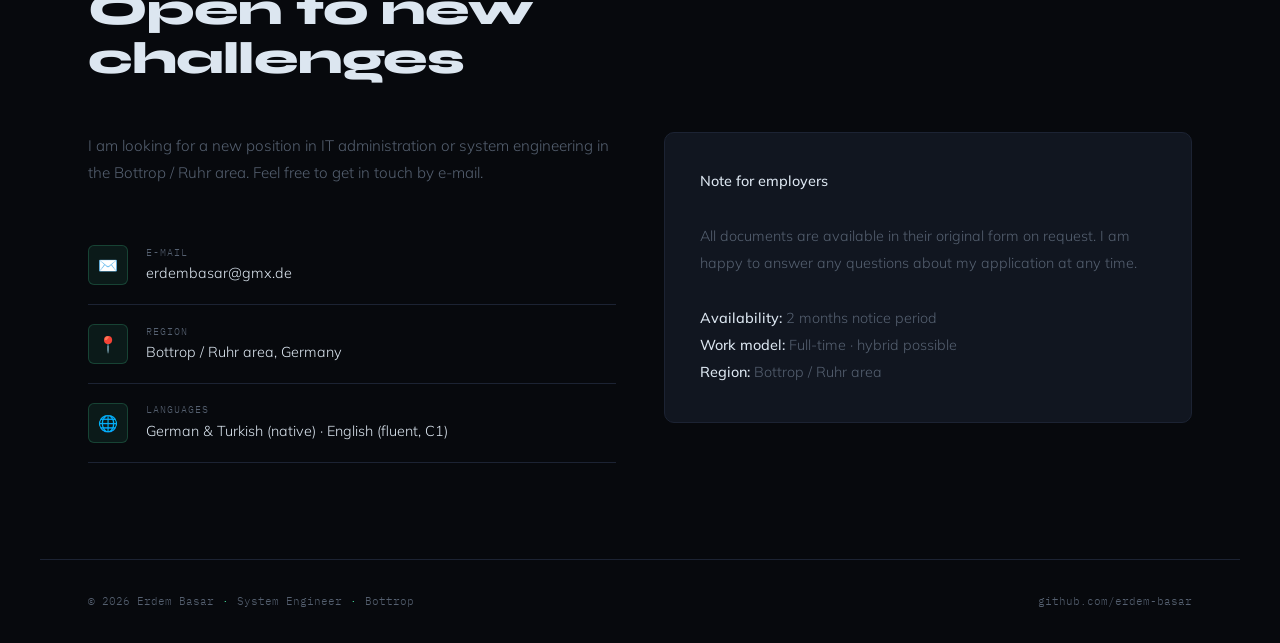
==== commit 7cbc9221: "Lebenslauf: Projektzeitraum, Qualifikationsvermerk, Sprachniveaus - Schluesselprojekt Cyber-Security" ====
--- a/en/index.html
+++ b/en/index.html
@@ -345,7 +345,7 @@
   <div class="timeline">
 
     <div class="tl-item reveal">
-      <div><div class="tl-date">2025 — 2026</div><div class="tl-loc">Skaylink GmbH</div></div>
+      <div><div class="tl-date">03/2026 — 08/2026</div><div class="tl-loc">Skaylink GmbH</div></div>
       <div>
         <div class="tl-role">Rebuilding the IT infrastructure after a cyber security incident</div>
         <div class="tl-employer">Client project, care sector · 64 sites · Skaylink GmbH</div>
@@ -429,7 +429,7 @@
   <div class="tl-item" style="border-top:1px solid var(--border);border-bottom:1px solid var(--border);">
     <div><div class="tl-date">2002 — 2007</div><div class="tl-loc">Bottrop</div></div>
     <div>
-      <div class="tl-role">Fachhochschulreife <span style="font-family:var(--mono);font-size:.62rem;color:var(--muted);">(entrance qualification for universities of applied sciences)</span></div>
+      <div class="tl-role">Fachhochschulreife with qualification <span style="font-family:var(--mono);font-size:.62rem;color:var(--muted);">(entrance qualification for universities of applied sciences)</span></div>
       <div class="tl-employer">Hauptschule Welheim, Bottrop</div>
     </div>
   </div>
@@ -572,7 +572,7 @@
         <div class="contact-icon">🌐</div>
         <div>
           <div class="contact-lbl">Languages</div>
-          <div class="contact-val">German · English · Turkish</div>
+          <div class="contact-val">German &amp; Turkish (native) · English (fluent, C1)</div>
         </div>
       </div>
     </div>
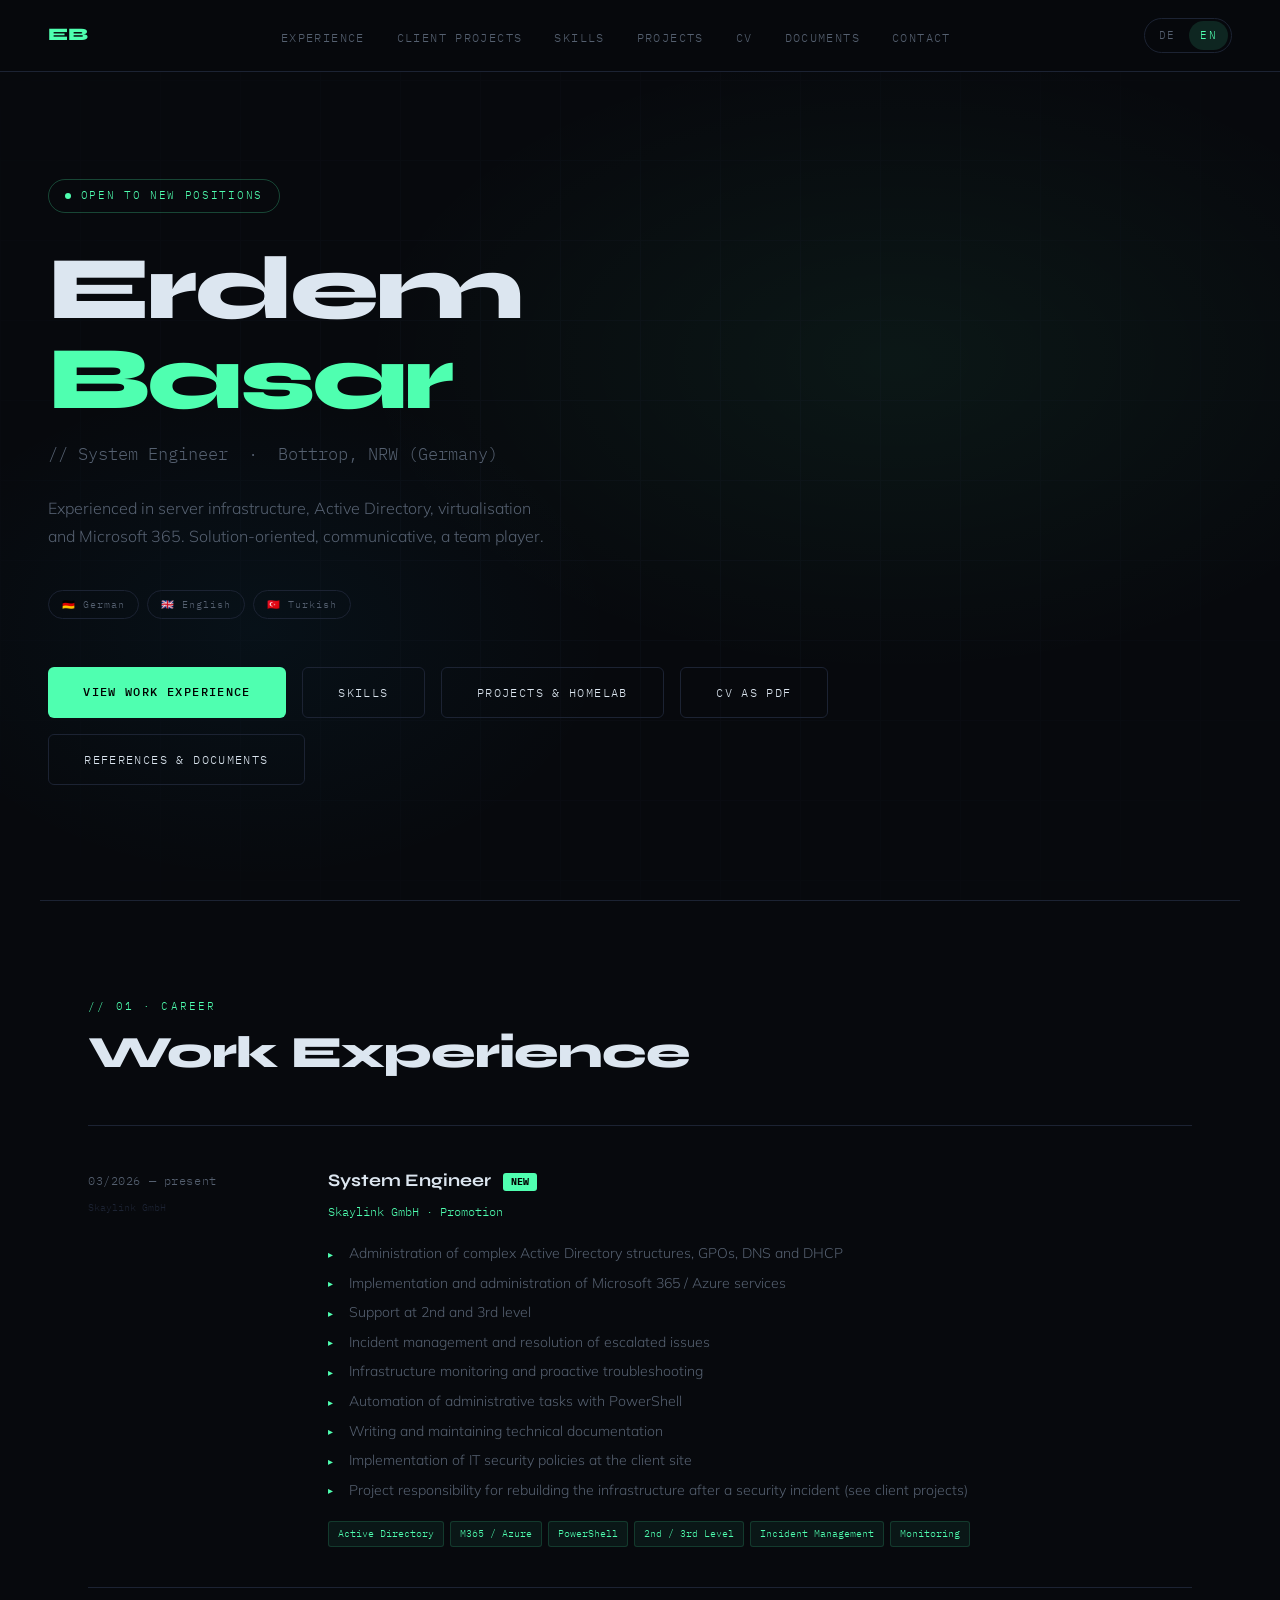
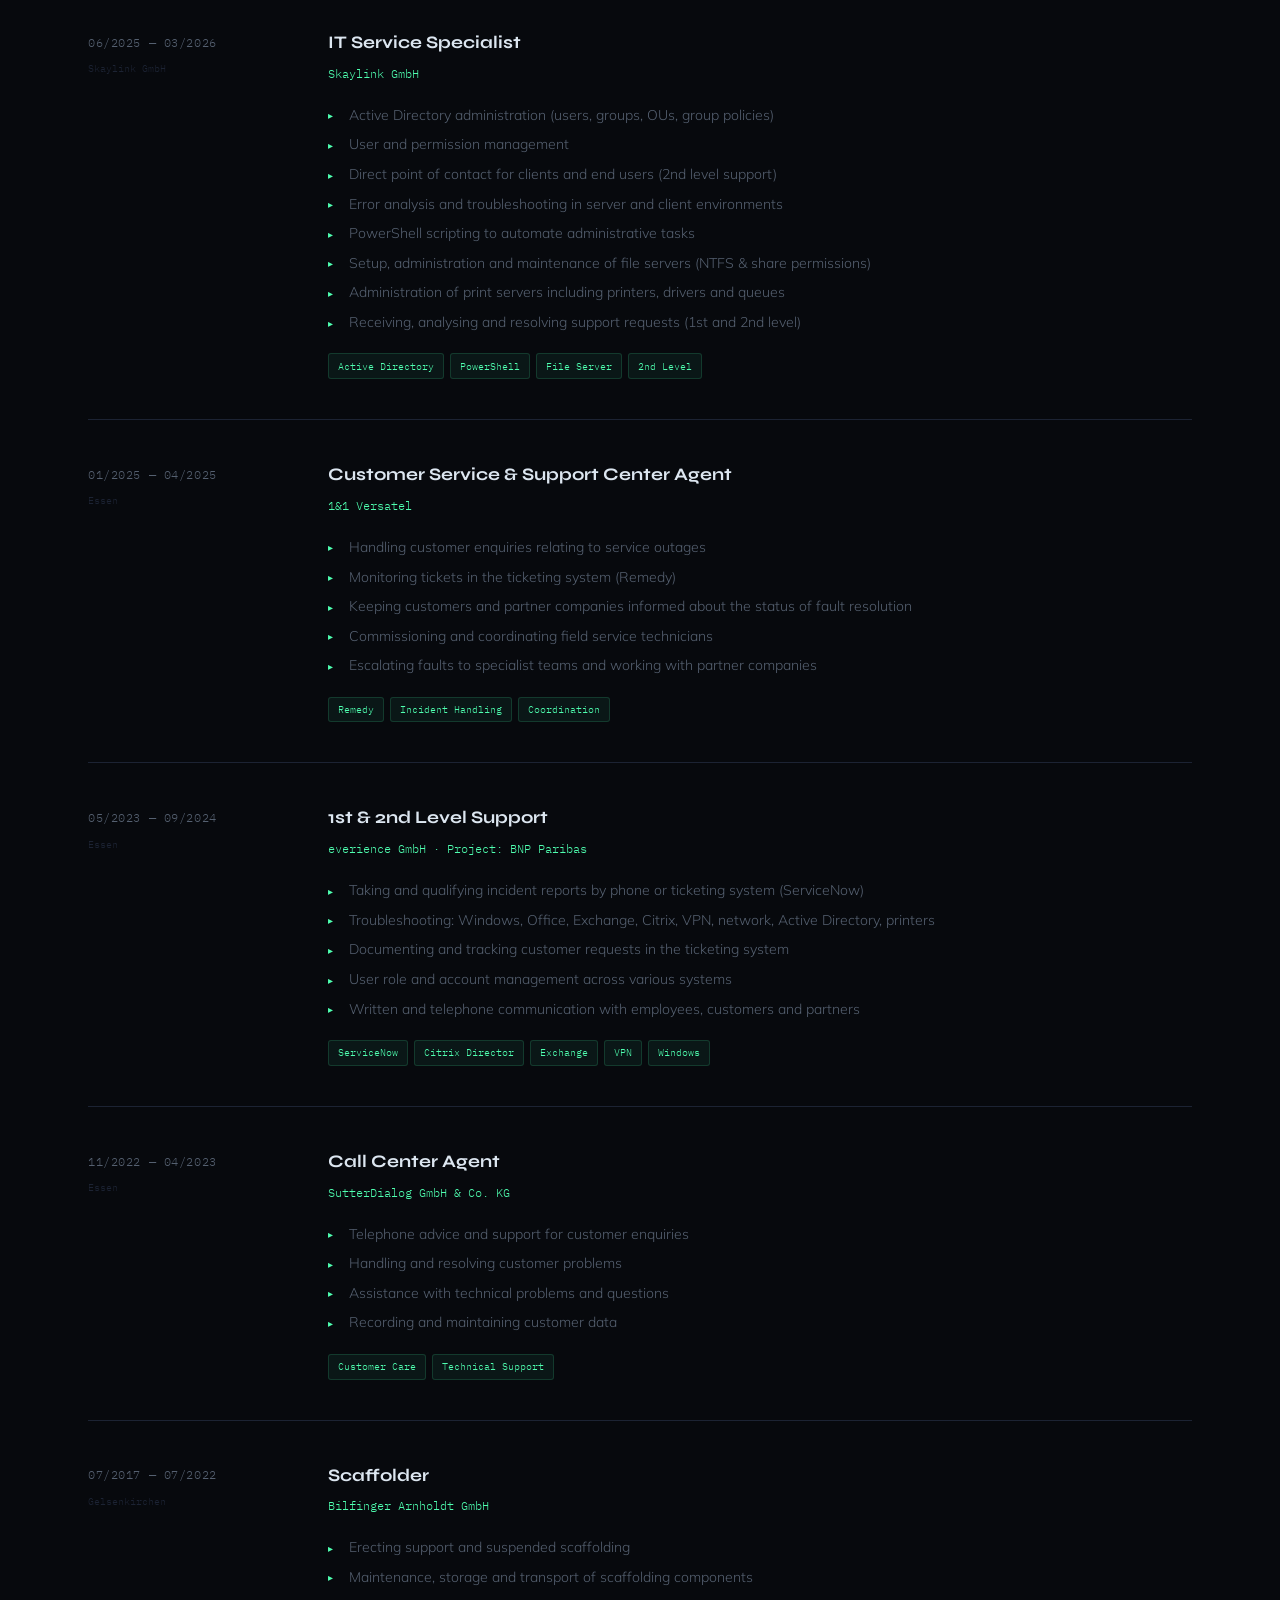
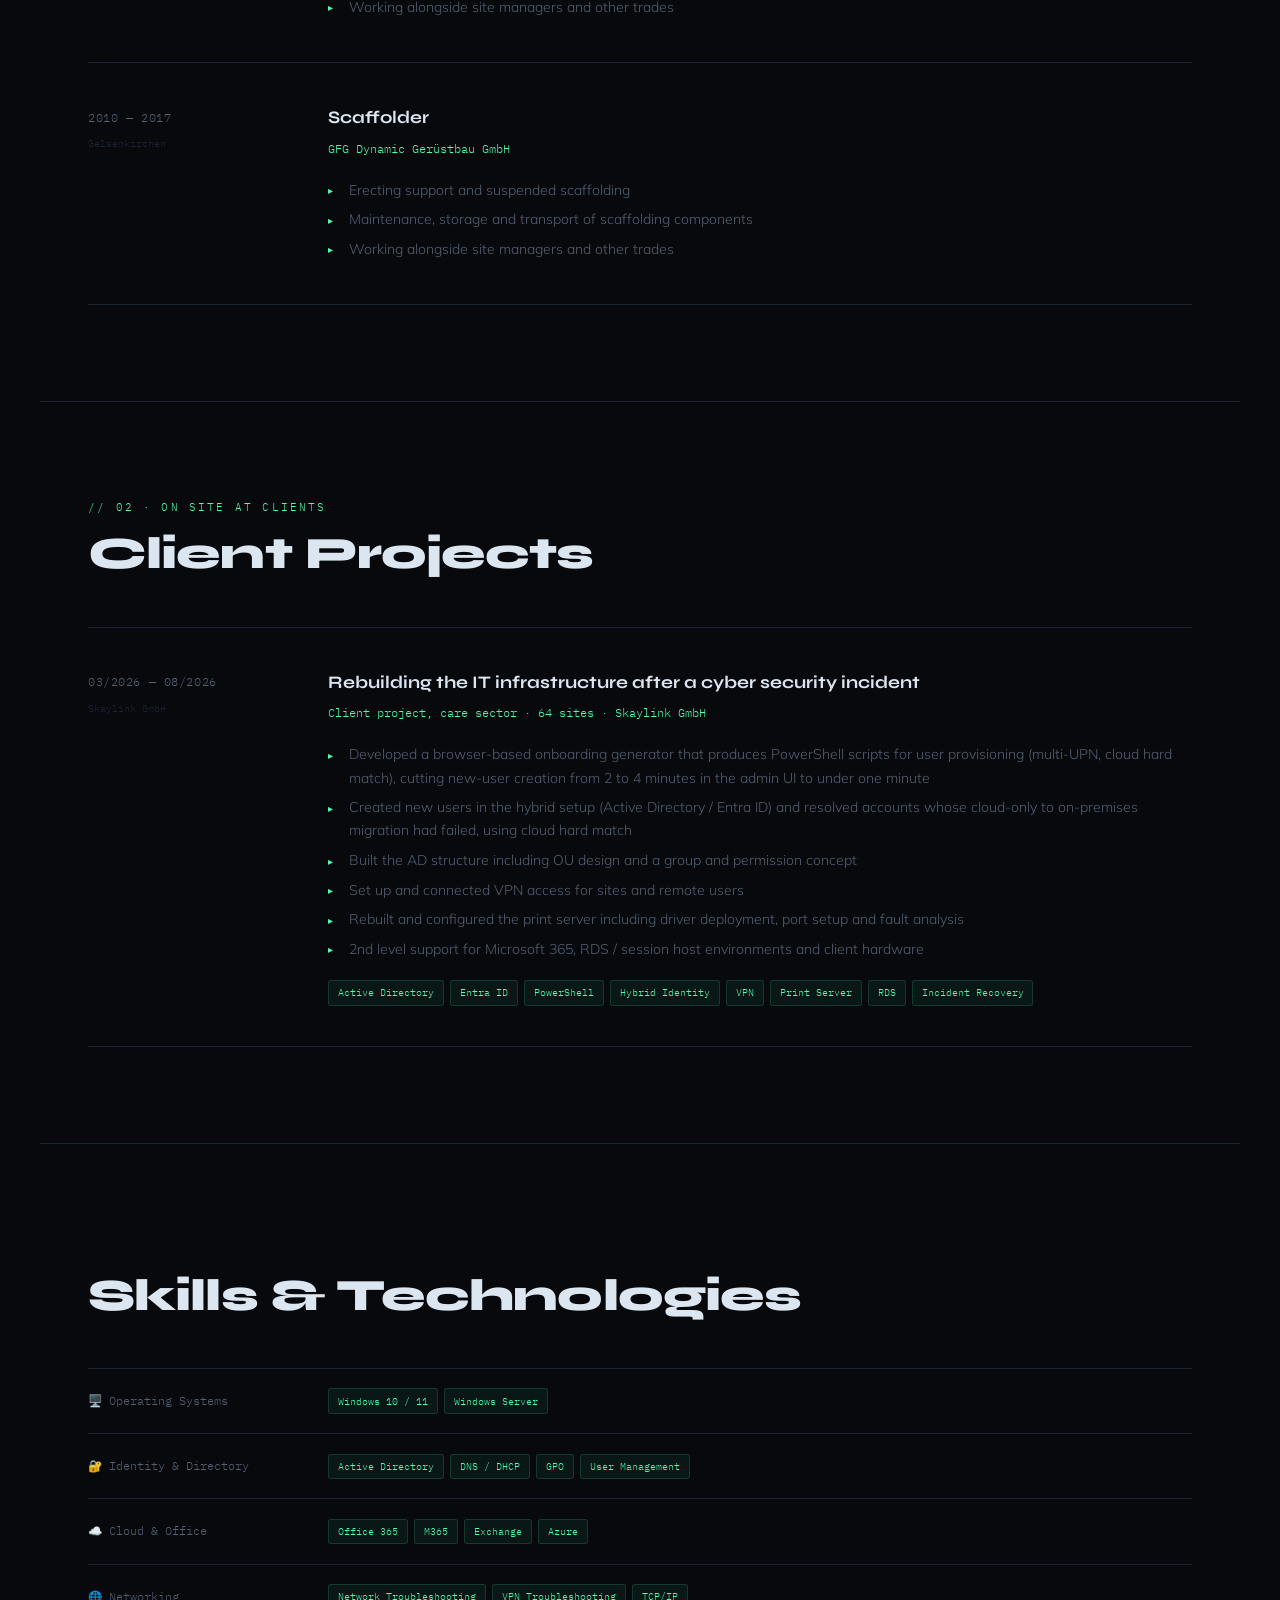
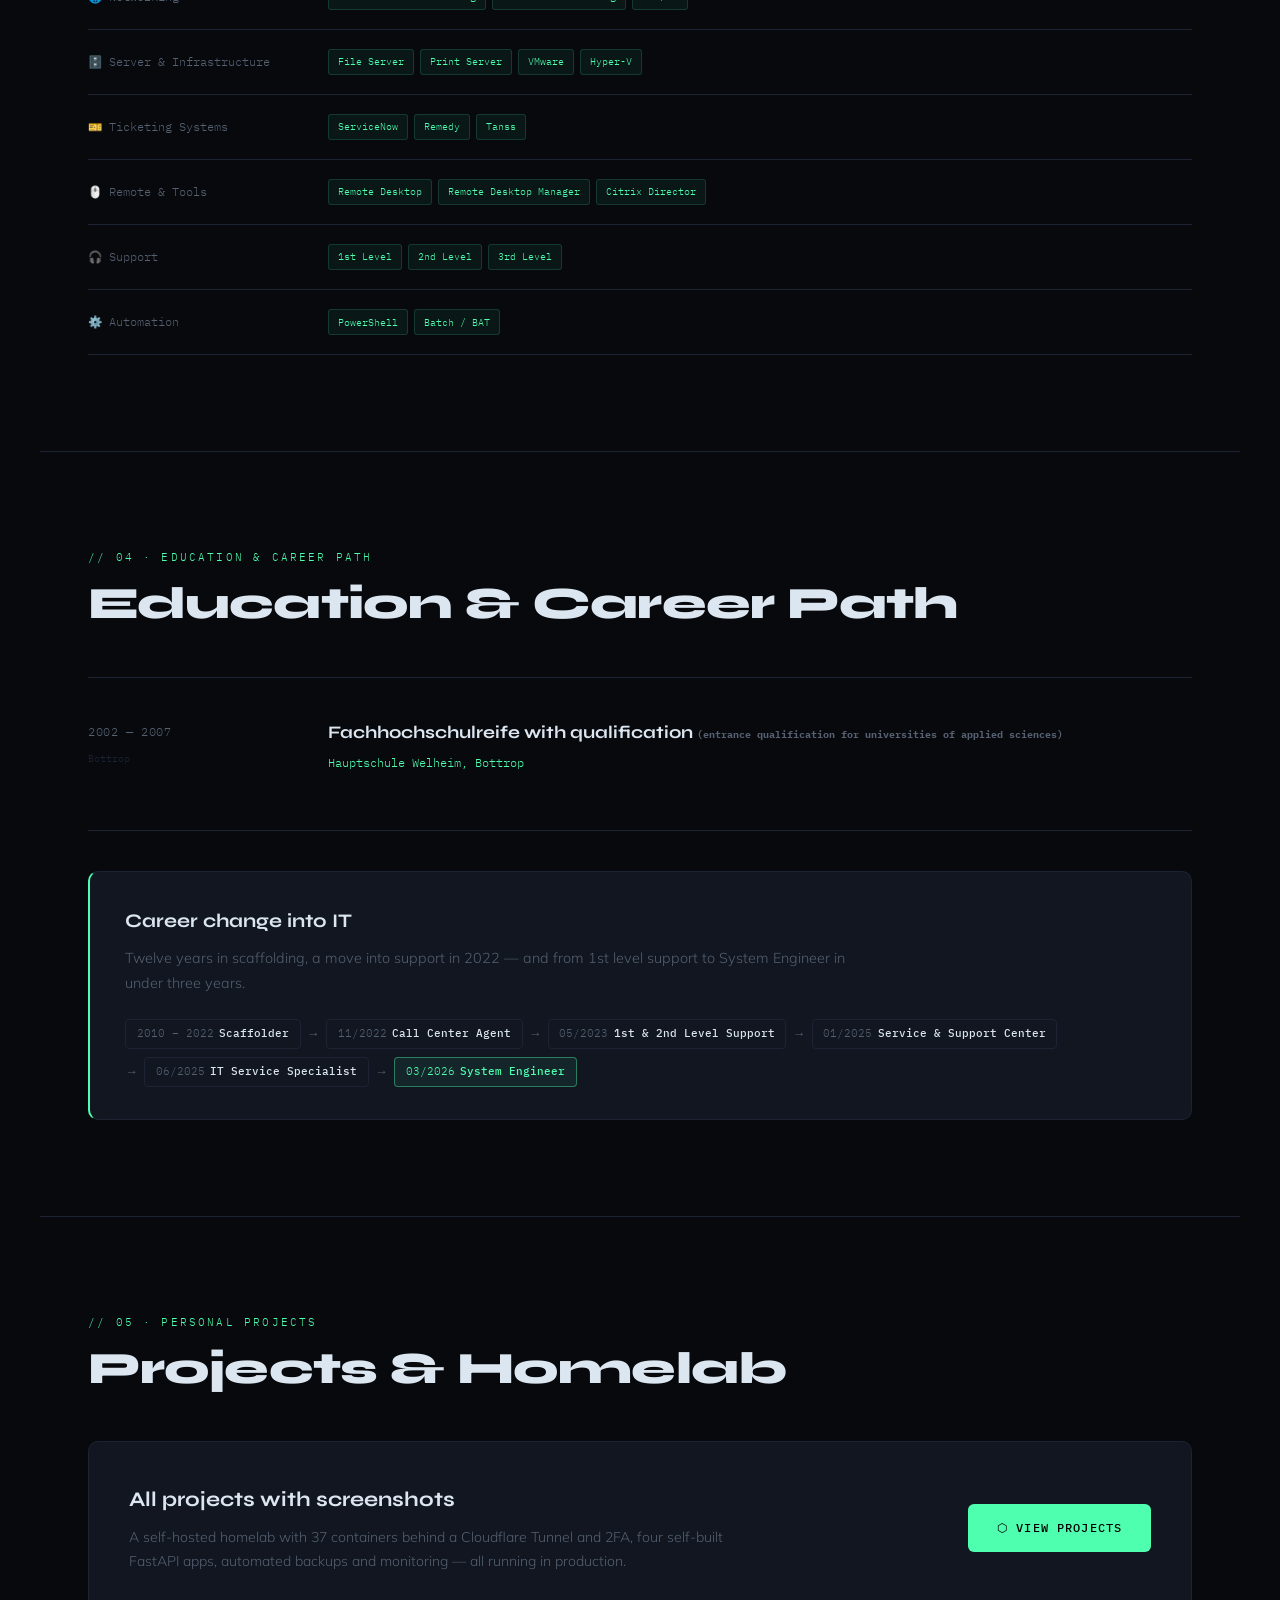
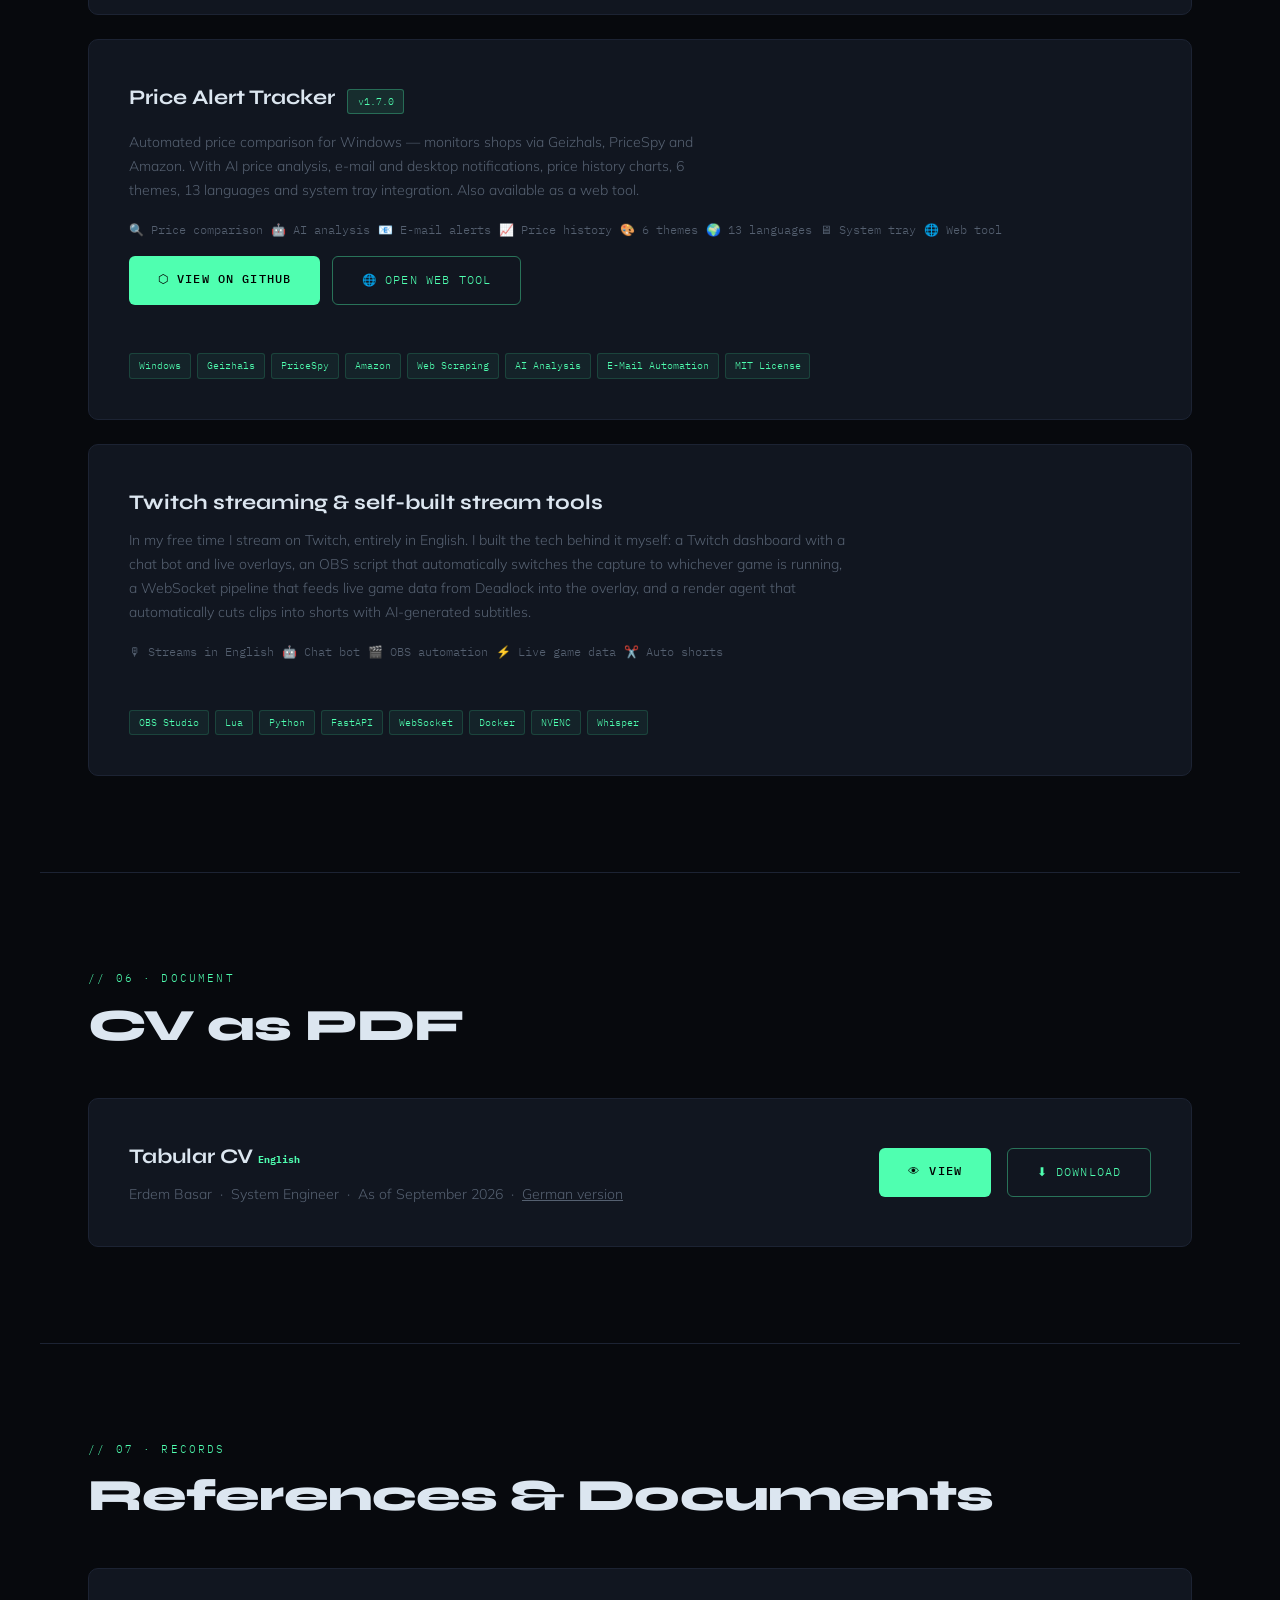
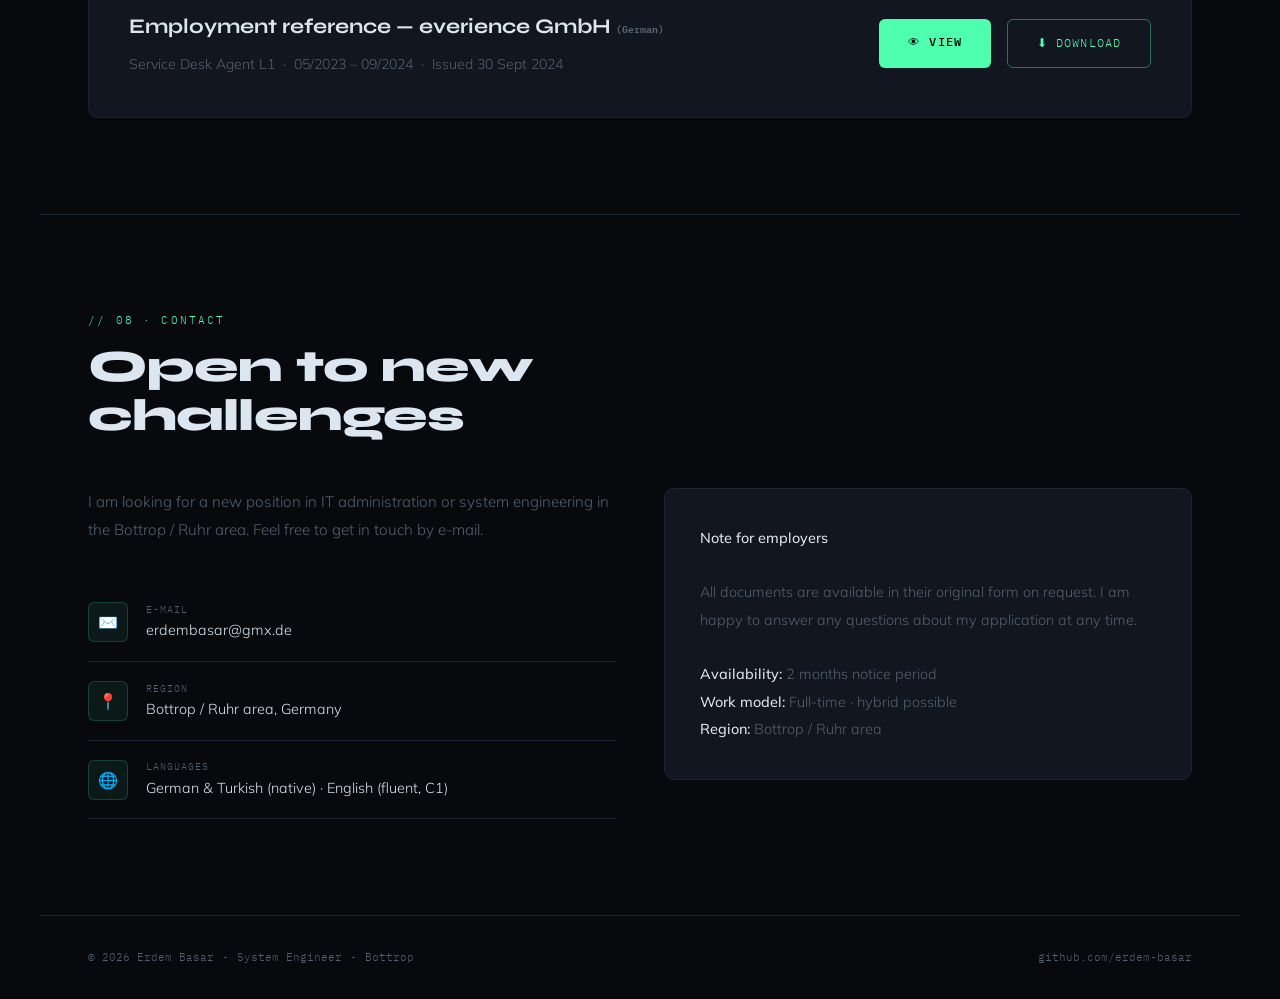
==== commit f58b84b2: "Twitch-Streaming und eigene Stream-Tools ergaenzt - Website (DE + EN): neuer Block unter Projekte & " ====
--- a/en/index.html
+++ b/en/index.html
@@ -497,6 +497,29 @@
       <span class="tl-tag">MIT License</span>
     </div>
   </div>
+  <div class="pdf-box reveal-scale" style="flex-direction:column; align-items:flex-start; gap:2rem; margin-top:1.5rem;">
+    <div>
+      <h3 style="font-family:var(--syne); font-size:1.3rem; font-weight:700; margin-bottom:.5rem;">Twitch streaming &amp; self-built stream tools</h3>
+      <p style="font-size:.88rem; color:var(--muted); max-width:720px; line-height:1.7; margin-bottom:1rem;">In my free time I stream on Twitch, entirely in English. I built the tech behind it myself: a Twitch dashboard with a chat bot and live overlays, an OBS script that automatically switches the capture to whichever game is running, a WebSocket pipeline that feeds live game data from Deadlock into the overlay, and a render agent that automatically cuts clips into shorts with AI-generated subtitles.</p>
+      <div style="display:flex; flex-wrap:wrap; gap:.5rem; font-size:.75rem; color:var(--muted); font-family:var(--mono);">
+        <span>🎙 Streams in English</span>
+        <span>🤖 Chat bot</span>
+        <span>🎬 OBS automation</span>
+        <span>⚡ Live game data</span>
+        <span>✂️ Auto shorts</span>
+      </div>
+    </div>
+    <div class="tl-tags">
+      <span class="tl-tag">OBS Studio</span>
+      <span class="tl-tag">Lua</span>
+      <span class="tl-tag">Python</span>
+      <span class="tl-tag">FastAPI</span>
+      <span class="tl-tag">WebSocket</span>
+      <span class="tl-tag">Docker</span>
+      <span class="tl-tag">NVENC</span>
+      <span class="tl-tag">Whisper</span>
+    </div>
+  </div>
 </div>
 
 <div class="divider"></div>
